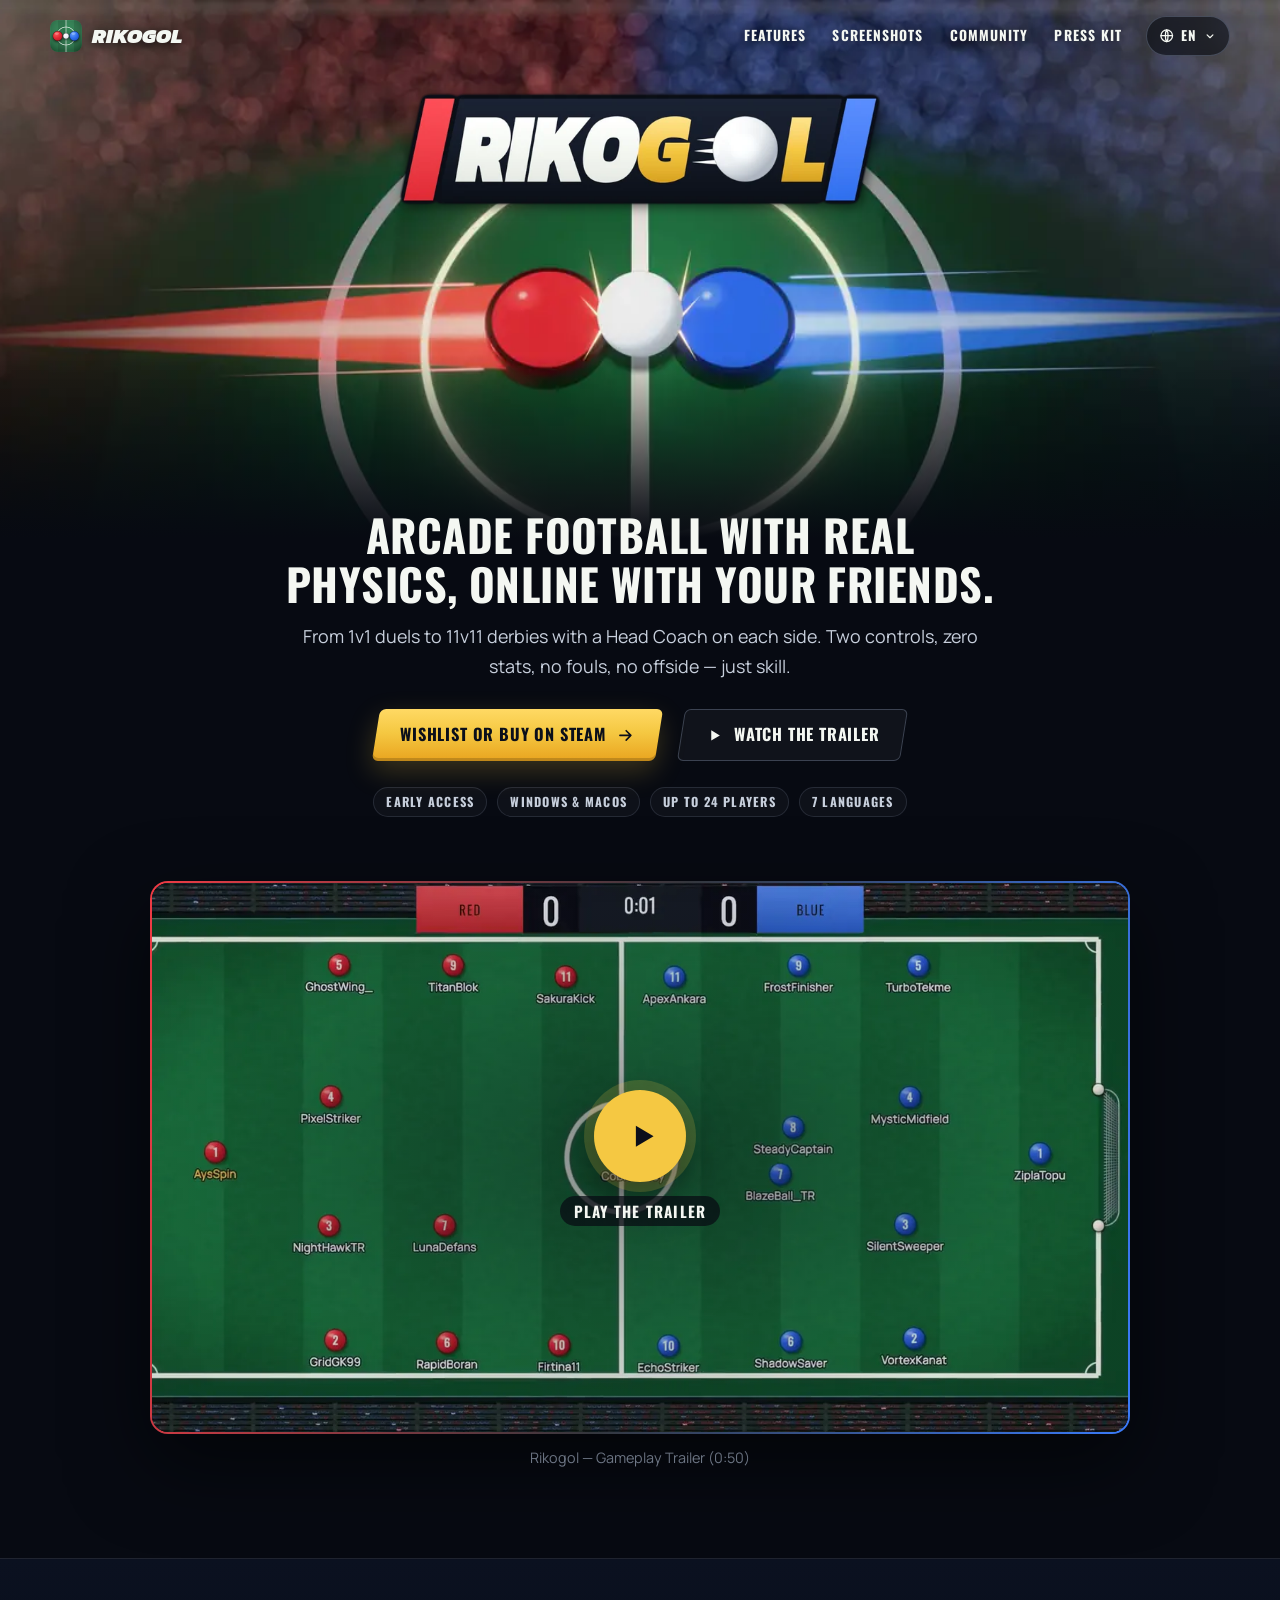
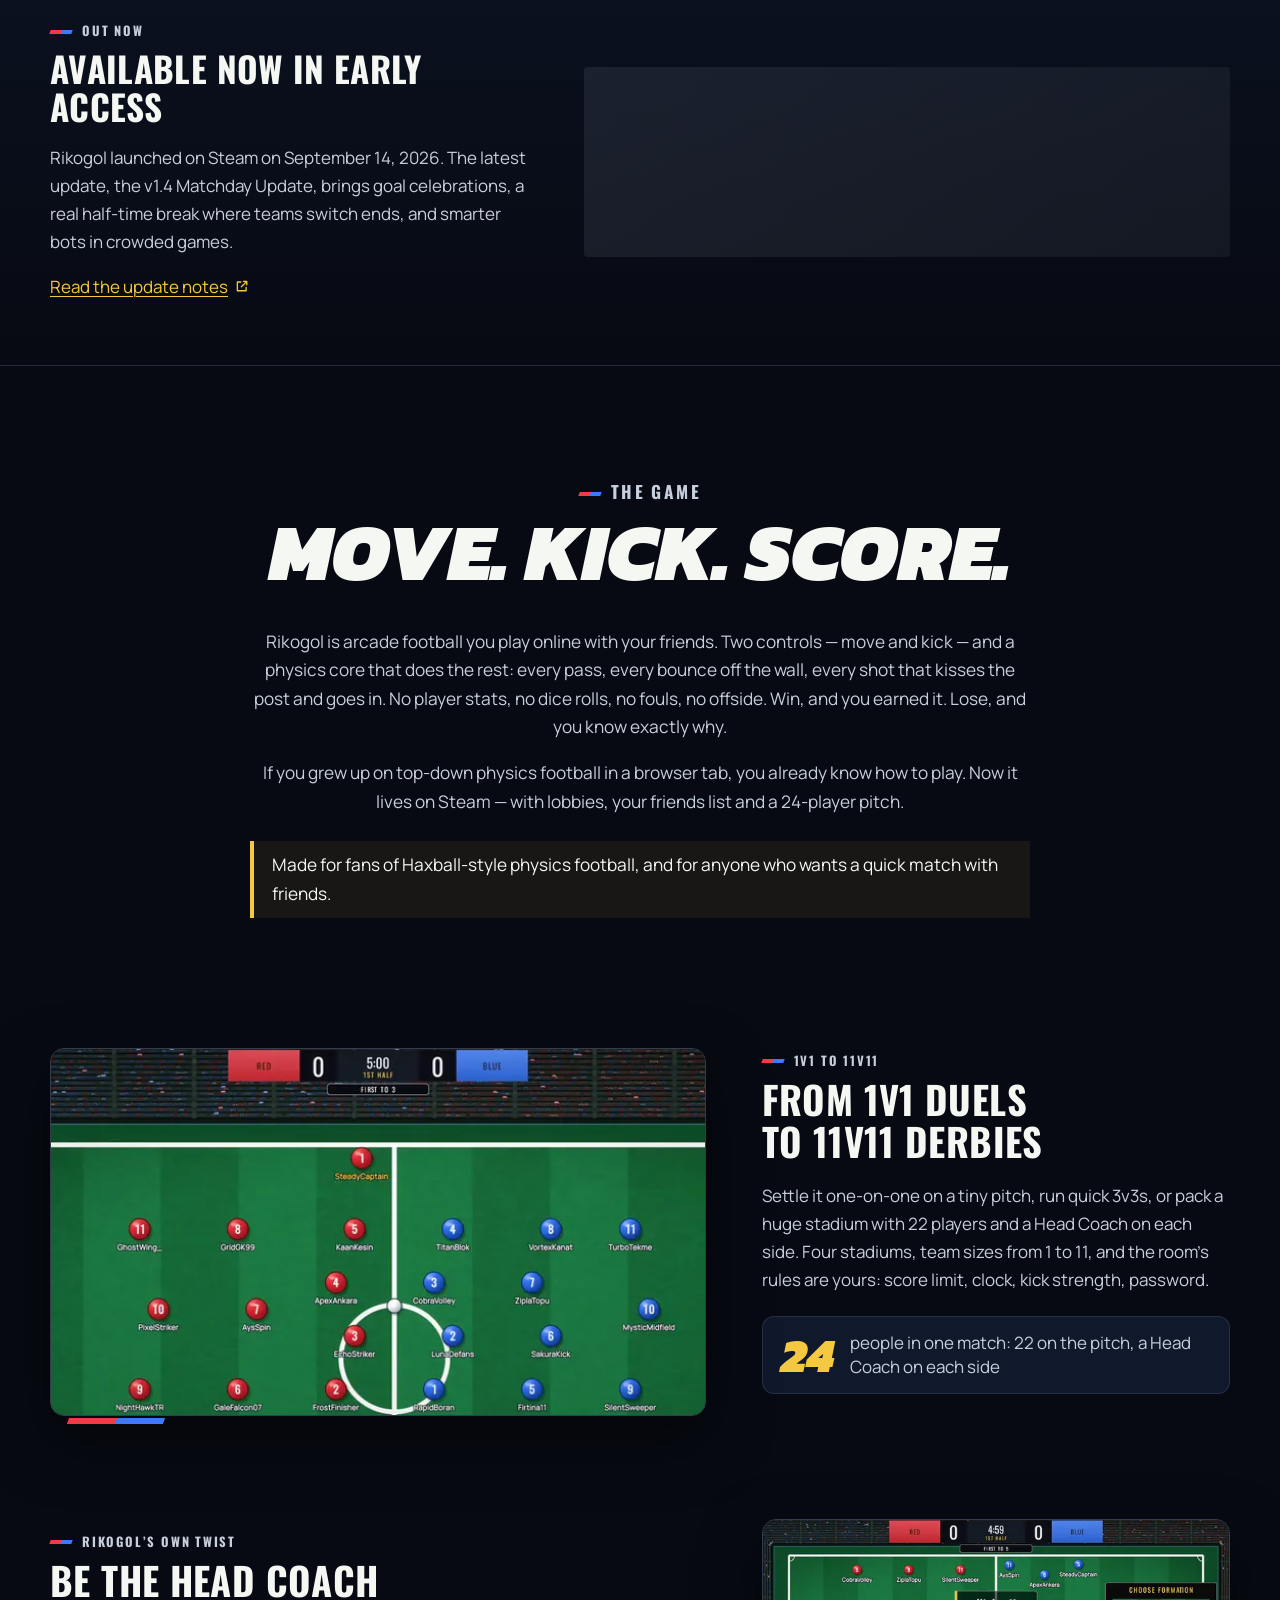
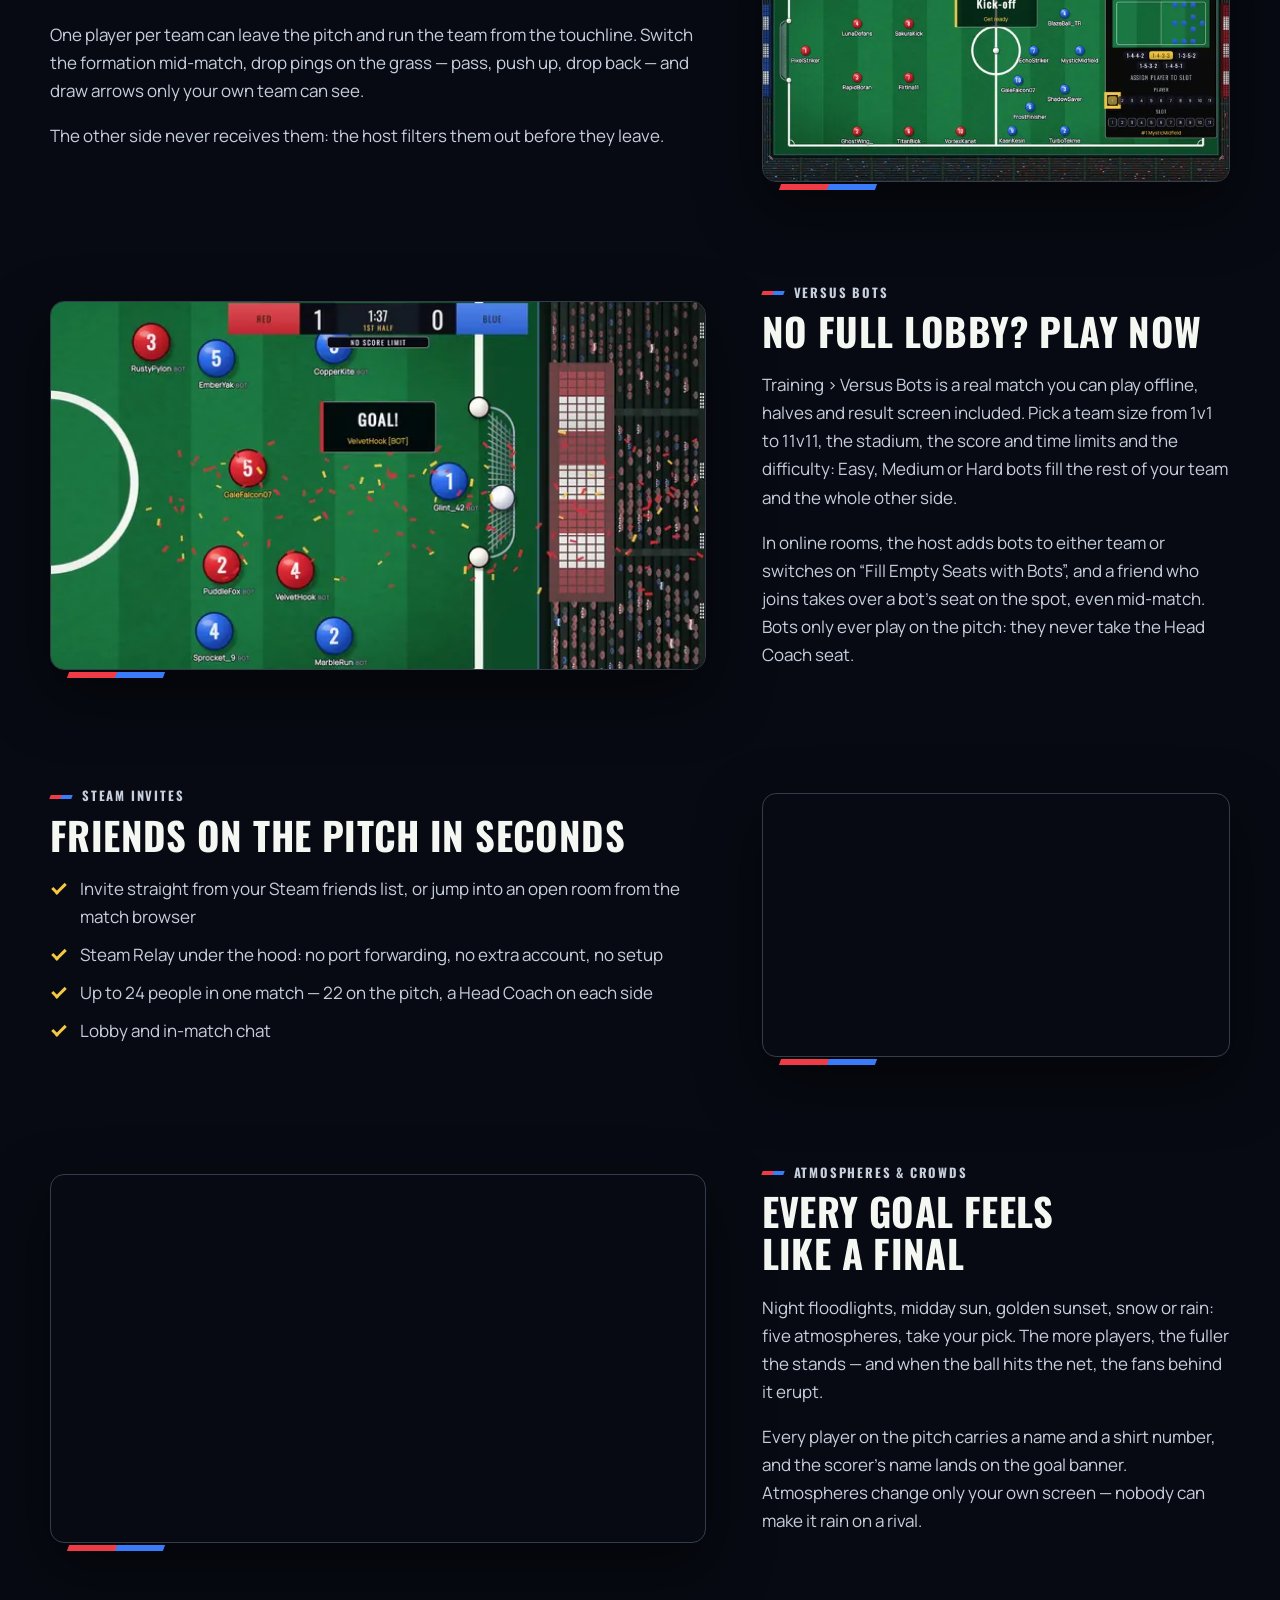
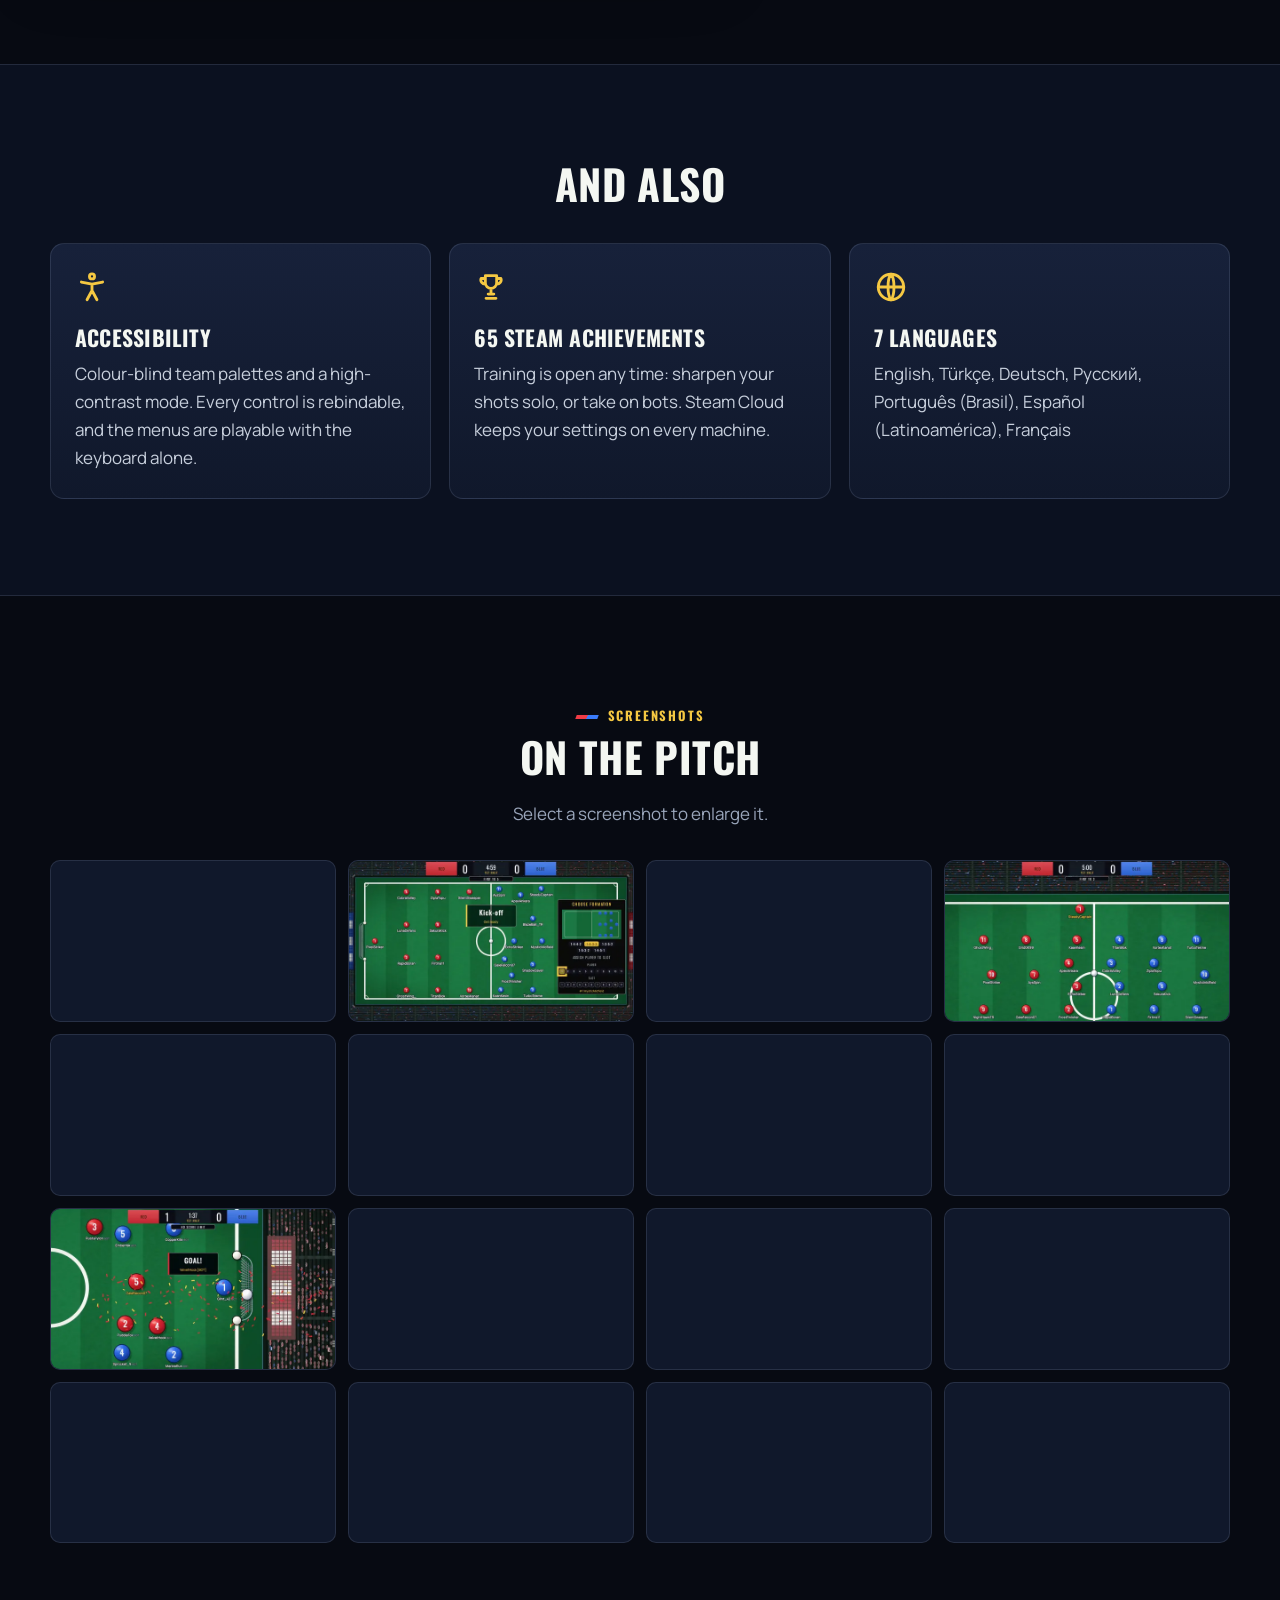
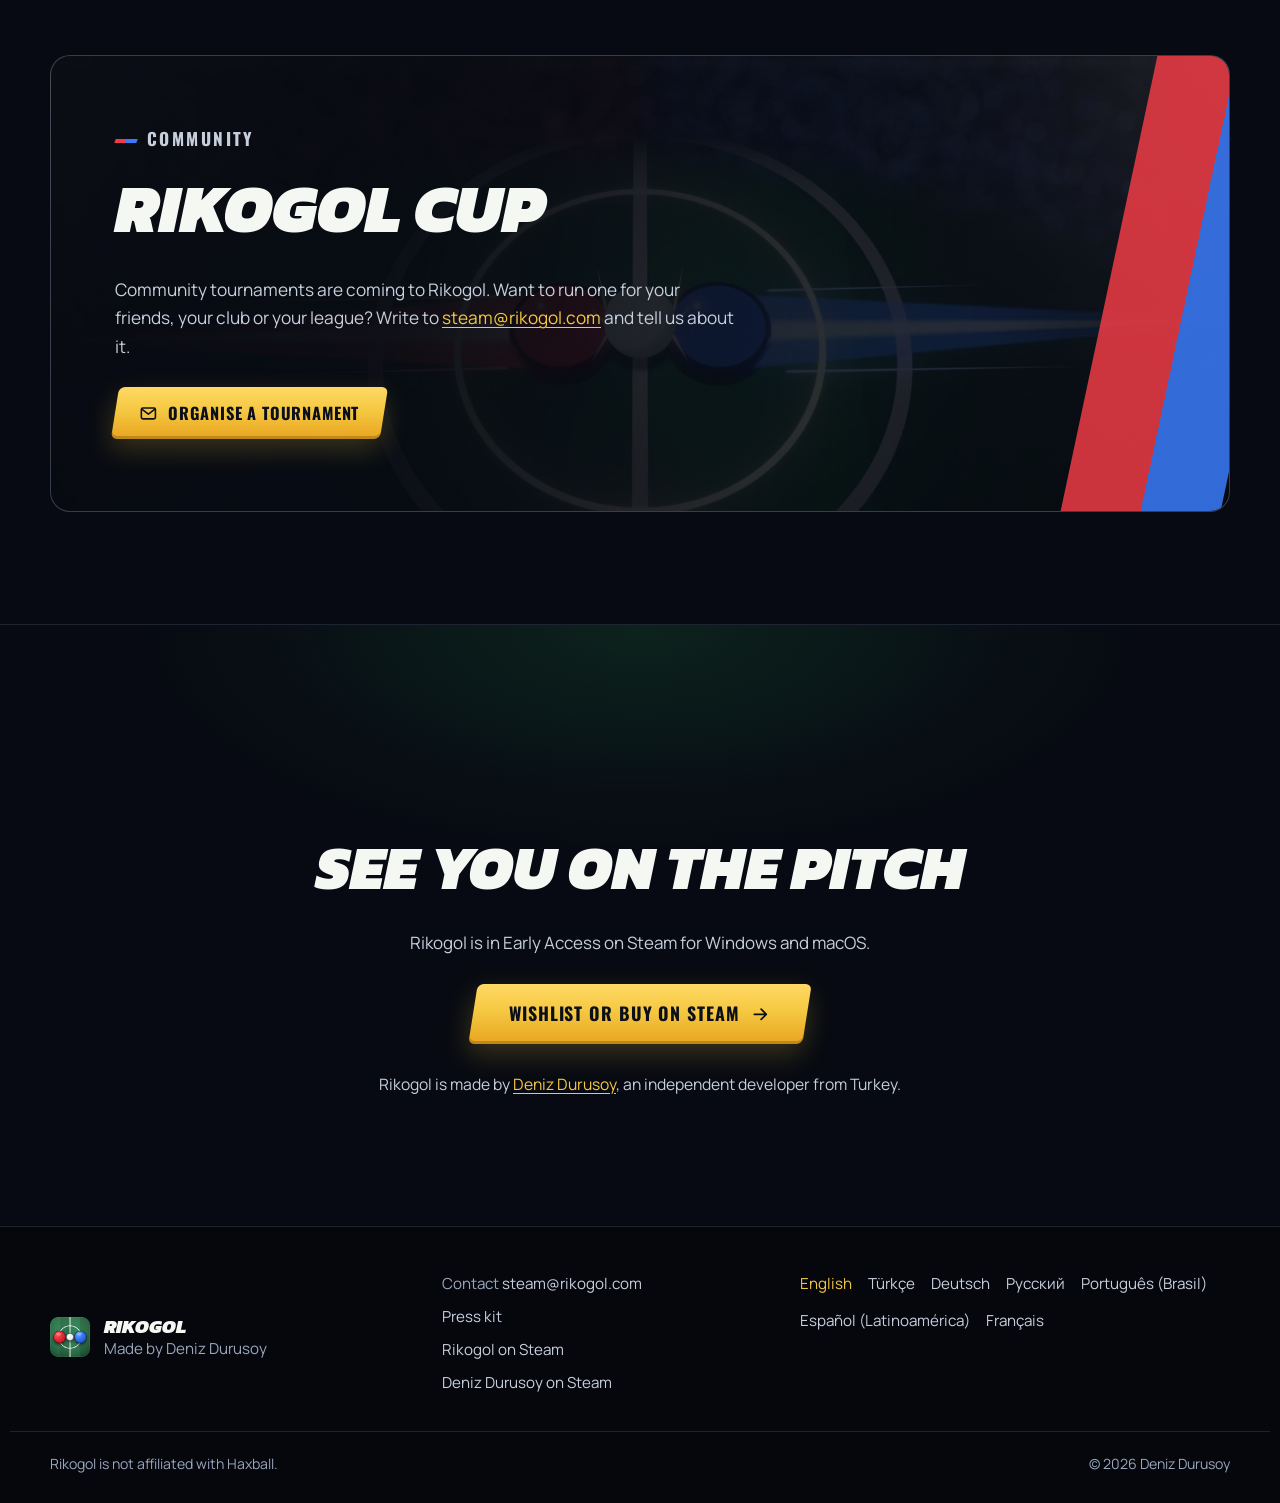
==== index.html @ 310b7b94 "Rikogol official site: 7 language pages, press kit in 4 languages, GitHub Pages ready Static site fo" ====
<!doctype html>
<html lang="en" dir="ltr">
<head>
<meta charset="utf-8">
<meta name="viewport" content="width=device-width, initial-scale=1">
<meta http-equiv="Content-Security-Policy" content="default-src 'self'; img-src 'self' data:; media-src 'self'; font-src 'self'; style-src 'self'; script-src 'self'; frame-src https://store.steampowered.com; connect-src 'self'; object-src 'none'; base-uri 'self'; form-action 'self'">
<title>Rikogol — Arcade physics football online with friends</title>
<meta name="description" content="Arcade football with real physics, online with your friends: 1v1 duels to 11v11 derbies with a Head Coach on each side. In Early Access on Steam.">
<link rel="canonical" href="https://rikogol.com/">
<link rel="alternate" hreflang="en" href="https://rikogol.com/">
<link rel="alternate" hreflang="tr" href="https://rikogol.com/tr/">
<link rel="alternate" hreflang="de" href="https://rikogol.com/de/">
<link rel="alternate" hreflang="ru" href="https://rikogol.com/ru/">
<link rel="alternate" hreflang="pt-BR" href="https://rikogol.com/pt-br/">
<link rel="alternate" hreflang="es-419" href="https://rikogol.com/es/">
<link rel="alternate" hreflang="fr" href="https://rikogol.com/fr/">
<link rel="alternate" hreflang="x-default" href="https://rikogol.com/">
<meta name="theme-color" content="#070a12">
<meta name="color-scheme" content="dark">
<link rel="preload" href="/assets/fonts/oswald-bold.woff2" as="font" type="font/woff2" crossorigin>
<link rel="preload" href="/assets/fonts/manrope-regular.woff2" as="font" type="font/woff2" crossorigin>
<link rel="preload" as="image" href="/assets/img/hero/rikogol-hero-1920.webp" imagesrcset="/assets/img/hero/rikogol-hero-960.webp 960w, /assets/img/hero/rikogol-hero-1440.webp 1440w, /assets/img/hero/rikogol-hero-1920.webp 1920w, /assets/img/hero/rikogol-hero-2560.webp 2560w" imagesizes="100vw" fetchpriority="high">
<link rel="stylesheet" href="/assets/css/site.min.css">
<link rel="icon" href="/favicon.ico" sizes="16x16 32x32 48x48">
<link rel="icon" href="/assets/img/icons/icon-192.png" type="image/png" sizes="192x192">
<link rel="apple-touch-icon" href="/assets/img/icons/apple-touch-icon.png">
<link rel="manifest" href="/site.webmanifest">
<meta property="og:type" content="website">
<meta property="og:site_name" content="Rikogol">
<meta property="og:title" content="Rikogol — Arcade physics football online with friends">
<meta property="og:description" content="Arcade football with real physics, online with your friends: 1v1 duels to 11v11 derbies with a Head Coach on each side. In Early Access on Steam.">
<meta property="og:url" content="https://rikogol.com/">
<meta property="og:locale" content="en_US">
<meta property="og:locale:alternate" content="tr_TR">
<meta property="og:locale:alternate" content="de_DE">
<meta property="og:locale:alternate" content="ru_RU">
<meta property="og:locale:alternate" content="pt_BR">
<meta property="og:locale:alternate" content="es_LA">
<meta property="og:locale:alternate" content="fr_FR">
<meta property="og:image" content="https://rikogol.com/press/files/rikogol-main-capsule.jpg">
<meta property="og:image:type" content="image/jpeg">
<meta property="og:image:width" content="1232">
<meta property="og:image:height" content="706">
<meta property="og:image:alt" content="Rikogol key art: a red disc and a blue disc meet the ball at the centre spot, under the Rikogol logo.">
<meta name="twitter:card" content="summary_large_image">
<meta name="twitter:title" content="Rikogol — Arcade physics football online with friends">
<meta name="twitter:description" content="Arcade football with real physics, online with your friends: 1v1 duels to 11v11 derbies with a Head Coach on each side. In Early Access on Steam.">
<meta name="twitter:image" content="https://rikogol.com/press/files/rikogol-main-capsule.jpg">
<meta name="twitter:image:alt" content="Rikogol key art: a red disc and a blue disc meet the ball at the centre spot, under the Rikogol logo.">
<script type="application/ld+json">{
 "@context": "https://schema.org",
 "@type": "VideoGame",
 "name": "Rikogol",
 "url": "https://rikogol.com/",
 "sameAs": [
  "https://store.steampowered.com/app/4492690/Rikogol/"
 ],
 "description": "Arcade football with real physics, online with your friends: 1v1 duels to 11v11 derbies with a Head Coach on each side. In Early Access on Steam.",
 "image": "https://rikogol.com/press/files/rikogol-main-capsule.jpg",
 "gamePlatform": [
  "PC",
  "Mac"
 ],
 "operatingSystem": "Windows, macOS",
 "applicationCategory": "Game",
 "genre": [
  "Sports",
  "Arcade"
 ],
 "playMode": [
  "SinglePlayer",
  "MultiPlayer"
 ],
 "numberOfPlayers": {
  "@type": "QuantitativeValue",
  "minValue": 1,
  "maxValue": 24
 },
 "datePublished": "2026-09-14",
 "inLanguage": [
  "en",
  "tr",
  "de",
  "ru",
  "pt-BR",
  "es-419",
  "fr"
 ],
 "author": {
  "@type": "Person",
  "name": "Deniz Durusoy",
  "url": "https://store.steampowered.com/developer/denizdurusoy"
 },
 "publisher": {
  "@type": "Person",
  "name": "Deniz Durusoy",
  "url": "https://store.steampowered.com/developer/denizdurusoy"
 }
}</script>
<script src="/assets/js/site.js" defer></script>
</head>
<body>
<a class="skip-link" href="#main">Skip to content</a>
<header class="site-header">
<div class="wrap header-inner">
<a class="brand" href="/"><img src="/assets/img/icons/icon-64.png" width="32" height="32" alt=""><span lang="en">Rikogol</span></a>
<nav class="main-nav" aria-label="Main">
<ul>
<li><a href="#features">Features</a></li>
<li><a href="#screenshots">Screenshots</a></li>
<li><a href="#community">Community</a></li>
<li><a href="/press/">Press kit</a></li>
</ul>
</nav>
<details class="lang" data-lang-menu>
<summary aria-label="Language: English"><svg class="icon" viewBox="0 0 24 24" width="24" height="24" fill="none" stroke="currentColor" stroke-width="2" stroke-linecap="round" stroke-linejoin="round" aria-hidden="true" focusable="false"><circle cx="12" cy="12" r="9"/><path d="M3 12h18M12 3c2.8 3 2.8 15 0 18M12 3c-2.8 3-2.8 15 0 18"/></svg><span>EN</span><svg class="icon chev" viewBox="0 0 24 24" width="24" height="24" fill="none" stroke="currentColor" stroke-width="2" stroke-linecap="round" stroke-linejoin="round" aria-hidden="true" focusable="false"><path d="M7 10l5 5 5-5"/></svg></summary>
<ul class="lang-list">
<li><a href="/" hreflang="en" lang="en" aria-current="page"><span>English</span><span class="lang-code">EN</span></a></li>
<li><a href="/tr/" hreflang="tr" lang="tr"><span>Türkçe</span><span class="lang-code">TR</span></a></li>
<li><a href="/de/" hreflang="de" lang="de"><span>Deutsch</span><span class="lang-code">DE</span></a></li>
<li><a href="/ru/" hreflang="ru" lang="ru"><span>Русский</span><span class="lang-code">RU</span></a></li>
<li><a href="/pt-br/" hreflang="pt-BR" lang="pt-BR"><span>Português (Brasil)</span><span class="lang-code">PT-BR</span></a></li>
<li><a href="/es/" hreflang="es-419" lang="es-419"><span>Español (Latinoamérica)</span><span class="lang-code">ES</span></a></li>
<li><a href="/fr/" hreflang="fr" lang="fr"><span>Français</span><span class="lang-code">FR</span></a></li>
</ul>
</details>
</div>
</header>
<main id="main">
<section class="hero" aria-labelledby="hero-title">
<div class="hero-art">
<img class="hero-bg" src="/assets/img/hero/rikogol-hero-1920.webp" srcset="/assets/img/hero/rikogol-hero-960.webp 960w, /assets/img/hero/rikogol-hero-1440.webp 1440w, /assets/img/hero/rikogol-hero-1920.webp 1920w, /assets/img/hero/rikogol-hero-2560.webp 2560w" sizes="100vw" width="1920" height="620" alt="" fetchpriority="high">
<h1 class="hero-logo" id="hero-title"><img src="/assets/img/logo/rikogol-logo-1280.webp" srcset="/assets/img/logo/rikogol-logo-480.webp 480w, /assets/img/logo/rikogol-logo-720.webp 720w, /assets/img/logo/rikogol-logo-960.webp 960w, /assets/img/logo/rikogol-logo-1280.webp 1280w" sizes="(min-width: 720px) 600px, 84vw" width="1280" height="362" alt="Rikogol"></h1>
</div>
<div class="wrap hero-text">
<p class="tagline">Arcade football with real physics, online with your friends.</p>
<p class="lede">From 1v1 duels to 11v11 derbies with a Head Coach on each side. Two controls, zero stats, no fouls, no offside — just skill.</p>
<div class="cta-row">
<a class="btn btn-primary" href="https://store.steampowered.com/app/4492690/Rikogol/"><span>Wishlist or buy on <span lang="en">Steam</span></span><svg class="icon" viewBox="0 0 24 24" width="24" height="24" fill="none" stroke="currentColor" stroke-width="2" stroke-linecap="round" stroke-linejoin="round" aria-hidden="true" focusable="false"><path d="M5 12h14M13 6l6 6-6 6"/></svg></a>
<a class="btn btn-ghost" href="#trailer" data-play-trailer><svg class="icon" viewBox="0 0 24 24" width="24" height="24" fill="none" stroke="currentColor" stroke-width="2" stroke-linecap="round" stroke-linejoin="round" aria-hidden="true" focusable="false"><path d="M8 5.5v13l11-6.5z" fill="currentColor" stroke="none"/></svg><span>Watch the trailer</span></a>
</div>
<ul class="facts">
<li>Early Access</li>
<li><span lang="en">Windows</span> &amp; <span lang="en">macOS</span></li>
<li>Up to 24 players</li>
<li>7 languages</li>
</ul>
</div>
<div class="wrap">
<figure class="trailer" id="trailer">
<div class="video-shell" data-video>
<video controls preload="none" playsinline poster="/assets/video/rikogol-trailer-poster.webp" width="1280" height="720" aria-label="Gameplay trailer">
<source src="/assets/video/rikogol-trailer.mp4" type="video/mp4">
<p>Your browser can’t play this video. <a href="/assets/video/rikogol-trailer.mp4">Download the trailer (MP4)</a></p>
</video>
<button type="button" class="video-play" hidden><span class="video-play-disc"><svg class="icon" viewBox="0 0 24 24" width="24" height="24" fill="none" stroke="currentColor" stroke-width="2" stroke-linecap="round" stroke-linejoin="round" aria-hidden="true" focusable="false"><path d="M8 5.5v13l11-6.5z" fill="currentColor" stroke="none"/></svg></span><span class="video-play-label">Play the trailer</span></button>
</div>
<figcaption>Rikogol — Gameplay Trailer (0:50)</figcaption>
</figure>
</div>
</section>

<section class="band" aria-labelledby="band-title">
<div class="wrap band-inner">
<div class="band-text">
<p class="kicker">Out now</p>
<h2 id="band-title">Available now in Early Access</h2>
<p>Rikogol launched on Steam on September 14, 2026. The latest update, the v1.4 Matchday Update, brings goal celebrations, a real half-time break where teams switch ends, and smarter bots in crowded games.</p>
<p><a class="text-link" href="https://steamcommunity.com/games/4492690/announcements/detail/687518426922483728?l=english">Read the update notes<svg class="icon icon-sm" viewBox="0 0 24 24" width="24" height="24" fill="none" stroke="currentColor" stroke-width="2" stroke-linecap="round" stroke-linejoin="round" aria-hidden="true" focusable="false"><path d="M14 5h5v5M19 5l-8 8M18 14v5H5V6h5"/></svg></a></p>
</div>
<div class="widget-shell" data-widget-src="https://store.steampowered.com/widget/4492690/?l=english" data-widget-title="Rikogol on Steam">
<noscript><iframe src="https://store.steampowered.com/widget/4492690/?l=english" title="Rikogol on Steam" width="646" height="190" loading="lazy"></iframe></noscript>
</div>
</div>
</section>

<section class="pitch" aria-labelledby="pitch-title">
<div class="wrap pitch-inner">
<p class="kicker">The game</p>
<h2 id="pitch-title" class="display">Move. Kick. Score.</h2>
<p>Rikogol is arcade football you play online with your friends. Two controls — move and kick — and a physics core that does the rest: every pass, every bounce off the wall, every shot that kisses the post and goes in. No player stats, no dice rolls, no fouls, no offside. Win, and you earned it. Lose, and you know exactly why.</p><p>If you grew up on top-down physics football in a browser tab, you already know how to play. Now it lives on Steam — with lobbies, your friends list and a 24-player pitch.</p>
<p class="fans">Made for fans of Haxball-style physics football, and for anyone who wants a quick match with friends.</p>
</div>
</section>

<div class="features wrap" id="features">
<section class="feature " id="match-sizes" aria-labelledby="match-sizes-title">
<div class="feature-media">
<img src="/assets/img/screens/rikogol-screenshot-07-1280.webp" srcset="/assets/img/screens/rikogol-screenshot-07-640.webp 640w, /assets/img/screens/rikogol-screenshot-07-960.webp 960w, /assets/img/screens/rikogol-screenshot-07-1280.webp 1280w" sizes="(min-width: 960px) 620px, 92vw" width="1280" height="720" loading="lazy" decoding="async" alt="Both teams lined up for an 11v11 kick-off, with the stands full of red and blue fans.">
</div>
<div class="feature-text">
<p class="kicker">1v1 to 11v11</p>
<h2 id="match-sizes-title">From 1v1 duels to 11v11 derbies</h2>
<p>Settle it one-on-one on a tiny pitch, run quick 3v3s, or pack a huge stadium with 22 players and a Head Coach on each side. Four stadiums, team sizes from 1 to 11, and the room’s rules are yours: score limit, clock, kick strength, password.</p>
<p class="stat"><span class="stat-num">24</span><span class="stat-text">people in one match: 22 on the pitch, a Head Coach on each side</span></p>
</div>
</section>
<section class="feature feature-flip" id="head-coach" aria-labelledby="head-coach-title">
<div class="feature-media">
<img src="/assets/img/screens/rikogol-screenshot-02-1280.webp" srcset="/assets/img/screens/rikogol-screenshot-02-640.webp 640w, /assets/img/screens/rikogol-screenshot-02-960.webp 960w, /assets/img/screens/rikogol-screenshot-02-1280.webp 1280w" sizes="(min-width: 960px) 620px, 92vw" width="1280" height="720" loading="lazy" decoding="async" alt="Kick-off in an 11v11 match while a Head Coach picks a formation on the Choose Formation board.">
</div>
<div class="feature-text">
<p class="kicker"><span lang="en">Rikogol</span>’s own twist</p>
<h2 id="head-coach-title">Be the Head Coach</h2>
<p>One player per team can leave the pitch and run the team from the touchline. Switch the formation mid-match, drop pings on the grass — pass, push up, drop back — and draw arrows only your own team can see.</p>
<p>The other side never receives them: the host filters them out before they leave.</p>
</div>
</section>
<section class="feature " id="bots" aria-labelledby="bots-title">
<div class="feature-media">
<img src="/assets/img/screens/rikogol-screenshot-05-1280.webp" srcset="/assets/img/screens/rikogol-screenshot-05-640.webp 640w, /assets/img/screens/rikogol-screenshot-05-960.webp 960w, /assets/img/screens/rikogol-screenshot-05-1280.webp 1280w" sizes="(min-width: 960px) 620px, 92vw" width="1280" height="720" loading="lazy" decoding="async" alt="A bot scores: the GOAL! banner names it as confetti flies around the net.">
</div>
<div class="feature-text">
<p class="kicker">Versus Bots</p>
<h2 id="bots-title">No full lobby? Play now</h2>
<p>Training › Versus Bots is a real match you can play offline, halves and result screen included. Pick a team size from 1v1 to 11v11, the stadium, the score and time limits and the difficulty: Easy, Medium or Hard bots fill the rest of your team and the whole other side.</p>
<p>In online rooms, the host adds bots to either team or switches on “Fill Empty Seats with Bots”, and a friend who joins takes over a bot’s seat on the spot, even mid-match. Bots only ever play on the pitch: they never take the Head Coach seat.</p>
</div>
</section>
<section class="feature feature-flip" id="invites" aria-labelledby="invites-title">
<div class="feature-media">
<img src="/assets/img/screens/rikogol-screenshot-03-1280.webp" srcset="/assets/img/screens/rikogol-screenshot-03-640.webp 640w, /assets/img/screens/rikogol-screenshot-03-960.webp 960w, /assets/img/screens/rikogol-screenshot-03-1280.webp 1280w" sizes="(min-width: 960px) 620px, 92vw" width="1280" height="720" loading="lazy" decoding="async" alt="The lobby: two full teams of eleven, with host settings for stadium, team size, score and time limits, kick strength, Head Coach mode and password.">
</div>
<div class="feature-text">
<p class="kicker"><span lang="en">Steam</span> invites</p>
<h2 id="invites-title">Friends on the pitch in seconds</h2>
<ul class="ticks">
<li>Invite straight from your Steam friends list, or jump into an open room from the match browser</li>
<li>Steam Relay under the hood: no port forwarding, no extra account, no setup</li>
<li>Up to 24 people in one match — 22 on the pitch, a Head Coach on each side</li>
<li>Lobby and in-match chat</li>
</ul>
</div>
</section>
<section class="feature " id="atmospheres" aria-labelledby="atmospheres-title">
<div class="feature-media">
<img src="/assets/img/screens/rikogol-screenshot-10-1280.webp" srcset="/assets/img/screens/rikogol-screenshot-10-640.webp 640w, /assets/img/screens/rikogol-screenshot-10-960.webp 960w, /assets/img/screens/rikogol-screenshot-10-1280.webp 1280w" sizes="(min-width: 960px) 620px, 92vw" width="1280" height="720" loading="lazy" decoding="async" alt="A match in the Rain atmosphere, raindrops splashing across the pitch beside a packed stand.">
</div>
<div class="feature-text">
<p class="kicker">Atmospheres &amp; crowds</p>
<h2 id="atmospheres-title">Every goal feels like a final</h2>
<p>Night floodlights, midday sun, golden sunset, snow or rain: five atmospheres, take your pick. The more players, the fuller the stands — and when the ball hits the net, the fans behind it erupt.</p>
<p>Every player on the pitch carries a name and a shirt number, and the scorer’s name lands on the goal banner. Atmospheres change only your own screen — nobody can make it rain on a rival.</p>
</div>
</section>
</div>

<section class="extras-section" aria-labelledby="extras-title">
<div class="wrap">
<h2 id="extras-title" class="section-title">And also</h2>
<ul class="extras">
<li class="extra"><svg class="extra-icon" viewBox="0 0 24 24" width="24" height="24" fill="none" stroke="currentColor" stroke-width="2" stroke-linecap="round" stroke-linejoin="round" aria-hidden="true" focusable="false"><circle cx="12" cy="4.5" r="1.8"/><path d="M4.5 8.5 12 10l7.5-1.5M12 10v4.5M8.5 21l3.5-6.5 3.5 6.5"/></svg><h3>Accessibility</h3><p>Colour-blind team palettes and a high-contrast mode. Every control is rebindable, and the menus are playable with the keyboard alone.</p></li>
<li class="extra"><svg class="extra-icon" viewBox="0 0 24 24" width="24" height="24" fill="none" stroke="currentColor" stroke-width="2" stroke-linecap="round" stroke-linejoin="round" aria-hidden="true" focusable="false"><path d="M8 4h8v5a4 4 0 0 1-8 0zM8 6H5a3 3 0 0 0 3 4M16 6h3a3 3 0 0 1-3 4M12 13v4M8.5 20h7M10 17h4"/></svg><h3>65 <span lang="en">Steam</span> Achievements</h3><p>Training is open any time: sharpen your shots solo, or take on bots. Steam Cloud keeps your settings on every machine.</p></li>
<li class="extra"><svg class="extra-icon" viewBox="0 0 24 24" width="24" height="24" fill="none" stroke="currentColor" stroke-width="2" stroke-linecap="round" stroke-linejoin="round" aria-hidden="true" focusable="false"><circle cx="12" cy="12" r="9"/><path d="M3 12h18M12 3c2.8 3 2.8 15 0 18M12 3c-2.8 3-2.8 15 0 18"/></svg><h3>7 languages</h3><p><span lang="en">English</span>, <span lang="tr">Türkçe</span>, <span lang="de">Deutsch</span>, <span lang="ru">Русский</span>, <span lang="pt-BR">Português (Brasil)</span>, <span lang="es-419">Español (Latinoamérica)</span>, <span lang="fr">Français</span></p></li>
</ul>
</div>
</section>

<section class="gallery-section" id="screenshots" aria-labelledby="gallery-title">
<div class="wrap">
<div class="section-head">
<p class="kicker">Screenshots</p>
<h2 id="gallery-title" class="section-title">On the pitch</h2>
<p class="hint">Select a screenshot to enlarge it.</p>
</div>
<ul class="gallery" data-gallery>
<li><a class="shot" href="/press/files/rikogol-screenshot-01.jpg" data-large="/assets/img/screens/rikogol-screenshot-01-1280.webp"><img src="/assets/img/screens/rikogol-screenshot-01-640.webp" srcset="/assets/img/screens/rikogol-screenshot-01-640.webp 640w, /assets/img/screens/rikogol-screenshot-01-1280.webp 1280w" sizes="(min-width: 1180px) 276px, (min-width: 720px) 23vw, 46vw" width="640" height="360" loading="lazy" decoding="async" alt="Goal! The GOAL! banner names the scorer as confetti falls in front of a packed stand."></a></li>
<li><a class="shot" href="/press/files/rikogol-screenshot-02.jpg" data-large="/assets/img/screens/rikogol-screenshot-02-1280.webp"><img src="/assets/img/screens/rikogol-screenshot-02-640.webp" srcset="/assets/img/screens/rikogol-screenshot-02-640.webp 640w, /assets/img/screens/rikogol-screenshot-02-1280.webp 1280w" sizes="(min-width: 1180px) 276px, (min-width: 720px) 23vw, 46vw" width="640" height="360" loading="lazy" decoding="async" alt="Kick-off in an 11v11 match while a Head Coach picks a formation on the Choose Formation board."></a></li>
<li><a class="shot" href="/press/files/rikogol-screenshot-12.jpg" data-large="/assets/img/screens/rikogol-screenshot-12-1280.webp"><img src="/assets/img/screens/rikogol-screenshot-12-640.webp" srcset="/assets/img/screens/rikogol-screenshot-12-640.webp 640w, /assets/img/screens/rikogol-screenshot-12-1280.webp 1280w" sizes="(min-width: 1180px) 276px, (min-width: 720px) 23vw, 46vw" width="640" height="360" loading="lazy" decoding="async" alt="A Head Coach ping and a passing arrow on the pitch during a crowded match."></a></li>
<li><a class="shot" href="/press/files/rikogol-screenshot-07.jpg" data-large="/assets/img/screens/rikogol-screenshot-07-1280.webp"><img src="/assets/img/screens/rikogol-screenshot-07-640.webp" srcset="/assets/img/screens/rikogol-screenshot-07-640.webp 640w, /assets/img/screens/rikogol-screenshot-07-1280.webp 1280w" sizes="(min-width: 1180px) 276px, (min-width: 720px) 23vw, 46vw" width="640" height="360" loading="lazy" decoding="async" alt="Both teams lined up for an 11v11 kick-off, with the stands full of red and blue fans."></a></li>
<li><a class="shot" href="/press/files/rikogol-screenshot-10.jpg" data-large="/assets/img/screens/rikogol-screenshot-10-1280.webp"><img src="/assets/img/screens/rikogol-screenshot-10-640.webp" srcset="/assets/img/screens/rikogol-screenshot-10-640.webp 640w, /assets/img/screens/rikogol-screenshot-10-1280.webp 1280w" sizes="(min-width: 1180px) 276px, (min-width: 720px) 23vw, 46vw" width="640" height="360" loading="lazy" decoding="async" alt="A match in the Rain atmosphere, raindrops splashing across the pitch beside a packed stand."></a></li>
<li><a class="shot" href="/press/files/rikogol-screenshot-06.jpg" data-large="/assets/img/screens/rikogol-screenshot-06-1280.webp"><img src="/assets/img/screens/rikogol-screenshot-06-640.webp" srcset="/assets/img/screens/rikogol-screenshot-06-640.webp 640w, /assets/img/screens/rikogol-screenshot-06-1280.webp 1280w" sizes="(min-width: 1180px) 276px, (min-width: 720px) 23vw, 46vw" width="640" height="360" loading="lazy" decoding="async" alt="A one-on-one duel in the Snow atmosphere."></a></li>
<li><a class="shot" href="/press/files/rikogol-screenshot-11.jpg" data-large="/assets/img/screens/rikogol-screenshot-11-1280.webp"><img src="/assets/img/screens/rikogol-screenshot-11-640.webp" srcset="/assets/img/screens/rikogol-screenshot-11-640.webp 640w, /assets/img/screens/rikogol-screenshot-11-1280.webp 1280w" sizes="(min-width: 1180px) 276px, (min-width: 720px) 23vw, 46vw" width="640" height="360" loading="lazy" decoding="async" alt="A match in the golden Sunset atmosphere, a player dribbling toward goal."></a></li>
<li><a class="shot" href="/press/files/rikogol-screenshot-09.jpg" data-large="/assets/img/screens/rikogol-screenshot-09-1280.webp"><img src="/assets/img/screens/rikogol-screenshot-09-640.webp" srcset="/assets/img/screens/rikogol-screenshot-09-640.webp 640w, /assets/img/screens/rikogol-screenshot-09-1280.webp 1280w" sizes="(min-width: 1180px) 276px, (min-width: 720px) 23vw, 46vw" width="640" height="360" loading="lazy" decoding="async" alt="A daytime match near the halfway line, in front of stands packed with red and blue fans."></a></li>
<li><a class="shot" href="/press/files/rikogol-screenshot-05.jpg" data-large="/assets/img/screens/rikogol-screenshot-05-1280.webp"><img src="/assets/img/screens/rikogol-screenshot-05-640.webp" srcset="/assets/img/screens/rikogol-screenshot-05-640.webp 640w, /assets/img/screens/rikogol-screenshot-05-1280.webp 1280w" sizes="(min-width: 1180px) 276px, (min-width: 720px) 23vw, 46vw" width="640" height="360" loading="lazy" decoding="async" alt="A bot scores: the GOAL! banner names it as confetti flies around the net."></a></li>
<li><a class="shot" href="/press/files/rikogol-screenshot-04.jpg" data-large="/assets/img/screens/rikogol-screenshot-04-1280.webp"><img src="/assets/img/screens/rikogol-screenshot-04-640.webp" srcset="/assets/img/screens/rikogol-screenshot-04-640.webp 640w, /assets/img/screens/rikogol-screenshot-04-1280.webp 1280w" sizes="(min-width: 1180px) 276px, (min-width: 720px) 23vw, 46vw" width="640" height="360" loading="lazy" decoding="async" alt="Bots, each with a BOT tag next to its name, close in on goal in the second half."></a></li>
<li><a class="shot" href="/press/files/rikogol-screenshot-14.jpg" data-large="/assets/img/screens/rikogol-screenshot-14-1280.webp"><img src="/assets/img/screens/rikogol-screenshot-14-640.webp" srcset="/assets/img/screens/rikogol-screenshot-14-640.webp 640w, /assets/img/screens/rikogol-screenshot-14-1280.webp 1280w" sizes="(min-width: 1180px) 276px, (min-width: 720px) 23vw, 46vw" width="640" height="360" loading="lazy" decoding="async" alt="The 2nd half banner at the restart of an 11v11 match in the rain."></a></li>
<li><a class="shot" href="/press/files/rikogol-screenshot-15.jpg" data-large="/assets/img/screens/rikogol-screenshot-15-1280.webp"><img src="/assets/img/screens/rikogol-screenshot-15-640.webp" srcset="/assets/img/screens/rikogol-screenshot-15-640.webp 640w, /assets/img/screens/rikogol-screenshot-15-1280.webp 1280w" sizes="(min-width: 1180px) 276px, (min-width: 720px) 23vw, 46vw" width="640" height="360" loading="lazy" decoding="async" alt="Full time: the result banner announces the winner, with a button back to the lobby."></a></li>
<li><a class="shot" href="/press/files/rikogol-screenshot-03.jpg" data-large="/assets/img/screens/rikogol-screenshot-03-1280.webp"><img src="/assets/img/screens/rikogol-screenshot-03-640.webp" srcset="/assets/img/screens/rikogol-screenshot-03-640.webp 640w, /assets/img/screens/rikogol-screenshot-03-1280.webp 1280w" sizes="(min-width: 1180px) 276px, (min-width: 720px) 23vw, 46vw" width="640" height="360" loading="lazy" decoding="async" alt="The lobby: two full teams of eleven, with host settings for stadium, team size, score and time limits, kick strength, Head Coach mode and password."></a></li>
<li><a class="shot" href="/press/files/rikogol-screenshot-13.jpg" data-large="/assets/img/screens/rikogol-screenshot-13-1280.webp"><img src="/assets/img/screens/rikogol-screenshot-13-640.webp" srcset="/assets/img/screens/rikogol-screenshot-13-640.webp 640w, /assets/img/screens/rikogol-screenshot-13-1280.webp 1280w" sizes="(min-width: 1180px) 276px, (min-width: 720px) 23vw, 46vw" width="640" height="360" loading="lazy" decoding="async" alt="The Open Matches browser, listing rooms by stadium, team size, score limit and time."></a></li>
<li><a class="shot" href="/press/files/rikogol-screenshot-08.jpg" data-large="/assets/img/screens/rikogol-screenshot-08-1280.webp"><img src="/assets/img/screens/rikogol-screenshot-08-640.webp" srcset="/assets/img/screens/rikogol-screenshot-08-640.webp 640w, /assets/img/screens/rikogol-screenshot-08-1280.webp 1280w" sizes="(min-width: 1180px) 276px, (min-width: 720px) 23vw, 46vw" width="640" height="360" loading="lazy" decoding="async" alt="A 3v3 match around the centre circle in the Day atmosphere."></a></li>
<li><a class="shot" href="/press/files/rikogol-screenshot-16.jpg" data-large="/assets/img/screens/rikogol-screenshot-16-1280.webp"><img src="/assets/img/screens/rikogol-screenshot-16-640.webp" srcset="/assets/img/screens/rikogol-screenshot-16-640.webp 640w, /assets/img/screens/rikogol-screenshot-16-1280.webp 1280w" sizes="(min-width: 1180px) 276px, (min-width: 720px) 23vw, 46vw" width="640" height="360" loading="lazy" decoding="async" alt="The main menu, with Training, Online and Settings over a live pitch."></a></li>
</ul>
</div>
</section>

<section class="community" id="community" aria-labelledby="community-title">
<div class="wrap">
<div class="community-card">
<p class="kicker">Community</p>
<h2 id="community-title" class="display"><span lang="en">Rikogol</span> Cup</h2>
<p>Community tournaments are coming to Rikogol. Want to run one for your friends, your club or your league? Write to <a href="mailto:steam@rikogol.com?subject=Rikogol%20Cup">steam@rikogol.com</a> and tell us about it.</p>
<a class="btn btn-primary" href="mailto:steam@rikogol.com?subject=Rikogol%20Cup"><svg class="icon" viewBox="0 0 24 24" width="24" height="24" fill="none" stroke="currentColor" stroke-width="2" stroke-linecap="round" stroke-linejoin="round" aria-hidden="true" focusable="false"><rect x="3" y="5" width="18" height="14" rx="2"/><path d="m4 7 8 6 8-6"/></svg><span>Organise a tournament</span></a>
</div>
</div>
</section>

<section class="finale" aria-labelledby="finale-title">
<div class="wrap finale-inner">
<img class="finale-icon" src="/assets/img/icons/icon-192.png" width="96" height="96" alt="" loading="lazy">
<h2 id="finale-title" class="display">See you on the pitch</h2>
<p>Rikogol is in Early Access on Steam for Windows and macOS.</p>
<a class="btn btn-primary btn-lg" href="https://store.steampowered.com/app/4492690/Rikogol/"><span>Wishlist or buy on <span lang="en">Steam</span></span><svg class="icon" viewBox="0 0 24 24" width="24" height="24" fill="none" stroke="currentColor" stroke-width="2" stroke-linecap="round" stroke-linejoin="round" aria-hidden="true" focusable="false"><path d="M5 12h14M13 6l6 6-6 6"/></svg></a>
<p class="dev-line">Rikogol is made by <a href="https://store.steampowered.com/developer/denizdurusoy">Deniz Durusoy</a>, an independent developer from Turkey.</p>
</div>
</section>
</main>
<footer class="site-footer">
<div class="wrap footer-grid">
<div class="footer-brand">
<img src="/assets/img/icons/icon-64.png" width="40" height="40" alt="" loading="lazy">
<p><span class="footer-name" lang="en">Rikogol</span><br>Made by Deniz Durusoy</p>
</div>
<nav class="footer-links" aria-label="Links">
<ul>
<li><span class="footer-label">Contact</span> <a href="mailto:steam@rikogol.com">steam@rikogol.com</a></li>
<li><a href="/press/">Press kit</a></li>
<li><a href="https://store.steampowered.com/app/4492690/Rikogol/">Rikogol on Steam</a></li>
<li><a href="https://store.steampowered.com/developer/denizdurusoy">Deniz Durusoy on Steam</a></li>
</ul>
</nav>
<nav class="footer-langs" aria-label="Language">
<ul>
<li><a href="/" hreflang="en" lang="en" aria-current="page">English</a></li>
<li><a href="/tr/" hreflang="tr" lang="tr">Türkçe</a></li>
<li><a href="/de/" hreflang="de" lang="de">Deutsch</a></li>
<li><a href="/ru/" hreflang="ru" lang="ru">Русский</a></li>
<li><a href="/pt-br/" hreflang="pt-BR" lang="pt-BR">Português (Brasil)</a></li>
<li><a href="/es/" hreflang="es-419" lang="es-419">Español (Latinoamérica)</a></li>
<li><a href="/fr/" hreflang="fr" lang="fr">Français</a></li>
</ul>
</nav>
</div>
<div class="wrap footer-legal">
<p>Rikogol is not affiliated with Haxball.</p>
<p>© 2026 Deniz Durusoy</p>
</div>
</footer>
<dialog class="lightbox" data-lightbox aria-label="Screenshot viewer">
<button type="button" class="lb-btn lb-close" data-lb="close" aria-label="Close"><svg class="icon" viewBox="0 0 24 24" width="24" height="24" fill="none" stroke="currentColor" stroke-width="2" stroke-linecap="round" stroke-linejoin="round" aria-hidden="true" focusable="false"><path d="M6 6l12 12M18 6 6 18"/></svg></button>
<div class="lb-stage"></div>
<div class="lb-bar">
<p class="lb-caption" aria-live="polite"></p>
<div class="lb-controls">
<button type="button" class="lb-btn" data-lb="prev" aria-label="Previous screenshot"><svg class="icon" viewBox="0 0 24 24" width="24" height="24" fill="none" stroke="currentColor" stroke-width="2" stroke-linecap="round" stroke-linejoin="round" aria-hidden="true" focusable="false"><path d="M15 5l-7 7 7 7"/></svg></button>
<span class="lb-count"></span>
<button type="button" class="lb-btn" data-lb="next" aria-label="Next screenshot"><svg class="icon" viewBox="0 0 24 24" width="24" height="24" fill="none" stroke="currentColor" stroke-width="2" stroke-linecap="round" stroke-linejoin="round" aria-hidden="true" focusable="false"><path d="M9 5l7 7-7 7"/></svg></button>
<a class="lb-full" href="#" target="_blank" rel="noopener">Full size (1920×1080 JPG)</a>
</div>
</div>
</dialog>
</body>
</html>
---- assets/css/site.min.css ----
@font-face{font-family: "Oswald";src: url("/assets/fonts/oswald-bold.woff2") format("woff2");font-weight: 700;font-style: normal;font-display: swap}@font-face{font-family: "Manrope";src: url("/assets/fonts/manrope-regular.woff2") format("woff2");font-weight: 400;font-style: normal;font-display: swap}@font-face{font-family: "Kanit";src: url("/assets/fonts/kanit-blackitalic.woff2") format("woff2");font-weight: 900;font-style: italic;font-display: swap}:root{--bg: #070a12;--bg-2: #0b1120;--surface: #10182b;--surface-2: #17213a;--line: rgba(160,176,204,0.16);--line-strong: rgba(160,176,204,0.3);--text: #f4f7f2;--text-2: #c7cfdc;--text-3: #9aa6bb;--gold: #f5c842;--gold-2: #e9a41f;--red: #ef3b45;--blue: #3a7bfa;--pitch: #1f7a44;--radius: 14px;--wrap: 1180px;--gutter: clamp(16px,4vw,40px);--art-h: clamp(360px,42vw,640px);--font-body: "Manrope",system-ui,-apple-system,"Segoe UI",Roboto,"Helvetica Neue",Arial,sans-serif;--font-head: "Oswald","Arial Narrow","Roboto Condensed",system-ui,sans-serif;--font-display: "Kanit","Oswald","Arial Narrow",system-ui,sans-serif}:root:lang(ru){--font-display: "Oswald","Arial Narrow",system-ui,sans-serif}*,*::before,*::after{box-sizing: border-box}html{background: var(--bg);color-scheme: dark;-webkit-text-size-adjust: 100%;text-size-adjust: 100%;scroll-behavior: smooth;scroll-padding-top: 16px}body{margin: 0;min-width: 320px;background: radial-gradient(1200px 600px at 0% 0%,rgba(239,59,69,0.07),transparent 60%),radial-gradient(1200px 600px at 100% 0%,rgba(58,123,250,0.08),transparent 60%),var(--bg);color: var(--text);font: 400 1.0625rem/1.65 var(--font-body);overflow-wrap: break-word}img,video,iframe,svg{max-width: 100%}img{height: auto}a{color: var(--gold);text-decoration-thickness: 1px;text-underline-offset: 3px}a:hover{color: #ffe08a}:focus-visible{outline: 3px solid var(--gold);outline-offset: 3px;border-radius: 4px}p{margin: 0 0 1em}h1,h2,h3,h4{margin: 0 0 0.5em;font-family: var(--font-head);font-weight: 700;line-height: 1.1;letter-spacing: 0.01em}ul{padding-left: 1.2em}.wrap{width: 100%;max-width: calc(var(--wrap) + 2 * var(--gutter));margin: 0 auto;padding: 0 var(--gutter)}.wrap.narrow{max-width: calc(820px + 2 * var(--gutter))}.icon{width: 1.15em;height: 1.15em;flex: none}.icon-sm{width: 0.95em;height: 0.95em;margin-left: 0.35em;vertical-align: -0.1em}.skip-link{position: absolute;left: 12px;top: -80px;z-index: 100;padding: 10px 16px;background: var(--gold);color: #0b0f1a;font-weight: 700;border-radius: 8px;text-decoration: none}.skip-link:focus{top: 12px}.kicker{margin: 0 0 10px;font: 700 0.8rem/1.2 var(--font-head);letter-spacing: 0.14em;text-transform: uppercase;color: var(--gold)}.kicker::before{content: "";display: inline-block;width: 22px;height: 4px;margin-right: 10px;vertical-align: 0.2em;background: linear-gradient(90deg,var(--red) 0 50%,var(--blue) 50% 100%);transform: skewX(-20deg)}.display{font-family: var(--font-display);font-weight: 900;font-style: italic;text-transform: uppercase;letter-spacing: 0;line-height: 1}:root:lang(ru) .display{font-weight: 700;font-style: normal}.section-title{font-size: clamp(1.8rem,3.6vw,2.6rem);text-transform: uppercase}.btn{position: relative;isolation: isolate;display: inline-flex;align-items: center;justify-content: center;gap: 0.6em;min-height: 52px;padding: 0.75em 1.5em;font: 700 1.02rem/1.2 var(--font-head);letter-spacing: 0.05em;text-transform: uppercase;text-align: center;text-decoration: none;color: var(--text);border: 0;background: none;cursor: pointer}.btn::before{content: "";position: absolute;inset: 0;z-index: -1;border-radius: 6px;transform: skewX(-9deg);transition: transform 0.15s ease,box-shadow 0.15s ease,background-color 0.15s ease}.btn-primary{color: #0b0f1a}.btn-primary:hover{color: #0b0f1a}.btn-primary::before{background: linear-gradient(180deg,#ffd964,var(--gold) 45%,var(--gold-2));box-shadow: 0 10px 28px rgba(245,200,66,0.22),inset 0 -3px 0 rgba(0,0,0,0.18)}.btn-primary:hover::before{transform: skewX(-9deg) translateY(-2px);box-shadow: 0 14px 34px rgba(245,200,66,0.32),inset 0 -3px 0 rgba(0,0,0,0.18)}.btn-ghost{color: var(--text)}.btn-ghost:hover{color: var(--text)}.btn-ghost::before{background: rgba(255,255,255,0.04);border: 1px solid var(--line-strong)}.btn-ghost:hover::before{background: rgba(255,255,255,0.1)}.btn-lg{min-height: 60px;padding: 0.85em 2em;font-size: 1.12rem}.btn:focus-visible{outline-offset: 6px}.cta-row{display: flex;flex-wrap: wrap;justify-content: center;gap: 14px 22px}.text-link{font-weight: 400}.site-header{position: absolute;inset: 0 0 auto 0;z-index: 20}.header-inner{display: flex;align-items: center;gap: 12px;min-height: 64px;padding-top: 8px}.brand{display: inline-flex;align-items: center;gap: 10px;margin-right: auto;font: 900 italic 1.3rem/1 "Kanit","Oswald",system-ui,sans-serif;text-transform: uppercase;color: var(--text);text-decoration: none;text-shadow: 0 2px 10px rgba(0,0,0,0.6)}.brand:hover{color: var(--text)}.brand img{width: 32px;height: 32px;border-radius: 8px}.main-nav ul{display: flex;gap: 2px;margin: 0;padding: 0;list-style: none}.main-nav a{display: block;padding: 10px 12px;border-radius: 8px;font: 700 0.86rem/1 var(--font-head);letter-spacing: 0.08em;text-transform: uppercase;color: var(--text);text-decoration: none;text-shadow: 0 1px 8px rgba(0,0,0,0.7)}.main-nav a:hover{background: rgba(7,10,18,0.55);color: var(--gold)}.lang{position: relative}.lang summary{display: flex;align-items: center;gap: 6px;min-height: 40px;padding: 0 12px;border: 1px solid var(--line-strong);border-radius: 999px;background: rgba(7,10,18,0.6);font: 700 0.84rem/1 var(--font-head);letter-spacing: 0.08em;color: var(--text);cursor: pointer;list-style: none;-webkit-backdrop-filter: blur(8px);backdrop-filter: blur(8px)}.lang summary::-webkit-details-marker{display: none}.lang summary:hover{border-color: var(--gold)}.lang .chev{width: 14px;height: 14px;transition: transform 0.15s ease}.lang[open] .chev{transform: rotate(180deg)}.lang-list{position: absolute;right: 0;top: calc(100% + 8px);z-index: 30;width: max-content;min-width: 230px;max-width: calc(100vw - 32px);margin: 0;padding: 6px;list-style: none;background: var(--surface);border: 1px solid var(--line-strong);border-radius: 12px;box-shadow: 0 20px 44px rgba(0,0,0,0.55)}.lang-list a{display: flex;justify-content: space-between;gap: 18px;padding: 10px 12px;border-radius: 8px;color: var(--text-2);text-decoration: none}.lang-list a:hover{background: var(--surface-2);color: var(--text)}.lang-list a[aria-current="page"]{color: var(--gold)}.lang-code{font: 700 0.78rem/1.9 var(--font-head);letter-spacing: 0.1em;color: var(--text-3)}.hero{position: relative;padding-bottom: clamp(48px,7vw,88px)}.hero-art{position: relative;display: flex;justify-content: center;height: var(--art-h);overflow: hidden}.hero-bg{position: absolute;inset: 0;width: 100%;height: 100%;object-fit: cover;object-position: 50% 58%}.hero-art::before,.hero-art::after{content: "";position: absolute;left: 0;right: 0;pointer-events: none}.hero-art::before{top: 0;height: 120px;background: linear-gradient(to bottom,rgba(7,10,18,0.75),rgba(7,10,18,0))}.hero-art::after{bottom: 0;height: 34%;background: linear-gradient(to bottom,rgba(7,10,18,0),var(--bg))}.hero-logo{position: relative;z-index: 1;width: min(600px,84vw,calc(var(--art-h) * 0.95));margin: 0;padding-top: clamp(64px,6vw,96px)}.hero-logo img{display: block;width: 100%}.hero-text{position: relative;z-index: 2;margin-top: -28px;text-align: center}.tagline{max-width: 30ch;margin: 0 auto 14px;font: 700 clamp(1.65rem,3.6vw,2.75rem)/1.12 var(--font-head);text-transform: uppercase;letter-spacing: 0.01em;text-wrap: balance}.lede{max-width: 62ch;margin: 0 auto 28px;font-size: clamp(1.02rem,1.4vw,1.18rem);color: var(--text-2);text-wrap: pretty}.facts{display: flex;flex-wrap: wrap;justify-content: center;gap: 8px 10px;margin: 26px 0 0;padding: 0;list-style: none}.facts li{padding: 6px 12px;border: 1px solid var(--line);border-radius: 999px;background: rgba(255,255,255,0.03);font: 700 0.78rem/1.3 var(--font-head);letter-spacing: 0.1em;text-transform: uppercase;color: var(--text-2)}.trailer{max-width: 980px;margin: clamp(40px,6vw,64px) auto 0}.video-shell{position: relative;padding: 2px;border-radius: 18px;background: linear-gradient(100deg,var(--red),rgba(255,255,255,0.18) 50%,var(--blue));box-shadow: 0 30px 80px rgba(0,0,0,0.55)}.video-shell video{display: block;width: 100%;height: auto;aspect-ratio: 16 / 9;border-radius: 16px;background: #000}.video-play{position: absolute;inset: 2px;display: none;flex-direction: column;align-items: center;justify-content: center;gap: 14px;width: calc(100% - 4px);border: 0;border-radius: 16px;background: radial-gradient(closest-side,rgba(7,10,18,0.45),rgba(7,10,18,0.1));color: var(--text);cursor: pointer}.has-overlay .video-play{display: flex}.video-play-disc{display: grid;place-items: center;width: clamp(64px,9vw,92px);height: clamp(64px,9vw,92px);border-radius: 50%;background: var(--gold);color: #0b0f1a;box-shadow: 0 0 0 10px rgba(245,200,66,0.18),0 16px 40px rgba(0,0,0,0.5);transition: transform 0.15s ease}.video-play-disc .icon{width: 42%;height: 42%;margin-left: 6%}.video-play:hover .video-play-disc{transform: scale(1.06)}.video-play-label{padding: 6px 14px;border-radius: 999px;background: rgba(7,10,18,0.72);font: 700 0.95rem/1.2 var(--font-head);letter-spacing: 0.08em;text-transform: uppercase}.video-play:focus-visible{outline-offset: -6px}.trailer figcaption{margin-top: 12px;text-align: center;font-size: 0.9rem;color: var(--text-3)}.band{padding: clamp(40px,6vw,64px) 0;background: linear-gradient(180deg,var(--bg-2),var(--bg));border-top: 1px solid var(--line);border-bottom: 1px solid var(--line)}.band-inner{display: grid;grid-template-columns: minmax(0,1fr);gap: 28px;align-items: center}.band h2{font-size: clamp(1.6rem,3vw,2.2rem);text-transform: uppercase}.band-text p{color: var(--text-2)}.band-text p:last-child{margin-bottom: 0}.widget-shell{width: 100%;max-width: 646px;min-height: 190px;justify-self: center;border-radius: 4px;background: linear-gradient(130deg,rgba(59,67,81,0.35),rgba(40,46,57,0.35))}.widget-shell.is-loaded{background: none}.widget-shell iframe{display: block;width: 100%;height: 190px;border: 0;color-scheme: light;background: transparent}.pitch{padding: clamp(64px,9vw,120px) 0 clamp(24px,4vw,40px)}.pitch-inner{max-width: calc(780px + 2 * var(--gutter));text-align: center}.pitch h2{font-size: clamp(2.6rem,7vw,5rem);margin-bottom: 0.45em}.pitch p{color: var(--text-2);font-size: clamp(1.05rem,1.35vw,1.15rem)}.pitch .fans{display: inline-block;margin-top: 8px;padding: 10px 18px;border-left: 4px solid var(--gold);background: rgba(245,200,66,0.07);color: var(--text);text-align: left}.features{display: grid;gap: clamp(56px,8vw,104px);padding-top: clamp(40px,6vw,72px);padding-bottom: clamp(64px,9vw,112px)}.feature{display: grid;grid-template-columns: minmax(0,1fr);gap: 24px;align-items: center}.feature-media{position: relative}.feature-media img{display: block;width: 100%;aspect-ratio: 16 / 9;object-fit: cover;border-radius: var(--radius);border: 1px solid var(--line-strong);box-shadow: 0 24px 60px rgba(0,0,0,0.5)}.feature-media::after{content: "";position: absolute;left: 18px;bottom: -8px;width: 96px;height: 6px;background: linear-gradient(90deg,var(--red) 0 50%,var(--blue) 50% 100%);transform: skewX(-20deg)}.feature-text h2{font-size: clamp(1.7rem,3.2vw,2.4rem);text-transform: uppercase;text-wrap: balance}.feature-text p{color: var(--text-2)}.ticks{margin: 0 0 1em;padding: 0;list-style: none;color: var(--text-2)}.ticks li{position: relative;padding-left: 30px;margin-bottom: 10px}.ticks li::before{content: "";position: absolute;left: 2px;top: 0.45em;width: 14px;height: 8px;border-left: 3px solid var(--gold);border-bottom: 3px solid var(--gold);transform: rotate(-45deg)}.stat{display: flex;align-items: center;gap: 16px;margin-top: 22px;padding: 14px 18px;border: 1px solid var(--line);border-radius: 12px;background: var(--surface)}.stat-num{font: 900 italic 3rem/1 var(--font-display);color: var(--gold)}:root:lang(ru) .stat-num{font-weight: 700;font-style: normal}.stat-text{color: var(--text-2);line-height: 1.4}.extras-section{padding: clamp(56px,8vw,96px) 0;background: var(--bg-2);border-top: 1px solid var(--line);border-bottom: 1px solid var(--line)}.extras-section .section-title{text-align: center;margin-bottom: 36px}.extras{display: grid;grid-template-columns: minmax(0,1fr);gap: 18px;margin: 0;padding: 0;list-style: none}.extra{padding: 26px 24px;border: 1px solid var(--line);border-radius: var(--radius);background: linear-gradient(180deg,var(--surface-2),var(--surface))}.extra h3{font-size: 1.35rem;text-transform: uppercase}.extra p{margin: 0;color: var(--text-2)}.extra-icon{width: 34px;height: 34px;margin-bottom: 14px;color: var(--gold)}.gallery-section{padding: clamp(64px,9vw,112px) 0}.section-head{text-align: center;margin-bottom: 32px}.hint{color: var(--text-3);margin: 0}.gallery{display: grid;grid-template-columns: repeat(2,minmax(0,1fr));gap: 10px;margin: 0;padding: 0;list-style: none}.shot{display: block;overflow: hidden;border-radius: 10px;border: 1px solid var(--line);background: var(--surface)}.shot img{display: block;width: 100%;aspect-ratio: 16 / 9;object-fit: cover;transition: transform 0.25s ease,opacity 0.25s ease}.shot:hover img{transform: scale(1.04)}.shot:focus-visible{outline-offset: 2px}.lightbox{width: 100%;max-width: 100%;height: 100%;max-height: 100%;margin: 0;padding: 0;border: 0;background: #05070d;color: var(--text)}.lightbox[open]{display: flex;flex-direction: column}.lightbox::backdrop{background: rgba(4,6,12,0.8)}.lb-stage{flex: 1;display: grid;place-items: center;min-height: 0;padding: 68px 16px 0}.lb-close{position: absolute;top: 12px;right: 12px;z-index: 2}.lb-stage img{display: block;max-width: 100%;max-height: 100%;width: auto;height: auto;object-fit: contain;border-radius: 8px}.lb-bar{display: flex;flex-wrap: wrap;align-items: center;justify-content: space-between;gap: 10px 18px;width: 100%;max-width: 1280px;margin: 0 auto;padding: 14px 16px 18px}.lb-caption{flex: 1 1 320px;margin: 0;color: var(--text-2);font-size: 0.95rem}.lb-controls{display: flex;align-items: center;gap: 10px;flex-wrap: wrap}.lb-btn{display: grid;place-items: center;width: 44px;height: 44px;border: 1px solid var(--line-strong);border-radius: 50%;background: var(--surface);color: var(--text);cursor: pointer}.lb-btn:hover{border-color: var(--gold);color: var(--gold)}.lb-count{min-width: 56px;text-align: center;font: 700 0.9rem/1 var(--font-head);letter-spacing: 0.08em;color: var(--text-2)}.lb-full{font-size: 0.9rem}.community{padding: 0 0 clamp(64px,9vw,112px)}.community-card{position: relative;overflow: hidden;padding: clamp(36px,6vw,72px) clamp(22px,5vw,64px);border: 1px solid var(--line-strong);border-radius: 20px;background: linear-gradient(100deg,rgba(7,10,18,0.96) 30%,rgba(7,10,18,0.72)),url("/assets/img/hero/rikogol-hero-1440.webp") center 60% / cover no-repeat,var(--surface)}.community-card::after{content: "";position: absolute;right: -34px;top: 0;bottom: 0;width: 70px;background: linear-gradient(90deg,var(--red) 0 50%,var(--blue) 50% 100%);opacity: 0.85;transform: skewX(-12deg)}.community-card>*{position: relative;z-index: 1;max-width: min(620px,calc(100% - 28px))}.community-card h2{font-size: clamp(2.4rem,6vw,4.2rem);color: var(--text)}.community-card p{color: var(--text-2);font-size: 1.08rem;margin-bottom: 26px}.finale{padding: clamp(56px,8vw,104px) 0 clamp(64px,9vw,112px);background: radial-gradient(700px 320px at 50% 0%,rgba(31,122,68,0.22),transparent 70%);border-top: 1px solid var(--line)}.finale-inner{text-align: center}.finale-icon{width: 88px;height: 88px;margin: 0 auto 22px;display: block}.finale h2{font-size: clamp(2.2rem,5.5vw,3.8rem)}.finale p{color: var(--text-2)}.finale .btn{margin: 10px 0 28px}.dev-line{font-size: 0.98rem}.site-footer{padding: 44px 0 28px;background: #05070d;border-top: 1px solid var(--line);font-size: 0.95rem}.footer-grid{display: grid;grid-template-columns: minmax(0,1fr);gap: 28px}.footer-brand{display: flex;align-items: center;gap: 14px}.footer-brand img{width: 40px;height: 40px}.footer-brand p{margin: 0;color: var(--text-3);line-height: 1.4}.footer-name{font: 900 italic 1.2rem/1.2 "Kanit","Oswald",system-ui,sans-serif;text-transform: uppercase;color: var(--text)}.site-footer ul{margin: 0;padding: 0;list-style: none}.footer-links li,.footer-langs li{margin-bottom: 8px}.footer-label{color: var(--text-3)}.footer-links a,.footer-langs a{color: var(--text-2);text-decoration: none}.footer-links a:hover,.footer-langs a:hover{color: var(--gold);text-decoration: underline}.footer-langs ul{display: flex;flex-wrap: wrap;gap: 4px 16px}.footer-langs a[aria-current="page"]{color: var(--gold)}.footer-legal{display: flex;flex-wrap: wrap;justify-content: space-between;gap: 8px 24px;margin-top: 28px;padding-top: 20px;border-top: 1px solid var(--line);color: var(--text-3);font-size: 0.88rem}.footer-legal p{margin: 0}.press-hero{position: relative;padding: clamp(96px,12vw,140px) 0 clamp(40px,6vw,64px);text-align: center;overflow: hidden}.press-hero-art{position: absolute;inset: 0 0 auto 0;height: 100%;max-height: 520px}.press-hero-art img{width: 100%;height: 100%;object-fit: cover;opacity: 0.45}.press-hero-art::after{content: "";position: absolute;inset: 0;background: linear-gradient(to bottom,rgba(7,10,18,0.55),var(--bg))}.press-hero-text{position: relative}.press-logo{display: block;width: min(360px,72vw);margin: 0 auto 18px}.press-hero h1{font-size: clamp(2.8rem,8vw,5rem)}.press-section{padding: clamp(44px,6vw,72px) 0;border-top: 1px solid var(--line)}.press-section:nth-of-type(even){background: var(--bg-2)}.section-sub{color: var(--text-2)}.lead{font-size: 1.15rem;color: var(--text)}.press-section p{color: var(--text-2)}.press-section .lead{color: var(--text)}.press-section h3{margin-top: 1.6em;font-size: 1.35rem;text-transform: uppercase}.facts-table{display: grid;margin: 0;border: 1px solid var(--line);border-radius: 12px;overflow: hidden}.facts-table div{display: grid;grid-template-columns: minmax(0,1fr);gap: 2px 20px;padding: 12px 18px;border-bottom: 1px solid var(--line)}.facts-table div:nth-child(odd){background: rgba(255,255,255,0.025)}.facts-table div:last-child{border-bottom: 0}.facts-table dt{font: 700 0.82rem/1.5 var(--font-head);letter-spacing: 0.1em;text-transform: uppercase;color: var(--text-3)}.facts-table dd{margin: 0;color: var(--text)}.release{padding: clamp(22px,4vw,36px);border: 1px solid var(--line);border-radius: var(--radius);background: var(--surface)}.release-date{margin-bottom: 8px;font: 700 0.85rem/1.4 var(--font-head);letter-spacing: 0.1em;text-transform: uppercase;color: var(--gold) !important}.release h3{margin-top: 0;font-size: clamp(1.5rem,3vw,2rem);text-transform: none;line-height: 1.2}.standfirst{font-size: 1.1rem;color: var(--text) !important}.release strong{font-family: var(--font-head);letter-spacing: 0.04em;color: var(--text)}.release h4{margin: 1.6em 0 0.5em;font-size: 1.05rem;letter-spacing: 0.08em;text-transform: uppercase;color: var(--text)}.asset-grid{display: grid;grid-template-columns: repeat(auto-fill,minmax(min(100%,150px),1fr));gap: 14px;margin: 24px 0 0;padding: 0;list-style: none}.asset a{display: flex;flex-direction: column;height: 100%;padding: 12px;border: 1px solid var(--line);border-radius: 12px;background: var(--surface);color: var(--text);text-decoration: none}.asset a:hover{border-color: var(--gold)}.asset-thumb{display: grid;place-items: center;aspect-ratio: 16 / 10;margin-bottom: 12px;border-radius: 8px;overflow: hidden;background: repeating-conic-gradient(rgba(255,255,255,0.05) 0 25%,transparent 0 50%) 0 0 / 20px 20px,var(--bg-2)}.asset-thumb img{display: block;max-width: 100%;max-height: 100%;width: auto;height: auto;object-fit: contain}.asset-keyart .asset-thumb img,.asset-header .asset-thumb img,.asset-main .asset-thumb img{width: 100%;height: 100%;object-fit: cover}.asset-icon .asset-thumb img{max-height: 72%}.asset-vertical .asset-thumb img{max-height: 100%}.asset-name{font: 700 1rem/1.3 var(--font-head);letter-spacing: 0.04em;text-transform: uppercase}.asset-meta{margin-top: 4px;font-size: 0.85rem;color: var(--text-3)}.sub-title{margin-top: 2em !important}.press-shots{display: grid;grid-template-columns: repeat(2,minmax(0,1fr));gap: 10px;margin: 18px 0 0;padding: 0;list-style: none}.press-shots a{display: block;border-radius: 8px;overflow: hidden;border: 1px solid var(--line)}.press-shots img{display: block;width: 100%;aspect-ratio: 16 / 9;object-fit: cover}.press-trailer{display: grid;grid-template-columns: minmax(0,1fr);gap: 20px;align-items: center;margin-top: 18px}.press-trailer-thumb{position: relative;display: block;border-radius: 12px;overflow: hidden;border: 1px solid var(--line-strong)}.press-trailer-thumb img{display: block;width: 100%}.press-trailer-thumb .video-play-disc{position: absolute;left: 50%;top: 50%;width: 72px;height: 72px;margin: -36px 0 0 -36px}.press-trailer-text .btn{margin: 4px 0}.nf-main{display: flex;flex-direction: column;align-items: center;justify-content: center;min-height: 100vh;padding: 48px var(--gutter);text-align: center}.nf-logo{display: block;width: min(420px,80vw);margin-bottom: 28px}.nf-logo img{display: block;width: 100%}.nf-main h1{font-size: clamp(3rem,10vw,6rem)}.nf-langs{display: flex;flex-wrap: wrap;justify-content: center;gap: 6px 18px;margin: 36px 0 0;padding: 0;list-style: none;font-size: 0.95rem}@media (max-width: 859px){.main-nav{display: none}}@media (min-width: 720px){.asset-grid{grid-template-columns: repeat(auto-fill,minmax(250px,1fr))}.gallery{grid-template-columns: repeat(4,minmax(0,1fr));gap: 12px}.press-shots{grid-template-columns: repeat(4,minmax(0,1fr))}.extras{grid-template-columns: repeat(3,minmax(0,1fr))}.facts-table div{grid-template-columns: 200px minmax(0,1fr)}.footer-grid{grid-template-columns: 1.1fr 1fr 1.3fr}}@media (min-width: 960px){.community-card::after{right: -40px;width: 160px}.band-inner{grid-template-columns: minmax(0,1fr) minmax(0,646px);gap: 48px}.feature{grid-template-columns: minmax(0,7fr) minmax(0,5fr);gap: 56px}.feature-flip .feature-media{order: 2}.press-trailer{grid-template-columns: minmax(0,1.4fr) minmax(0,1fr);gap: 32px}}@media (prefers-reduced-motion: reduce){html{scroll-behavior: auto}*,*::before,*::after{transition: none !important;animation: none !important}.shot:hover img,.video-play:hover .video-play-disc{transform: none}.btn-primary:hover::before{transform: skewX(-9deg)}}
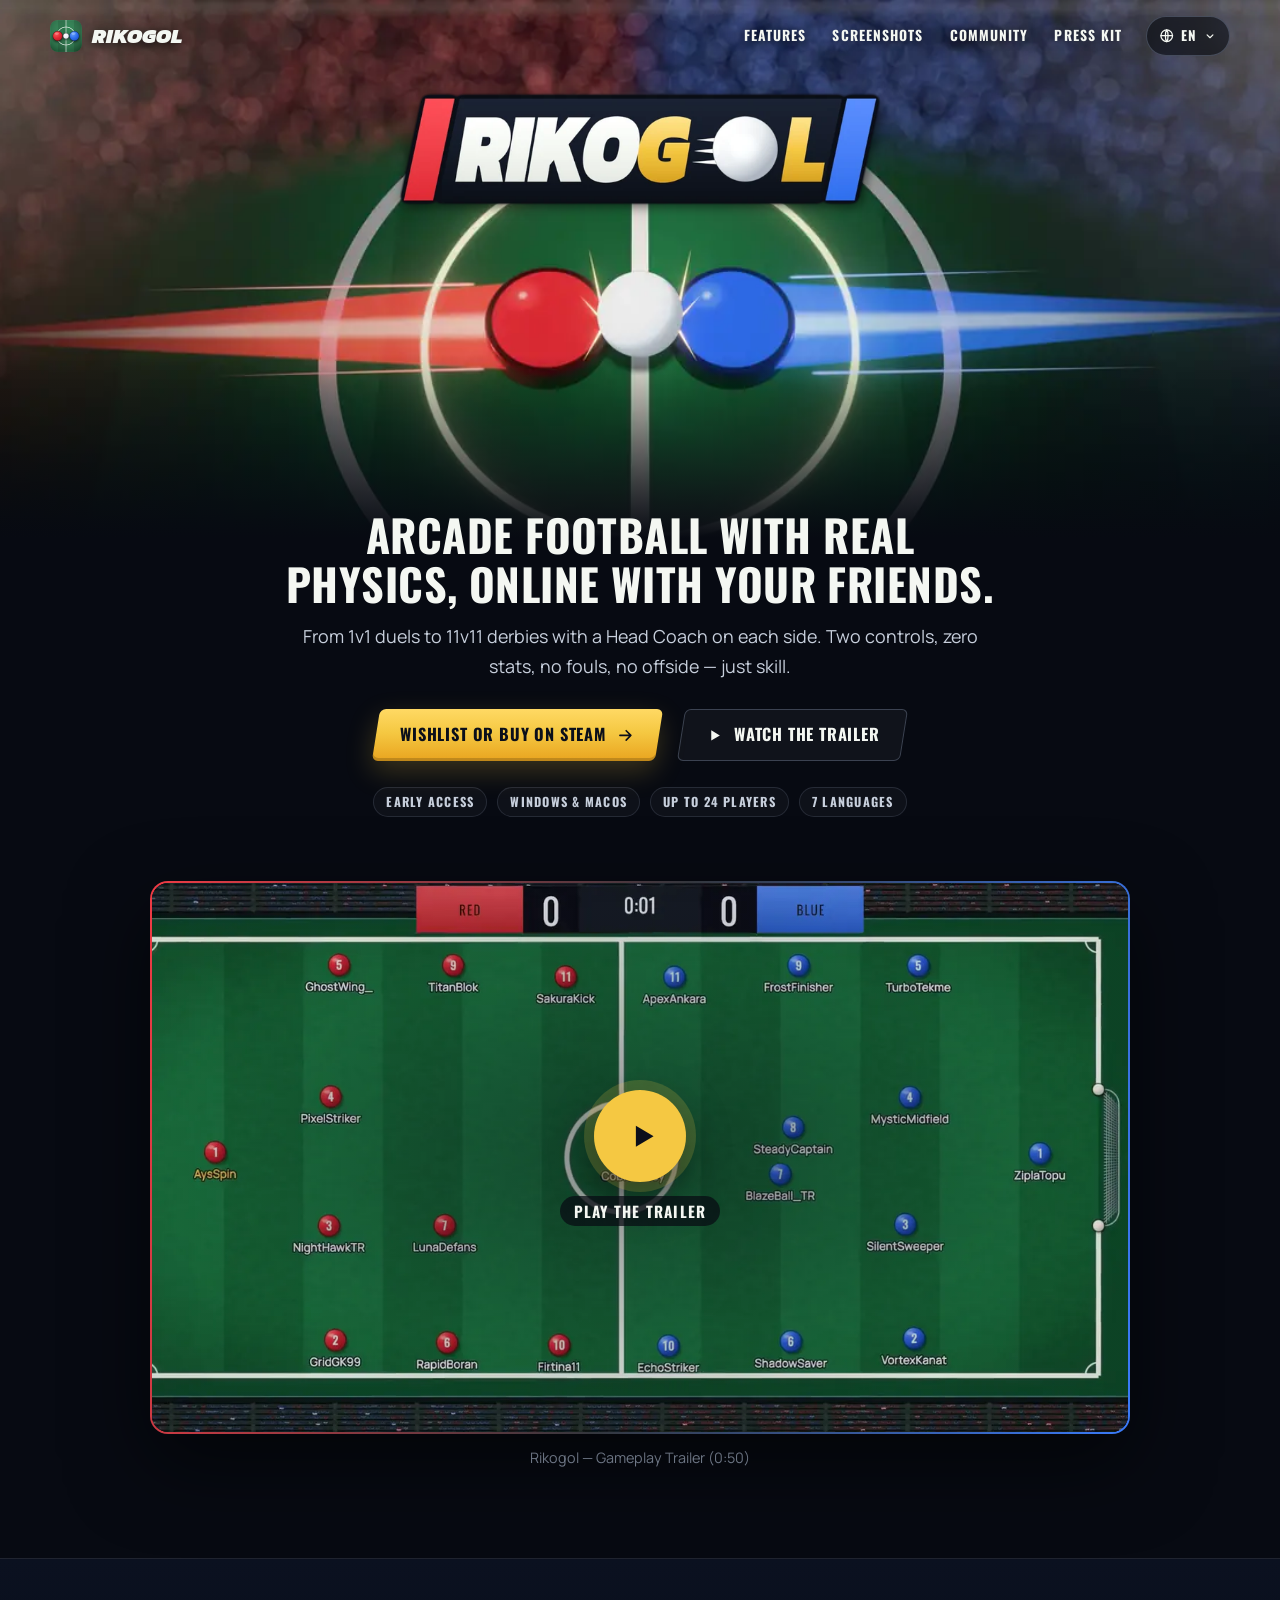
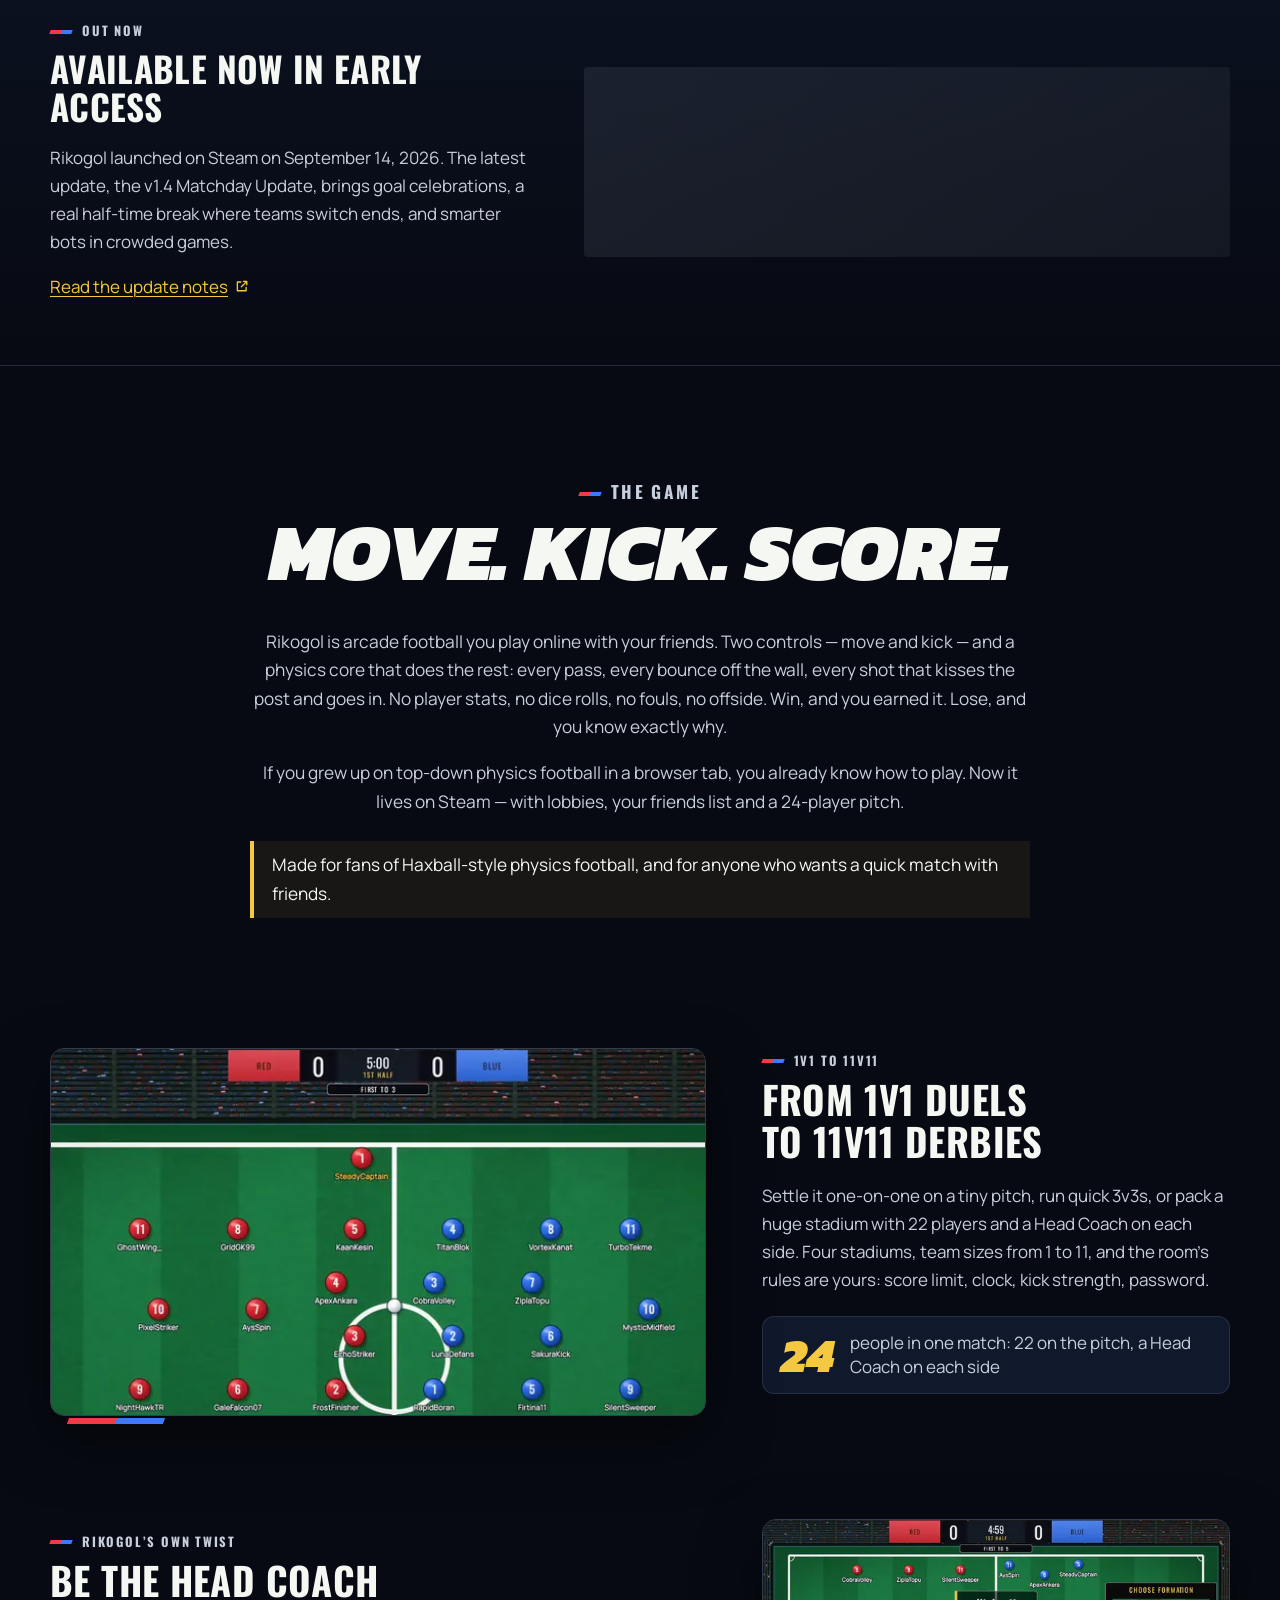
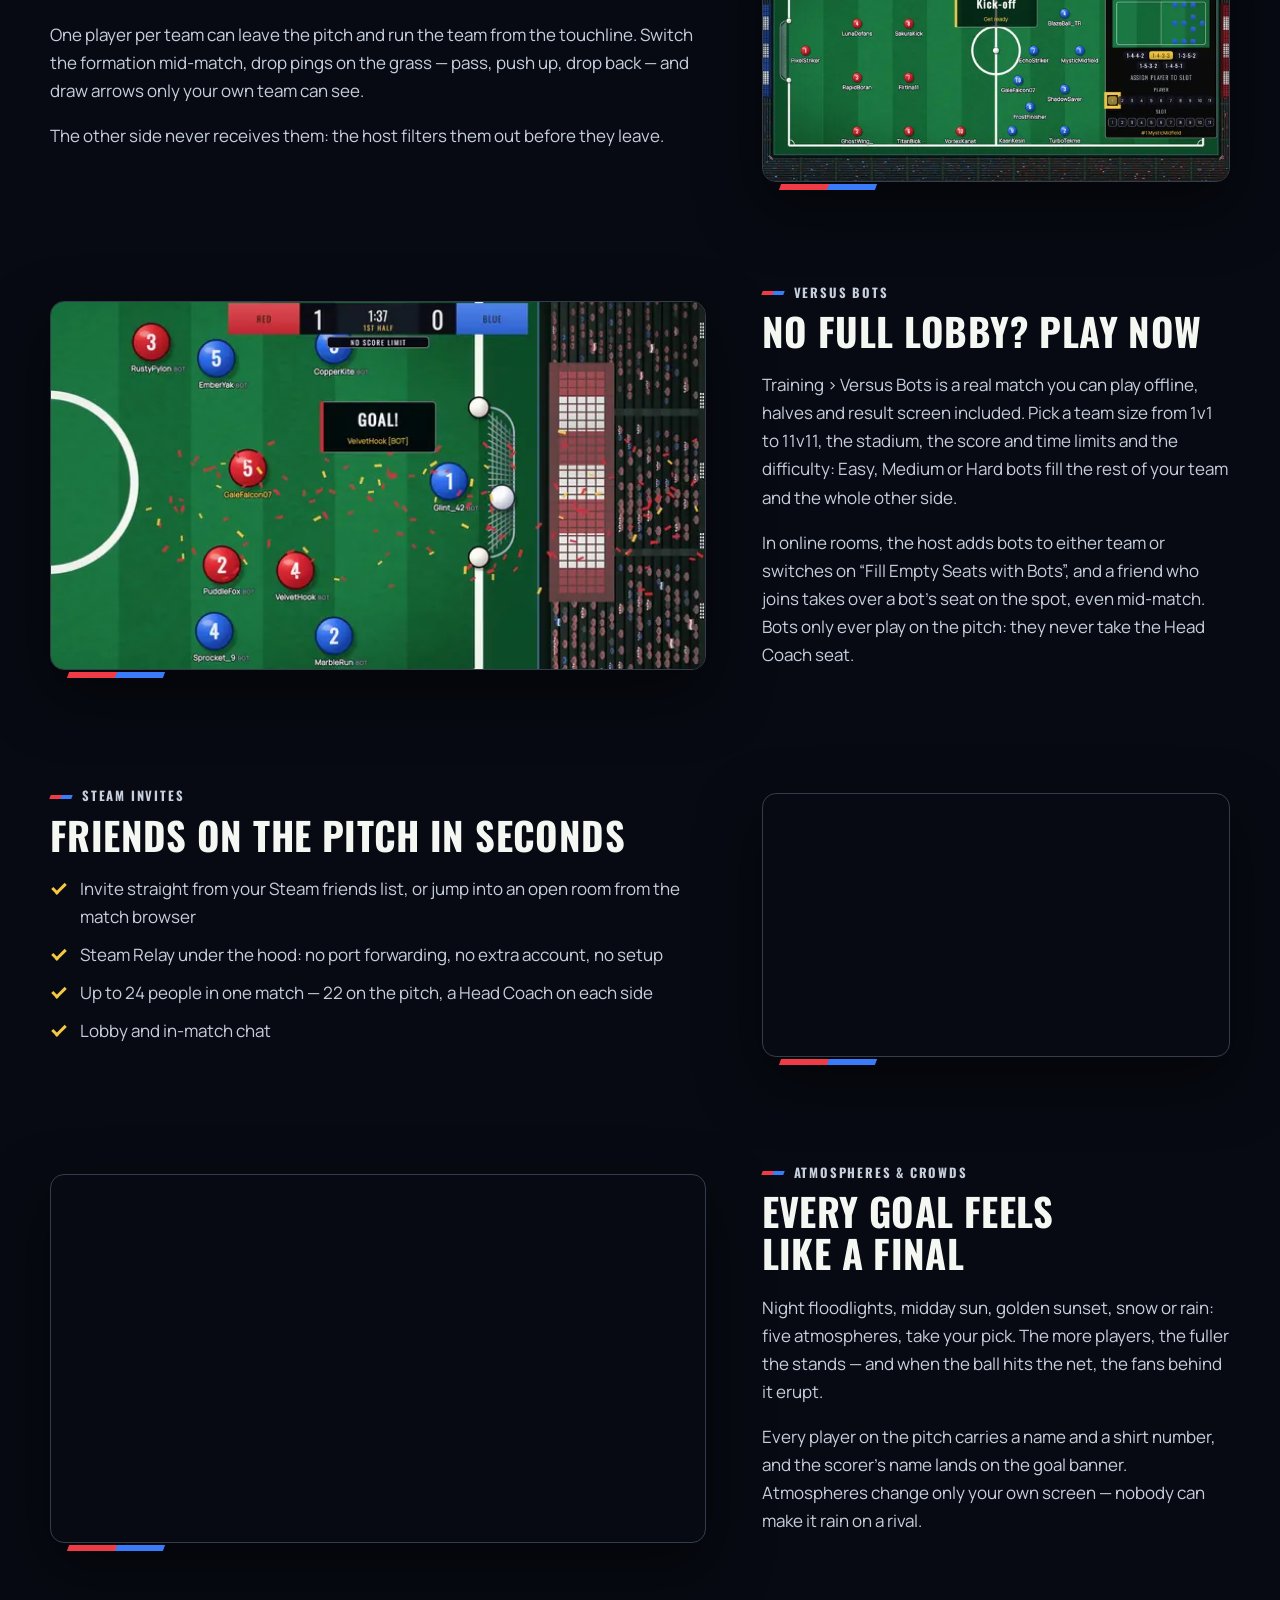
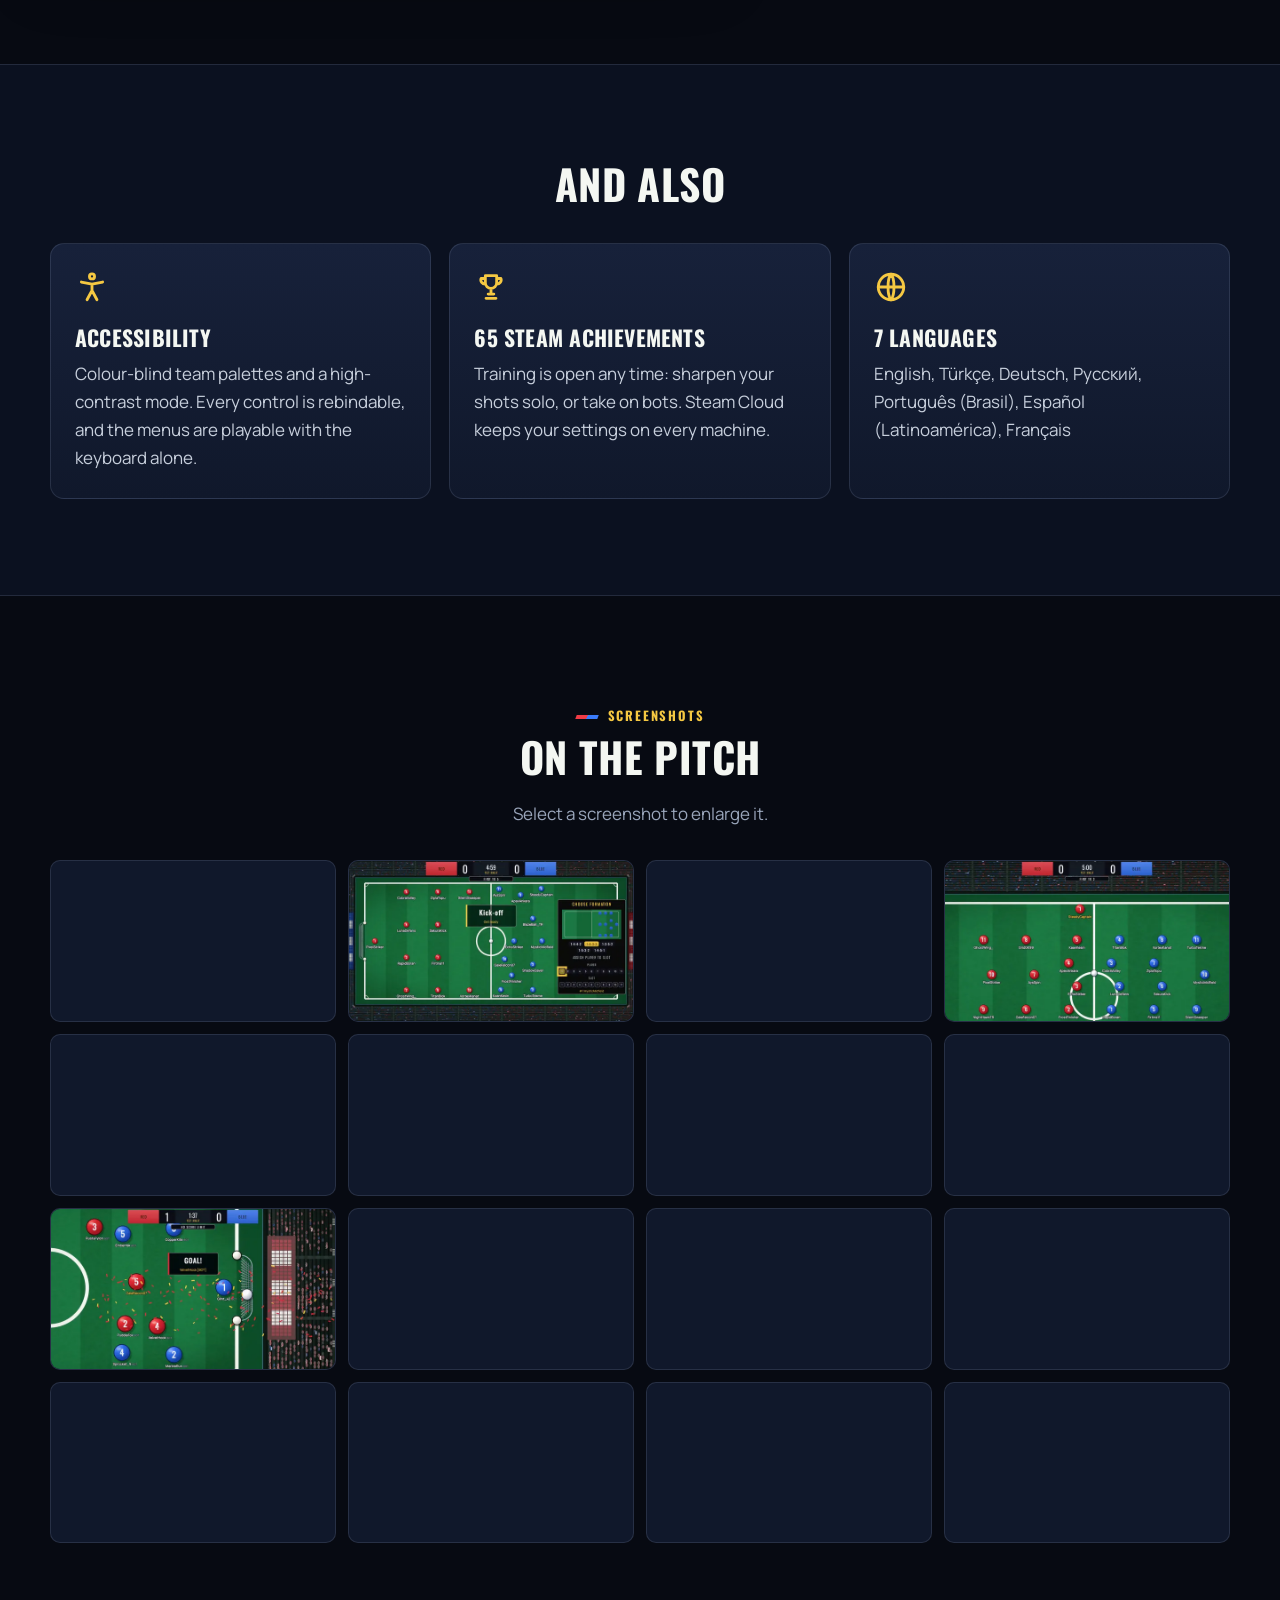
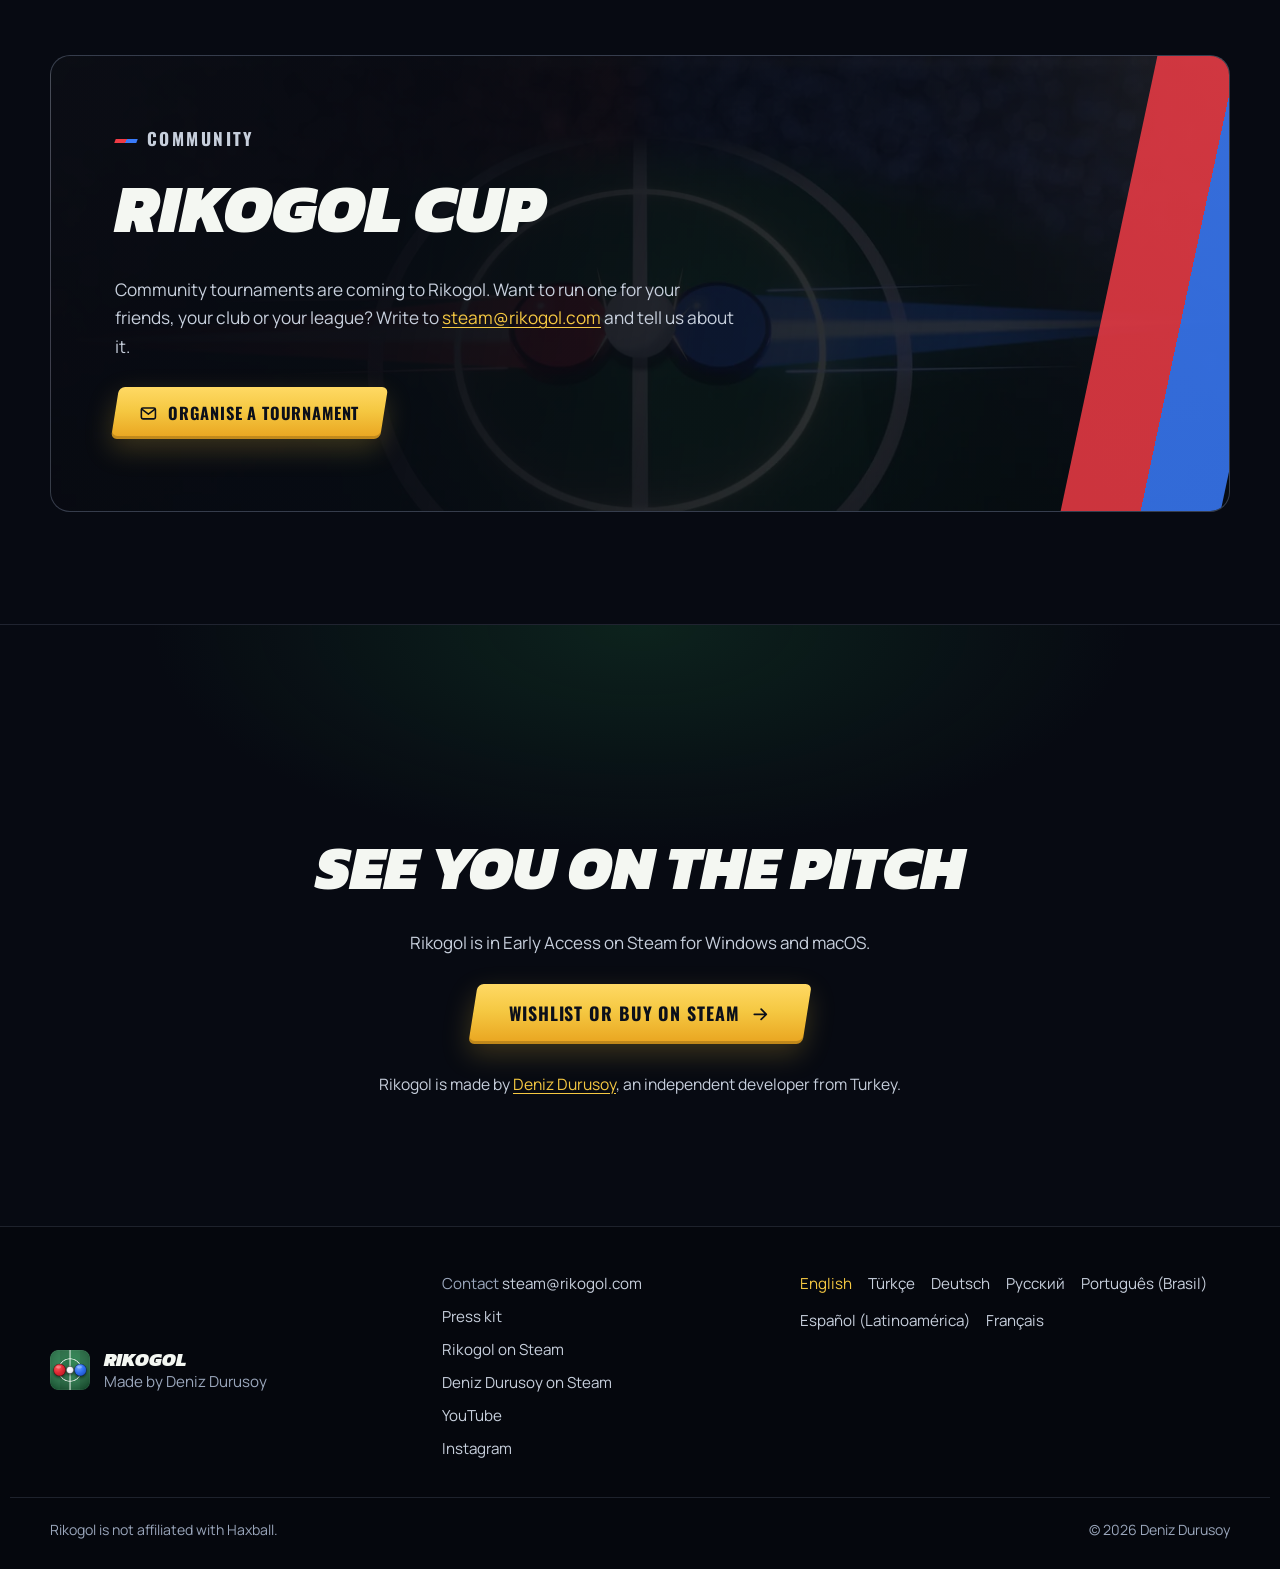
==== commit 01eecb73: "Footer + JSON-LD: official YouTube and Instagram channels (@rikogolgame) Footer links on all 12 page" ====
--- a/index.html
+++ b/index.html
@@ -53,7 +53,9 @@
  "name": "Rikogol",
  "url": "https://rikogol.com/",
  "sameAs": [
-  "https://store.steampowered.com/app/4492690/Rikogol/"
+  "https://store.steampowered.com/app/4492690/Rikogol/",
+  "https://www.youtube.com/@rikogolgame",
+  "https://www.instagram.com/rikogolgame/"
  ],
  "description": "Arcade football with real physics, online with your friends: 1v1 duels to 11v11 derbies with a Head Coach on each side. In Early Access on Steam.",
  "image": "https://rikogol.com/press/files/rikogol-main-capsule.jpg",
@@ -317,6 +319,8 @@
 <li><a href="/press/">Press kit</a></li>
 <li><a href="https://store.steampowered.com/app/4492690/Rikogol/">Rikogol on Steam</a></li>
 <li><a href="https://store.steampowered.com/developer/denizdurusoy">Deniz Durusoy on Steam</a></li>
+<li><a href="https://www.youtube.com/@rikogolgame" rel="me" lang="en">YouTube</a></li>
+<li><a href="https://www.instagram.com/rikogolgame/" rel="me" lang="en">Instagram</a></li>
 </ul>
 </nav>
 <nav class="footer-langs" aria-label="Language">
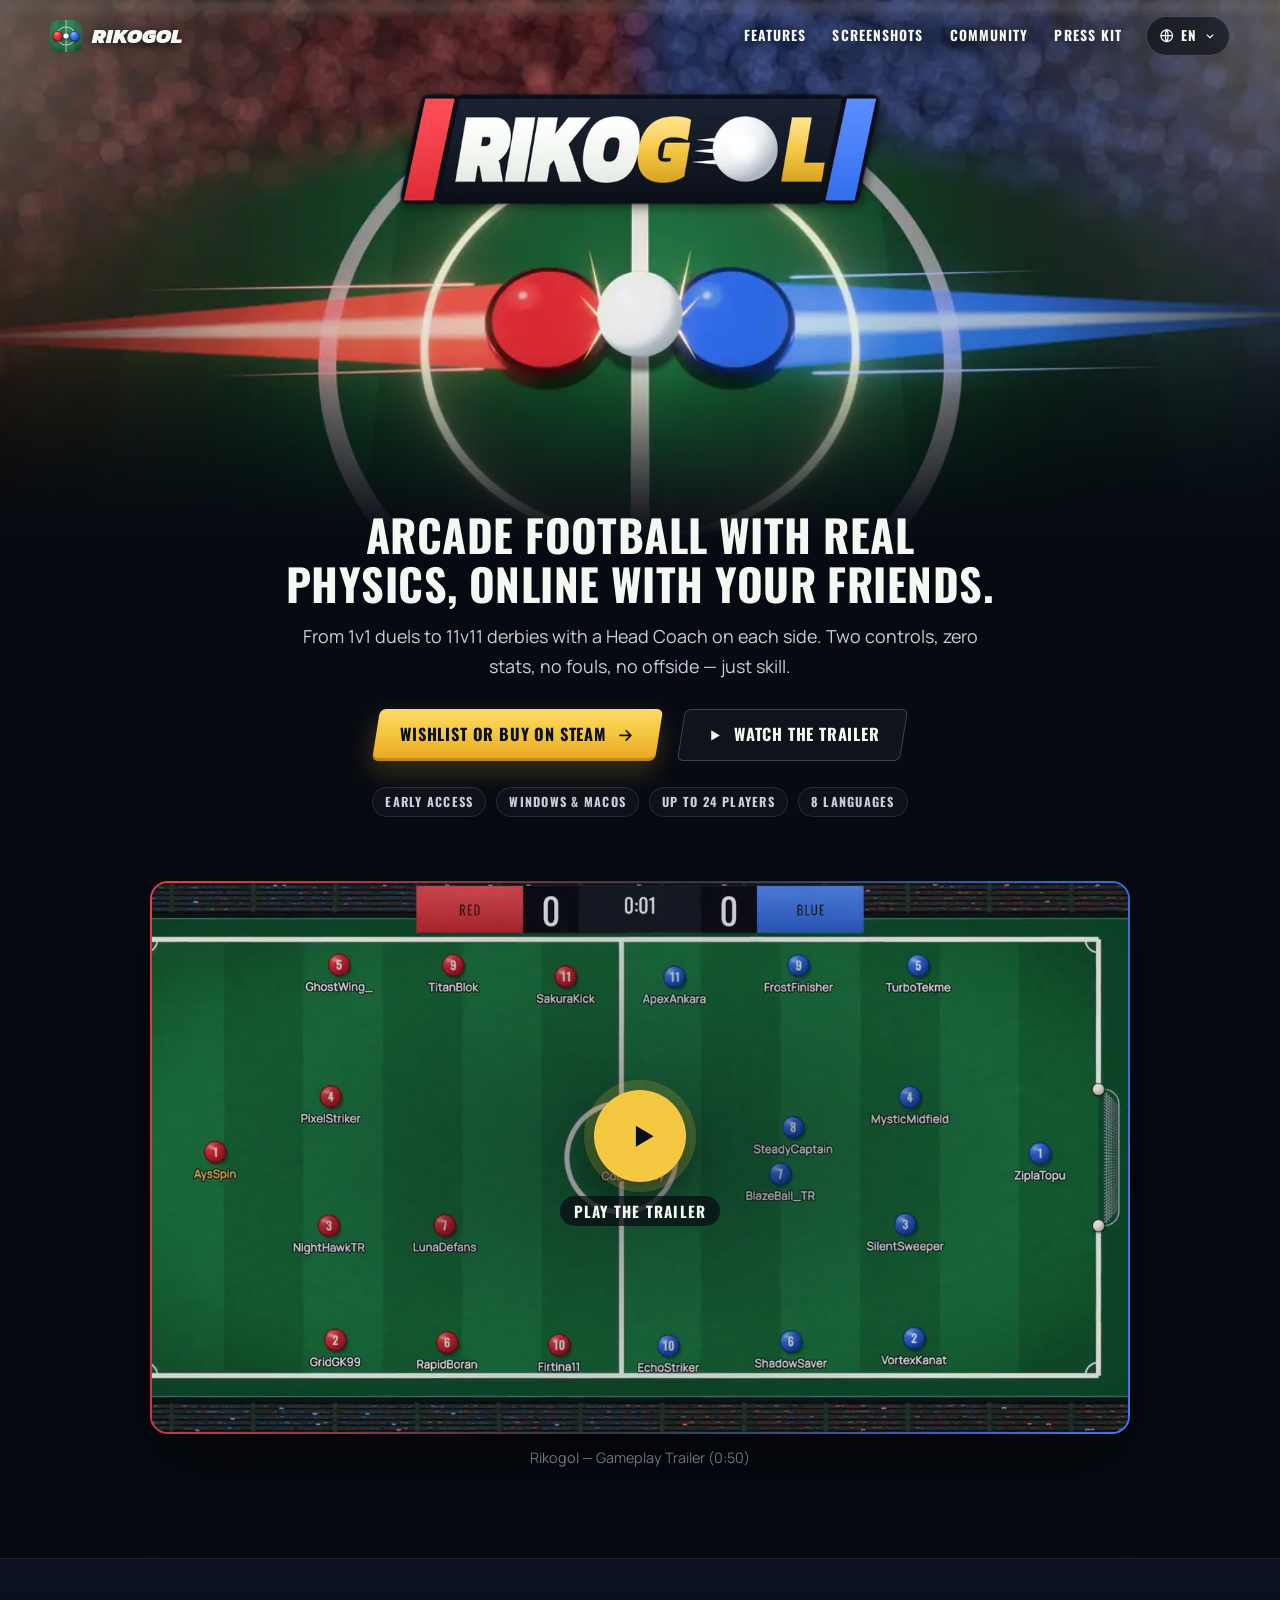
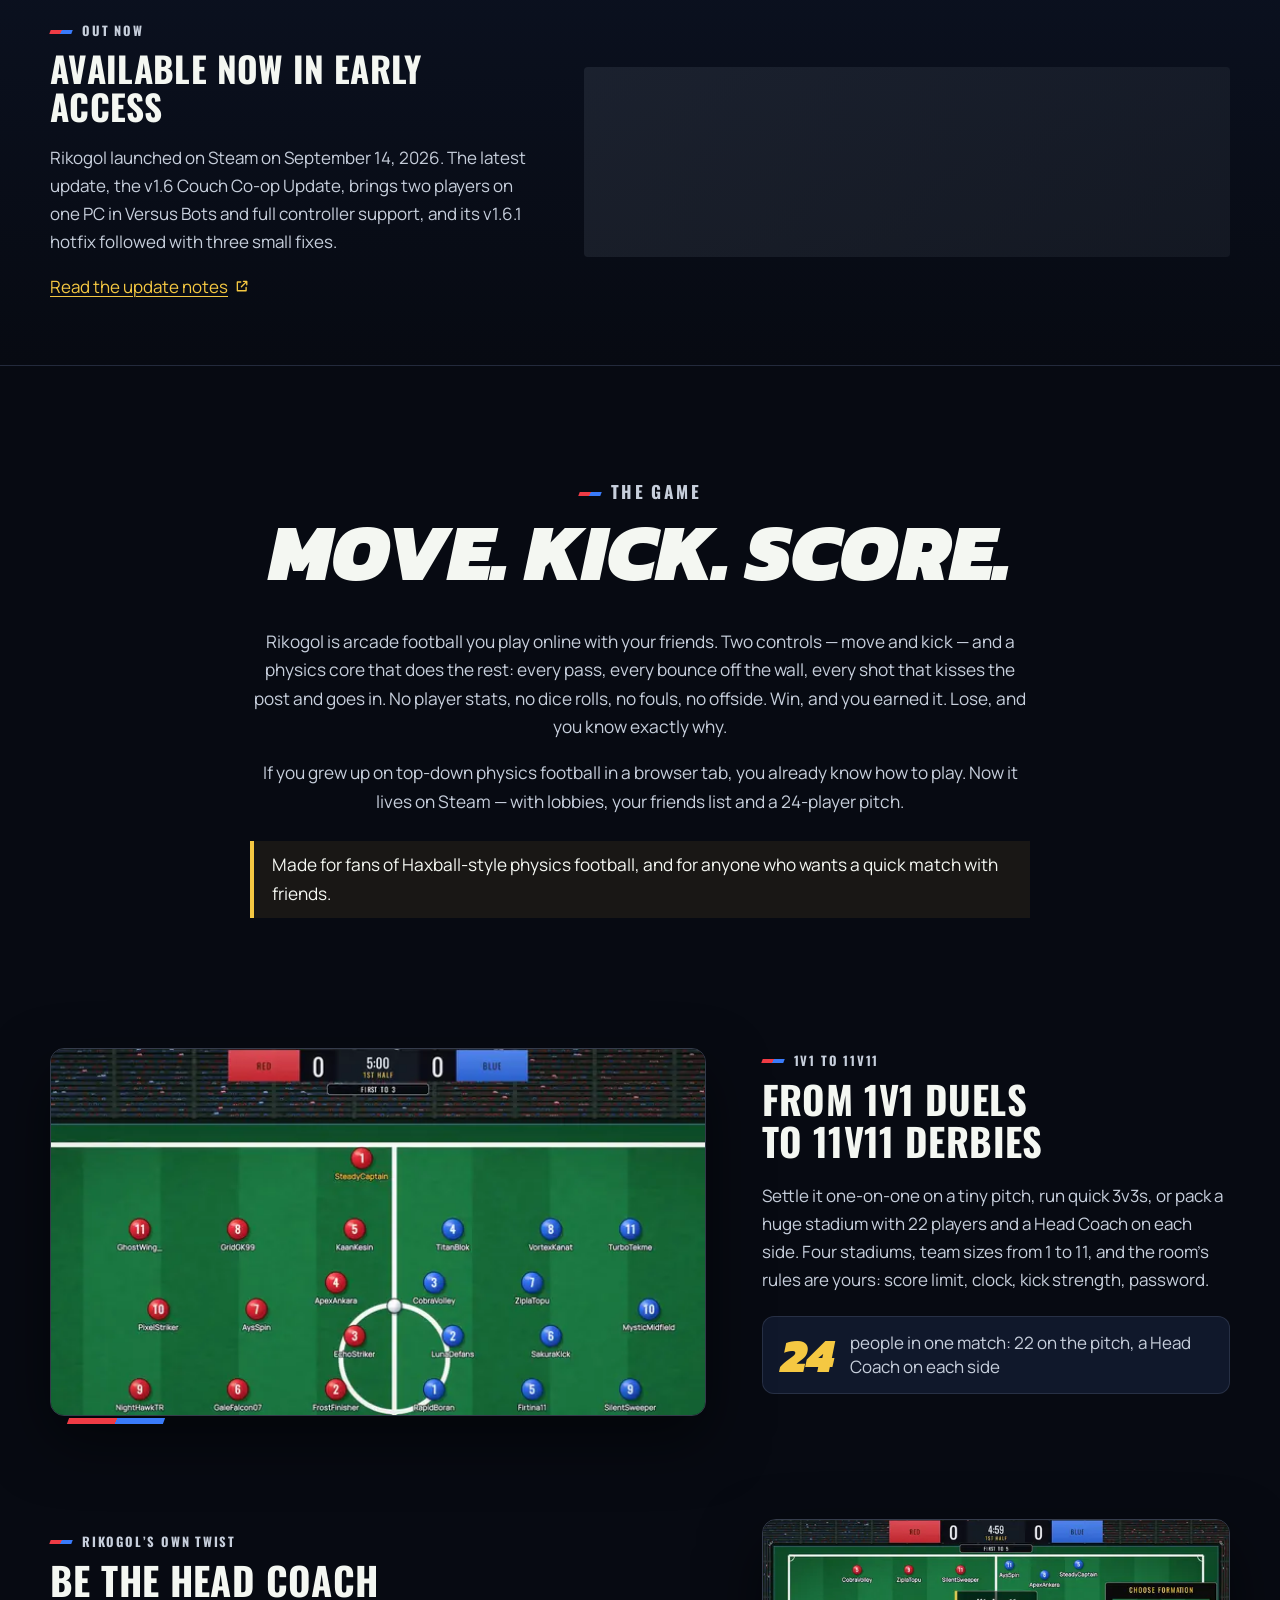
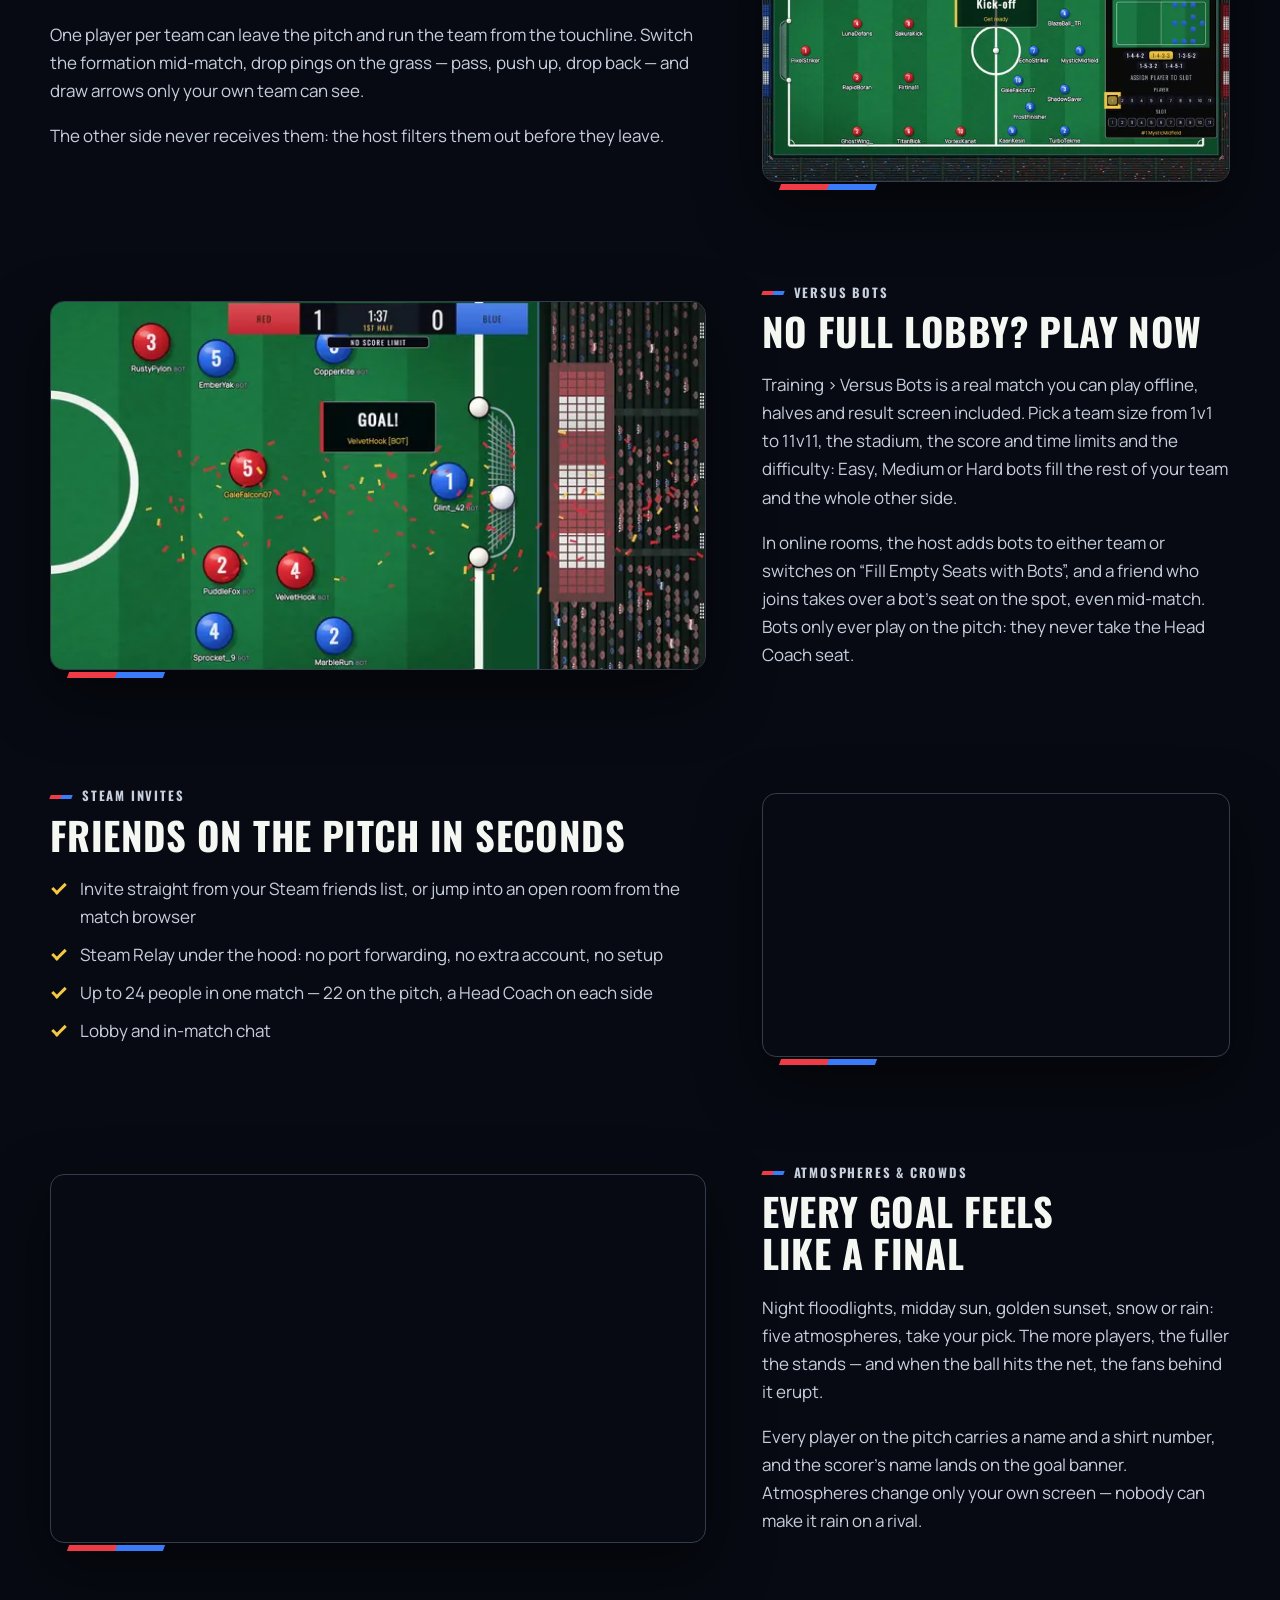
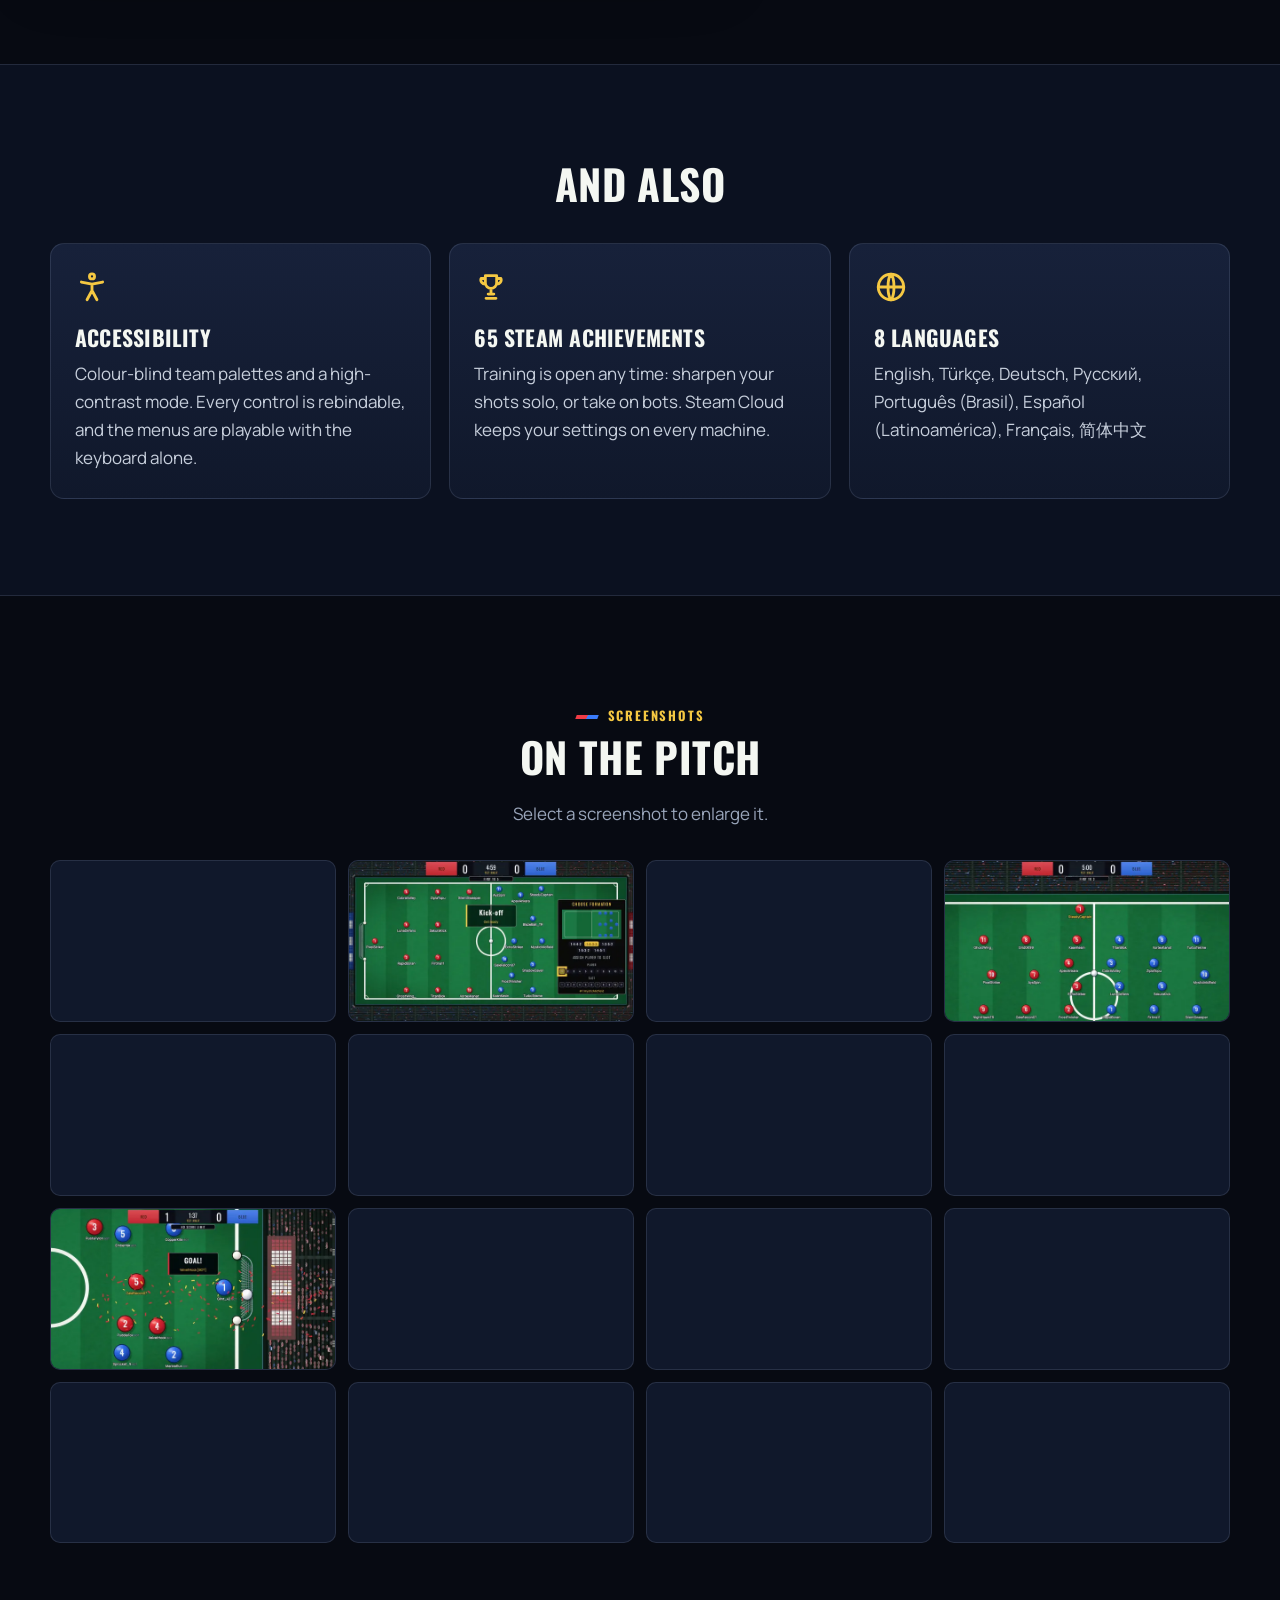
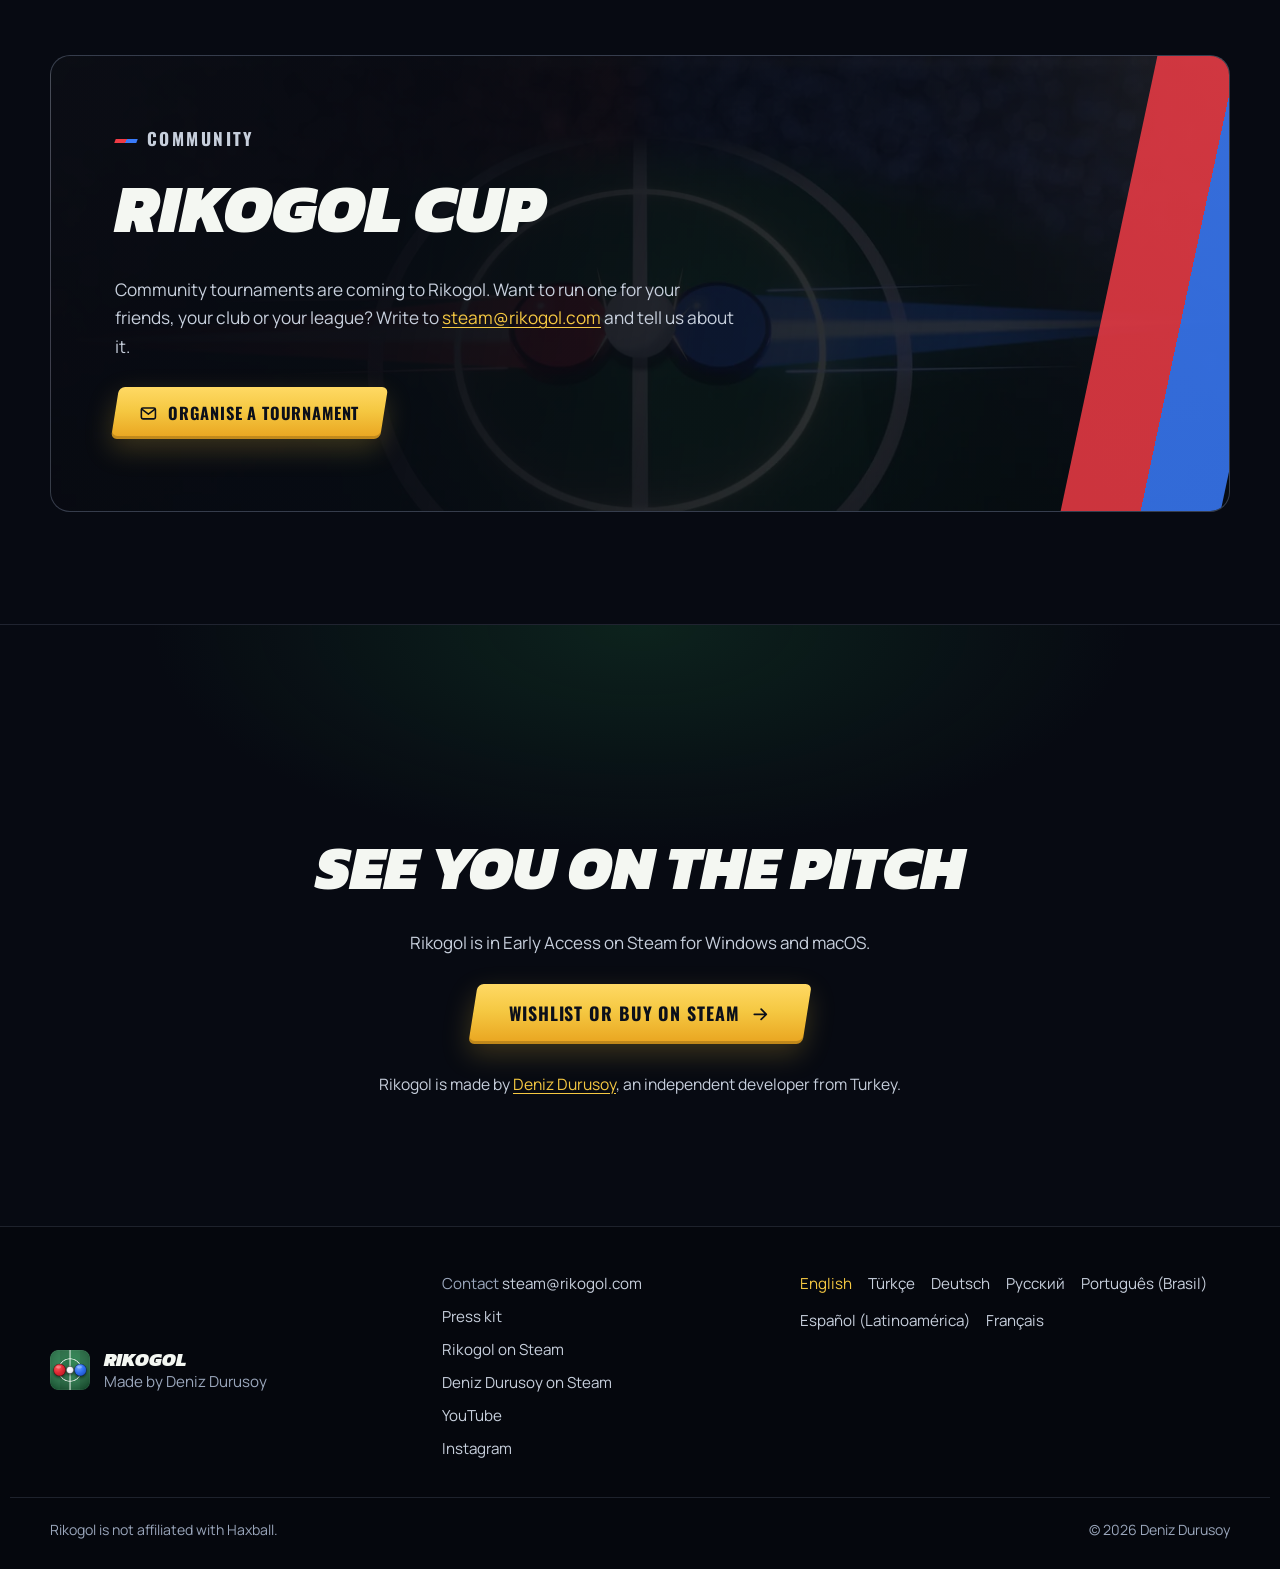
==== commit 755f7be4: "Generator: press news list + home pages at v1.6.1, 8 languages; factsheets/zip regenerated; gap betw" ====
--- a/index.html
+++ b/index.html
@@ -86,7 +86,8 @@
   "ru",
   "pt-BR",
   "es-419",
-  "fr"
+  "fr",
+  "zh-CN"
  ],
  "author": {
   "@type": "Person",
@@ -145,7 +146,7 @@
 <li>Early Access</li>
 <li><span lang="en">Windows</span> &amp; <span lang="en">macOS</span></li>
 <li>Up to 24 players</li>
-<li>7 languages</li>
+<li>8 languages</li>
 </ul>
 </div>
 <div class="wrap">
@@ -167,8 +168,8 @@
 <div class="band-text">
 <p class="kicker">Out now</p>
 <h2 id="band-title">Available now in Early Access</h2>
-<p>Rikogol launched on Steam on September 14, 2026. The latest update, the v1.4 Matchday Update, brings goal celebrations, a real half-time break where teams switch ends, and smarter bots in crowded games.</p>
-<p><a class="text-link" href="https://steamcommunity.com/games/4492690/announcements/detail/687518426922483728?l=english">Read the update notes<svg class="icon icon-sm" viewBox="0 0 24 24" width="24" height="24" fill="none" stroke="currentColor" stroke-width="2" stroke-linecap="round" stroke-linejoin="round" aria-hidden="true" focusable="false"><path d="M14 5h5v5M19 5l-8 8M18 14v5H5V6h5"/></svg></a></p>
+<p>Rikogol launched on Steam on September 14, 2026. The latest update, the v1.6 Couch Co-op Update, brings two players on one PC in Versus Bots and full controller support, and its v1.6.1 hotfix followed with three small fixes.</p>
+<p><a class="text-link" href="https://steamcommunity.com/games/4492690/announcements/detail/687518426922485607?l=english">Read the update notes<svg class="icon icon-sm" viewBox="0 0 24 24" width="24" height="24" fill="none" stroke="currentColor" stroke-width="2" stroke-linecap="round" stroke-linejoin="round" aria-hidden="true" focusable="false"><path d="M14 5h5v5M19 5l-8 8M18 14v5H5V6h5"/></svg></a></p>
 </div>
 <div class="widget-shell" data-widget-src="https://store.steampowered.com/widget/4492690/?l=english" data-widget-title="Rikogol on Steam">
 <noscript><iframe src="https://store.steampowered.com/widget/4492690/?l=english" title="Rikogol on Steam" width="646" height="190" loading="lazy"></iframe></noscript>
@@ -253,7 +254,7 @@
 <ul class="extras">
 <li class="extra"><svg class="extra-icon" viewBox="0 0 24 24" width="24" height="24" fill="none" stroke="currentColor" stroke-width="2" stroke-linecap="round" stroke-linejoin="round" aria-hidden="true" focusable="false"><circle cx="12" cy="4.5" r="1.8"/><path d="M4.5 8.5 12 10l7.5-1.5M12 10v4.5M8.5 21l3.5-6.5 3.5 6.5"/></svg><h3>Accessibility</h3><p>Colour-blind team palettes and a high-contrast mode. Every control is rebindable, and the menus are playable with the keyboard alone.</p></li>
 <li class="extra"><svg class="extra-icon" viewBox="0 0 24 24" width="24" height="24" fill="none" stroke="currentColor" stroke-width="2" stroke-linecap="round" stroke-linejoin="round" aria-hidden="true" focusable="false"><path d="M8 4h8v5a4 4 0 0 1-8 0zM8 6H5a3 3 0 0 0 3 4M16 6h3a3 3 0 0 1-3 4M12 13v4M8.5 20h7M10 17h4"/></svg><h3>65 <span lang="en">Steam</span> Achievements</h3><p>Training is open any time: sharpen your shots solo, or take on bots. Steam Cloud keeps your settings on every machine.</p></li>
-<li class="extra"><svg class="extra-icon" viewBox="0 0 24 24" width="24" height="24" fill="none" stroke="currentColor" stroke-width="2" stroke-linecap="round" stroke-linejoin="round" aria-hidden="true" focusable="false"><circle cx="12" cy="12" r="9"/><path d="M3 12h18M12 3c2.8 3 2.8 15 0 18M12 3c-2.8 3-2.8 15 0 18"/></svg><h3>7 languages</h3><p><span lang="en">English</span>, <span lang="tr">Türkçe</span>, <span lang="de">Deutsch</span>, <span lang="ru">Русский</span>, <span lang="pt-BR">Português (Brasil)</span>, <span lang="es-419">Español (Latinoamérica)</span>, <span lang="fr">Français</span></p></li>
+<li class="extra"><svg class="extra-icon" viewBox="0 0 24 24" width="24" height="24" fill="none" stroke="currentColor" stroke-width="2" stroke-linecap="round" stroke-linejoin="round" aria-hidden="true" focusable="false"><circle cx="12" cy="12" r="9"/><path d="M3 12h18M12 3c2.8 3 2.8 15 0 18M12 3c-2.8 3-2.8 15 0 18"/></svg><h3>8 languages</h3><p><span lang="en">English</span>, <span lang="tr">Türkçe</span>, <span lang="de">Deutsch</span>, <span lang="ru">Русский</span>, <span lang="pt-BR">Português (Brasil)</span>, <span lang="es-419">Español (Latinoamérica)</span>, <span lang="fr">Français</span>, <span lang="zh-CN">简体中文</span></p></li>
 </ul>
 </div>
 </section>
--- a/assets/css/site.min.css
+++ b/assets/css/site.min.css
@@ -1 +1 @@
-@font-face{font-family: "Oswald";src: url("/assets/fonts/oswald-bold.woff2") format("woff2");font-weight: 700;font-style: normal;font-display: swap}@font-face{font-family: "Manrope";src: url("/assets/fonts/manrope-regular.woff2") format("woff2");font-weight: 400;font-style: normal;font-display: swap}@font-face{font-family: "Kanit";src: url("/assets/fonts/kanit-blackitalic.woff2") format("woff2");font-weight: 900;font-style: italic;font-display: swap}:root{--bg: #070a12;--bg-2: #0b1120;--surface: #10182b;--surface-2: #17213a;--line: rgba(160,176,204,0.16);--line-strong: rgba(160,176,204,0.3);--text: #f4f7f2;--text-2: #c7cfdc;--text-3: #9aa6bb;--gold: #f5c842;--gold-2: #e9a41f;--red: #ef3b45;--blue: #3a7bfa;--pitch: #1f7a44;--radius: 14px;--wrap: 1180px;--gutter: clamp(16px,4vw,40px);--art-h: clamp(360px,42vw,640px);--font-body: "Manrope",system-ui,-apple-system,"Segoe UI",Roboto,"Helvetica Neue",Arial,sans-serif;--font-head: "Oswald","Arial Narrow","Roboto Condensed",system-ui,sans-serif;--font-display: "Kanit","Oswald","Arial Narrow",system-ui,sans-serif}:root:lang(ru){--font-display: "Oswald","Arial Narrow",system-ui,sans-serif}*,*::before,*::after{box-sizing: border-box}html{background: var(--bg);color-scheme: dark;-webkit-text-size-adjust: 100%;text-size-adjust: 100%;scroll-behavior: smooth;scroll-padding-top: 16px}body{margin: 0;min-width: 320px;background: radial-gradient(1200px 600px at 0% 0%,rgba(239,59,69,0.07),transparent 60%),radial-gradient(1200px 600px at 100% 0%,rgba(58,123,250,0.08),transparent 60%),var(--bg);color: var(--text);font: 400 1.0625rem/1.65 var(--font-body);overflow-wrap: break-word}img,video,iframe,svg{max-width: 100%}img{height: auto}a{color: var(--gold);text-decoration-thickness: 1px;text-underline-offset: 3px}a:hover{color: #ffe08a}:focus-visible{outline: 3px solid var(--gold);outline-offset: 3px;border-radius: 4px}p{margin: 0 0 1em}h1,h2,h3,h4{margin: 0 0 0.5em;font-family: var(--font-head);font-weight: 700;line-height: 1.1;letter-spacing: 0.01em}ul{padding-left: 1.2em}.wrap{width: 100%;max-width: calc(var(--wrap) + 2 * var(--gutter));margin: 0 auto;padding: 0 var(--gutter)}.wrap.narrow{max-width: calc(820px + 2 * var(--gutter))}.icon{width: 1.15em;height: 1.15em;flex: none}.icon-sm{width: 0.95em;height: 0.95em;margin-left: 0.35em;vertical-align: -0.1em}.skip-link{position: absolute;left: 12px;top: -80px;z-index: 100;padding: 10px 16px;background: var(--gold);color: #0b0f1a;font-weight: 700;border-radius: 8px;text-decoration: none}.skip-link:focus{top: 12px}.kicker{margin: 0 0 10px;font: 700 0.8rem/1.2 var(--font-head);letter-spacing: 0.14em;text-transform: uppercase;color: var(--gold)}.kicker::before{content: "";display: inline-block;width: 22px;height: 4px;margin-right: 10px;vertical-align: 0.2em;background: linear-gradient(90deg,var(--red) 0 50%,var(--blue) 50% 100%);transform: skewX(-20deg)}.display{font-family: var(--font-display);font-weight: 900;font-style: italic;text-transform: uppercase;letter-spacing: 0;line-height: 1}:root:lang(ru) .display{font-weight: 700;font-style: normal}.section-title{font-size: clamp(1.8rem,3.6vw,2.6rem);text-transform: uppercase}.btn{position: relative;isolation: isolate;display: inline-flex;align-items: center;justify-content: center;gap: 0.6em;min-height: 52px;padding: 0.75em 1.5em;font: 700 1.02rem/1.2 var(--font-head);letter-spacing: 0.05em;text-transform: uppercase;text-align: center;text-decoration: none;color: var(--text);border: 0;background: none;cursor: pointer}.btn::before{content: "";position: absolute;inset: 0;z-index: -1;border-radius: 6px;transform: skewX(-9deg);transition: transform 0.15s ease,box-shadow 0.15s ease,background-color 0.15s ease}.btn-primary{color: #0b0f1a}.btn-primary:hover{color: #0b0f1a}.btn-primary::before{background: linear-gradient(180deg,#ffd964,var(--gold) 45%,var(--gold-2));box-shadow: 0 10px 28px rgba(245,200,66,0.22),inset 0 -3px 0 rgba(0,0,0,0.18)}.btn-primary:hover::before{transform: skewX(-9deg) translateY(-2px);box-shadow: 0 14px 34px rgba(245,200,66,0.32),inset 0 -3px 0 rgba(0,0,0,0.18)}.btn-ghost{color: var(--text)}.btn-ghost:hover{color: var(--text)}.btn-ghost::before{background: rgba(255,255,255,0.04);border: 1px solid var(--line-strong)}.btn-ghost:hover::before{background: rgba(255,255,255,0.1)}.btn-lg{min-height: 60px;padding: 0.85em 2em;font-size: 1.12rem}.btn:focus-visible{outline-offset: 6px}.cta-row{display: flex;flex-wrap: wrap;justify-content: center;gap: 14px 22px}.text-link{font-weight: 400}.site-header{position: absolute;inset: 0 0 auto 0;z-index: 20}.header-inner{display: flex;align-items: center;gap: 12px;min-height: 64px;padding-top: 8px}.brand{display: inline-flex;align-items: center;gap: 10px;margin-right: auto;font: 900 italic 1.3rem/1 "Kanit","Oswald",system-ui,sans-serif;text-transform: uppercase;color: var(--text);text-decoration: none;text-shadow: 0 2px 10px rgba(0,0,0,0.6)}.brand:hover{color: var(--text)}.brand img{width: 32px;height: 32px;border-radius: 8px}.main-nav ul{display: flex;gap: 2px;margin: 0;padding: 0;list-style: none}.main-nav a{display: block;padding: 10px 12px;border-radius: 8px;font: 700 0.86rem/1 var(--font-head);letter-spacing: 0.08em;text-transform: uppercase;color: var(--text);text-decoration: none;text-shadow: 0 1px 8px rgba(0,0,0,0.7)}.main-nav a:hover{background: rgba(7,10,18,0.55);color: var(--gold)}.lang{position: relative}.lang summary{display: flex;align-items: center;gap: 6px;min-height: 40px;padding: 0 12px;border: 1px solid var(--line-strong);border-radius: 999px;background: rgba(7,10,18,0.6);font: 700 0.84rem/1 var(--font-head);letter-spacing: 0.08em;color: var(--text);cursor: pointer;list-style: none;-webkit-backdrop-filter: blur(8px);backdrop-filter: blur(8px)}.lang summary::-webkit-details-marker{display: none}.lang summary:hover{border-color: var(--gold)}.lang .chev{width: 14px;height: 14px;transition: transform 0.15s ease}.lang[open] .chev{transform: rotate(180deg)}.lang-list{position: absolute;right: 0;top: calc(100% + 8px);z-index: 30;width: max-content;min-width: 230px;max-width: calc(100vw - 32px);margin: 0;padding: 6px;list-style: none;background: var(--surface);border: 1px solid var(--line-strong);border-radius: 12px;box-shadow: 0 20px 44px rgba(0,0,0,0.55)}.lang-list a{display: flex;justify-content: space-between;gap: 18px;padding: 10px 12px;border-radius: 8px;color: var(--text-2);text-decoration: none}.lang-list a:hover{background: var(--surface-2);color: var(--text)}.lang-list a[aria-current="page"]{color: var(--gold)}.lang-code{font: 700 0.78rem/1.9 var(--font-head);letter-spacing: 0.1em;color: var(--text-3)}.hero{position: relative;padding-bottom: clamp(48px,7vw,88px)}.hero-art{position: relative;display: flex;justify-content: center;height: var(--art-h);overflow: hidden}.hero-bg{position: absolute;inset: 0;width: 100%;height: 100%;object-fit: cover;object-position: 50% 58%}.hero-art::before,.hero-art::after{content: "";position: absolute;left: 0;right: 0;pointer-events: none}.hero-art::before{top: 0;height: 120px;background: linear-gradient(to bottom,rgba(7,10,18,0.75),rgba(7,10,18,0))}.hero-art::after{bottom: 0;height: 34%;background: linear-gradient(to bottom,rgba(7,10,18,0),var(--bg))}.hero-logo{position: relative;z-index: 1;width: min(600px,84vw,calc(var(--art-h) * 0.95));margin: 0;padding-top: clamp(64px,6vw,96px)}.hero-logo img{display: block;width: 100%}.hero-text{position: relative;z-index: 2;margin-top: -28px;text-align: center}.tagline{max-width: 30ch;margin: 0 auto 14px;font: 700 clamp(1.65rem,3.6vw,2.75rem)/1.12 var(--font-head);text-transform: uppercase;letter-spacing: 0.01em;text-wrap: balance}.lede{max-width: 62ch;margin: 0 auto 28px;font-size: clamp(1.02rem,1.4vw,1.18rem);color: var(--text-2);text-wrap: pretty}.facts{display: flex;flex-wrap: wrap;justify-content: center;gap: 8px 10px;margin: 26px 0 0;padding: 0;list-style: none}.facts li{padding: 6px 12px;border: 1px solid var(--line);border-radius: 999px;background: rgba(255,255,255,0.03);font: 700 0.78rem/1.3 var(--font-head);letter-spacing: 0.1em;text-transform: uppercase;color: var(--text-2)}.trailer{max-width: 980px;margin: clamp(40px,6vw,64px) auto 0}.video-shell{position: relative;padding: 2px;border-radius: 18px;background: linear-gradient(100deg,var(--red),rgba(255,255,255,0.18) 50%,var(--blue));box-shadow: 0 30px 80px rgba(0,0,0,0.55)}.video-shell video{display: block;width: 100%;height: auto;aspect-ratio: 16 / 9;border-radius: 16px;background: #000}.video-play{position: absolute;inset: 2px;display: none;flex-direction: column;align-items: center;justify-content: center;gap: 14px;width: calc(100% - 4px);border: 0;border-radius: 16px;background: radial-gradient(closest-side,rgba(7,10,18,0.45),rgba(7,10,18,0.1));color: var(--text);cursor: pointer}.has-overlay .video-play{display: flex}.video-play-disc{display: grid;place-items: center;width: clamp(64px,9vw,92px);height: clamp(64px,9vw,92px);border-radius: 50%;background: var(--gold);color: #0b0f1a;box-shadow: 0 0 0 10px rgba(245,200,66,0.18),0 16px 40px rgba(0,0,0,0.5);transition: transform 0.15s ease}.video-play-disc .icon{width: 42%;height: 42%;margin-left: 6%}.video-play:hover .video-play-disc{transform: scale(1.06)}.video-play-label{padding: 6px 14px;border-radius: 999px;background: rgba(7,10,18,0.72);font: 700 0.95rem/1.2 var(--font-head);letter-spacing: 0.08em;text-transform: uppercase}.video-play:focus-visible{outline-offset: -6px}.trailer figcaption{margin-top: 12px;text-align: center;font-size: 0.9rem;color: var(--text-3)}.band{padding: clamp(40px,6vw,64px) 0;background: linear-gradient(180deg,var(--bg-2),var(--bg));border-top: 1px solid var(--line);border-bottom: 1px solid var(--line)}.band-inner{display: grid;grid-template-columns: minmax(0,1fr);gap: 28px;align-items: center}.band h2{font-size: clamp(1.6rem,3vw,2.2rem);text-transform: uppercase}.band-text p{color: var(--text-2)}.band-text p:last-child{margin-bottom: 0}.widget-shell{width: 100%;max-width: 646px;min-height: 190px;justify-self: center;border-radius: 4px;background: linear-gradient(130deg,rgba(59,67,81,0.35),rgba(40,46,57,0.35))}.widget-shell.is-loaded{background: none}.widget-shell iframe{display: block;width: 100%;height: 190px;border: 0;color-scheme: light;background: transparent}.pitch{padding: clamp(64px,9vw,120px) 0 clamp(24px,4vw,40px)}.pitch-inner{max-width: calc(780px + 2 * var(--gutter));text-align: center}.pitch h2{font-size: clamp(2.6rem,7vw,5rem);margin-bottom: 0.45em}.pitch p{color: var(--text-2);font-size: clamp(1.05rem,1.35vw,1.15rem)}.pitch .fans{display: inline-block;margin-top: 8px;padding: 10px 18px;border-left: 4px solid var(--gold);background: rgba(245,200,66,0.07);color: var(--text);text-align: left}.features{display: grid;gap: clamp(56px,8vw,104px);padding-top: clamp(40px,6vw,72px);padding-bottom: clamp(64px,9vw,112px)}.feature{display: grid;grid-template-columns: minmax(0,1fr);gap: 24px;align-items: center}.feature-media{position: relative}.feature-media img{display: block;width: 100%;aspect-ratio: 16 / 9;object-fit: cover;border-radius: var(--radius);border: 1px solid var(--line-strong);box-shadow: 0 24px 60px rgba(0,0,0,0.5)}.feature-media::after{content: "";position: absolute;left: 18px;bottom: -8px;width: 96px;height: 6px;background: linear-gradient(90deg,var(--red) 0 50%,var(--blue) 50% 100%);transform: skewX(-20deg)}.feature-text h2{font-size: clamp(1.7rem,3.2vw,2.4rem);text-transform: uppercase;text-wrap: balance}.feature-text p{color: var(--text-2)}.ticks{margin: 0 0 1em;padding: 0;list-style: none;color: var(--text-2)}.ticks li{position: relative;padding-left: 30px;margin-bottom: 10px}.ticks li::before{content: "";position: absolute;left: 2px;top: 0.45em;width: 14px;height: 8px;border-left: 3px solid var(--gold);border-bottom: 3px solid var(--gold);transform: rotate(-45deg)}.stat{display: flex;align-items: center;gap: 16px;margin-top: 22px;padding: 14px 18px;border: 1px solid var(--line);border-radius: 12px;background: var(--surface)}.stat-num{font: 900 italic 3rem/1 var(--font-display);color: var(--gold)}:root:lang(ru) .stat-num{font-weight: 700;font-style: normal}.stat-text{color: var(--text-2);line-height: 1.4}.extras-section{padding: clamp(56px,8vw,96px) 0;background: var(--bg-2);border-top: 1px solid var(--line);border-bottom: 1px solid var(--line)}.extras-section .section-title{text-align: center;margin-bottom: 36px}.extras{display: grid;grid-template-columns: minmax(0,1fr);gap: 18px;margin: 0;padding: 0;list-style: none}.extra{padding: 26px 24px;border: 1px solid var(--line);border-radius: var(--radius);background: linear-gradient(180deg,var(--surface-2),var(--surface))}.extra h3{font-size: 1.35rem;text-transform: uppercase}.extra p{margin: 0;color: var(--text-2)}.extra-icon{width: 34px;height: 34px;margin-bottom: 14px;color: var(--gold)}.gallery-section{padding: clamp(64px,9vw,112px) 0}.section-head{text-align: center;margin-bottom: 32px}.hint{color: var(--text-3);margin: 0}.gallery{display: grid;grid-template-columns: repeat(2,minmax(0,1fr));gap: 10px;margin: 0;padding: 0;list-style: none}.shot{display: block;overflow: hidden;border-radius: 10px;border: 1px solid var(--line);background: var(--surface)}.shot img{display: block;width: 100%;aspect-ratio: 16 / 9;object-fit: cover;transition: transform 0.25s ease,opacity 0.25s ease}.shot:hover img{transform: scale(1.04)}.shot:focus-visible{outline-offset: 2px}.lightbox{width: 100%;max-width: 100%;height: 100%;max-height: 100%;margin: 0;padding: 0;border: 0;background: #05070d;color: var(--text)}.lightbox[open]{display: flex;flex-direction: column}.lightbox::backdrop{background: rgba(4,6,12,0.8)}.lb-stage{flex: 1;display: grid;place-items: center;min-height: 0;padding: 68px 16px 0}.lb-close{position: absolute;top: 12px;right: 12px;z-index: 2}.lb-stage img{display: block;max-width: 100%;max-height: 100%;width: auto;height: auto;object-fit: contain;border-radius: 8px}.lb-bar{display: flex;flex-wrap: wrap;align-items: center;justify-content: space-between;gap: 10px 18px;width: 100%;max-width: 1280px;margin: 0 auto;padding: 14px 16px 18px}.lb-caption{flex: 1 1 320px;margin: 0;color: var(--text-2);font-size: 0.95rem}.lb-controls{display: flex;align-items: center;gap: 10px;flex-wrap: wrap}.lb-btn{display: grid;place-items: center;width: 44px;height: 44px;border: 1px solid var(--line-strong);border-radius: 50%;background: var(--surface);color: var(--text);cursor: pointer}.lb-btn:hover{border-color: var(--gold);color: var(--gold)}.lb-count{min-width: 56px;text-align: center;font: 700 0.9rem/1 var(--font-head);letter-spacing: 0.08em;color: var(--text-2)}.lb-full{font-size: 0.9rem}.community{padding: 0 0 clamp(64px,9vw,112px)}.community-card{position: relative;overflow: hidden;padding: clamp(36px,6vw,72px) clamp(22px,5vw,64px);border: 1px solid var(--line-strong);border-radius: 20px;background: linear-gradient(100deg,rgba(7,10,18,0.96) 30%,rgba(7,10,18,0.72)),url("/assets/img/hero/rikogol-hero-1440.webp") center 60% / cover no-repeat,var(--surface)}.community-card::after{content: "";position: absolute;right: -34px;top: 0;bottom: 0;width: 70px;background: linear-gradient(90deg,var(--red) 0 50%,var(--blue) 50% 100%);opacity: 0.85;transform: skewX(-12deg)}.community-card>*{position: relative;z-index: 1;max-width: min(620px,calc(100% - 28px))}.community-card h2{font-size: clamp(2.4rem,6vw,4.2rem);color: var(--text)}.community-card p{color: var(--text-2);font-size: 1.08rem;margin-bottom: 26px}.finale{padding: clamp(56px,8vw,104px) 0 clamp(64px,9vw,112px);background: radial-gradient(700px 320px at 50% 0%,rgba(31,122,68,0.22),transparent 70%);border-top: 1px solid var(--line)}.finale-inner{text-align: center}.finale-icon{width: 88px;height: 88px;margin: 0 auto 22px;display: block}.finale h2{font-size: clamp(2.2rem,5.5vw,3.8rem)}.finale p{color: var(--text-2)}.finale .btn{margin: 10px 0 28px}.dev-line{font-size: 0.98rem}.site-footer{padding: 44px 0 28px;background: #05070d;border-top: 1px solid var(--line);font-size: 0.95rem}.footer-grid{display: grid;grid-template-columns: minmax(0,1fr);gap: 28px}.footer-brand{display: flex;align-items: center;gap: 14px}.footer-brand img{width: 40px;height: 40px}.footer-brand p{margin: 0;color: var(--text-3);line-height: 1.4}.footer-name{font: 900 italic 1.2rem/1.2 "Kanit","Oswald",system-ui,sans-serif;text-transform: uppercase;color: var(--text)}.site-footer ul{margin: 0;padding: 0;list-style: none}.footer-links li,.footer-langs li{margin-bottom: 8px}.footer-label{color: var(--text-3)}.footer-links a,.footer-langs a{color: var(--text-2);text-decoration: none}.footer-links a:hover,.footer-langs a:hover{color: var(--gold);text-decoration: underline}.footer-langs ul{display: flex;flex-wrap: wrap;gap: 4px 16px}.footer-langs a[aria-current="page"]{color: var(--gold)}.footer-legal{display: flex;flex-wrap: wrap;justify-content: space-between;gap: 8px 24px;margin-top: 28px;padding-top: 20px;border-top: 1px solid var(--line);color: var(--text-3);font-size: 0.88rem}.footer-legal p{margin: 0}.press-hero{position: relative;padding: clamp(96px,12vw,140px) 0 clamp(40px,6vw,64px);text-align: center;overflow: hidden}.press-hero-art{position: absolute;inset: 0 0 auto 0;height: 100%;max-height: 520px}.press-hero-art img{width: 100%;height: 100%;object-fit: cover;opacity: 0.45}.press-hero-art::after{content: "";position: absolute;inset: 0;background: linear-gradient(to bottom,rgba(7,10,18,0.55),var(--bg))}.press-hero-text{position: relative}.press-logo{display: block;width: min(360px,72vw);margin: 0 auto 18px}.press-hero h1{font-size: clamp(2.8rem,8vw,5rem)}.press-section{padding: clamp(44px,6vw,72px) 0;border-top: 1px solid var(--line)}.press-section:nth-of-type(even){background: var(--bg-2)}.section-sub{color: var(--text-2)}.lead{font-size: 1.15rem;color: var(--text)}.press-section p{color: var(--text-2)}.press-section .lead{color: var(--text)}.press-section h3{margin-top: 1.6em;font-size: 1.35rem;text-transform: uppercase}.facts-table{display: grid;margin: 0;border: 1px solid var(--line);border-radius: 12px;overflow: hidden}.facts-table div{display: grid;grid-template-columns: minmax(0,1fr);gap: 2px 20px;padding: 12px 18px;border-bottom: 1px solid var(--line)}.facts-table div:nth-child(odd){background: rgba(255,255,255,0.025)}.facts-table div:last-child{border-bottom: 0}.facts-table dt{font: 700 0.82rem/1.5 var(--font-head);letter-spacing: 0.1em;text-transform: uppercase;color: var(--text-3)}.facts-table dd{margin: 0;color: var(--text)}.release{padding: clamp(22px,4vw,36px);border: 1px solid var(--line);border-radius: var(--radius);background: var(--surface)}.release-date{margin-bottom: 8px;font: 700 0.85rem/1.4 var(--font-head);letter-spacing: 0.1em;text-transform: uppercase;color: var(--gold) !important}.release h3{margin-top: 0;font-size: clamp(1.5rem,3vw,2rem);text-transform: none;line-height: 1.2}.standfirst{font-size: 1.1rem;color: var(--text) !important}.release strong{font-family: var(--font-head);letter-spacing: 0.04em;color: var(--text)}.release h4{margin: 1.6em 0 0.5em;font-size: 1.05rem;letter-spacing: 0.08em;text-transform: uppercase;color: var(--text)}.asset-grid{display: grid;grid-template-columns: repeat(auto-fill,minmax(min(100%,150px),1fr));gap: 14px;margin: 24px 0 0;padding: 0;list-style: none}.asset a{display: flex;flex-direction: column;height: 100%;padding: 12px;border: 1px solid var(--line);border-radius: 12px;background: var(--surface);color: var(--text);text-decoration: none}.asset a:hover{border-color: var(--gold)}.asset-thumb{display: grid;place-items: center;aspect-ratio: 16 / 10;margin-bottom: 12px;border-radius: 8px;overflow: hidden;background: repeating-conic-gradient(rgba(255,255,255,0.05) 0 25%,transparent 0 50%) 0 0 / 20px 20px,var(--bg-2)}.asset-thumb img{display: block;max-width: 100%;max-height: 100%;width: auto;height: auto;object-fit: contain}.asset-keyart .asset-thumb img,.asset-header .asset-thumb img,.asset-main .asset-thumb img{width: 100%;height: 100%;object-fit: cover}.asset-icon .asset-thumb img{max-height: 72%}.asset-vertical .asset-thumb img{max-height: 100%}.asset-name{font: 700 1rem/1.3 var(--font-head);letter-spacing: 0.04em;text-transform: uppercase}.asset-meta{margin-top: 4px;font-size: 0.85rem;color: var(--text-3)}.sub-title{margin-top: 2em !important}.press-shots{display: grid;grid-template-columns: repeat(2,minmax(0,1fr));gap: 10px;margin: 18px 0 0;padding: 0;list-style: none}.press-shots a{display: block;border-radius: 8px;overflow: hidden;border: 1px solid var(--line)}.press-shots img{display: block;width: 100%;aspect-ratio: 16 / 9;object-fit: cover}.press-trailer{display: grid;grid-template-columns: minmax(0,1fr);gap: 20px;align-items: center;margin-top: 18px}.press-trailer-thumb{position: relative;display: block;border-radius: 12px;overflow: hidden;border: 1px solid var(--line-strong)}.press-trailer-thumb img{display: block;width: 100%}.press-trailer-thumb .video-play-disc{position: absolute;left: 50%;top: 50%;width: 72px;height: 72px;margin: -36px 0 0 -36px}.press-trailer-text .btn{margin: 4px 0}.nf-main{display: flex;flex-direction: column;align-items: center;justify-content: center;min-height: 100vh;padding: 48px var(--gutter);text-align: center}.nf-logo{display: block;width: min(420px,80vw);margin-bottom: 28px}.nf-logo img{display: block;width: 100%}.nf-main h1{font-size: clamp(3rem,10vw,6rem)}.nf-langs{display: flex;flex-wrap: wrap;justify-content: center;gap: 6px 18px;margin: 36px 0 0;padding: 0;list-style: none;font-size: 0.95rem}@media (max-width: 859px){.main-nav{display: none}}@media (min-width: 720px){.asset-grid{grid-template-columns: repeat(auto-fill,minmax(250px,1fr))}.gallery{grid-template-columns: repeat(4,minmax(0,1fr));gap: 12px}.press-shots{grid-template-columns: repeat(4,minmax(0,1fr))}.extras{grid-template-columns: repeat(3,minmax(0,1fr))}.facts-table div{grid-template-columns: 200px minmax(0,1fr)}.footer-grid{grid-template-columns: 1.1fr 1fr 1.3fr}}@media (min-width: 960px){.community-card::after{right: -40px;width: 160px}.band-inner{grid-template-columns: minmax(0,1fr) minmax(0,646px);gap: 48px}.feature{grid-template-columns: minmax(0,7fr) minmax(0,5fr);gap: 56px}.feature-flip .feature-media{order: 2}.press-trailer{grid-template-columns: minmax(0,1.4fr) minmax(0,1fr);gap: 32px}}@media (prefers-reduced-motion: reduce){html{scroll-behavior: auto}*,*::before,*::after{transition: none !important;animation: none !important}.shot:hover img,.video-play:hover .video-play-disc{transform: none}.btn-primary:hover::before{transform: skewX(-9deg)}}
+@font-face{font-family: "Oswald";src: url("/assets/fonts/oswald-bold.woff2") format("woff2");font-weight: 700;font-style: normal;font-display: swap}@font-face{font-family: "Manrope";src: url("/assets/fonts/manrope-regular.woff2") format("woff2");font-weight: 400;font-style: normal;font-display: swap}@font-face{font-family: "Kanit";src: url("/assets/fonts/kanit-blackitalic.woff2") format("woff2");font-weight: 900;font-style: italic;font-display: swap}:root{--bg: #070a12;--bg-2: #0b1120;--surface: #10182b;--surface-2: #17213a;--line: rgba(160,176,204,0.16);--line-strong: rgba(160,176,204,0.3);--text: #f4f7f2;--text-2: #c7cfdc;--text-3: #9aa6bb;--gold: #f5c842;--gold-2: #e9a41f;--red: #ef3b45;--blue: #3a7bfa;--pitch: #1f7a44;--radius: 14px;--wrap: 1180px;--gutter: clamp(16px,4vw,40px);--art-h: clamp(360px,42vw,640px);--font-body: "Manrope",system-ui,-apple-system,"Segoe UI",Roboto,"Helvetica Neue",Arial,sans-serif;--font-head: "Oswald","Arial Narrow","Roboto Condensed",system-ui,sans-serif;--font-display: "Kanit","Oswald","Arial Narrow",system-ui,sans-serif}:root:lang(ru){--font-display: "Oswald","Arial Narrow",system-ui,sans-serif}*,*::before,*::after{box-sizing: border-box}html{background: var(--bg);color-scheme: dark;-webkit-text-size-adjust: 100%;text-size-adjust: 100%;scroll-behavior: smooth;scroll-padding-top: 16px}body{margin: 0;min-width: 320px;background: radial-gradient(1200px 600px at 0% 0%,rgba(239,59,69,0.07),transparent 60%),radial-gradient(1200px 600px at 100% 0%,rgba(58,123,250,0.08),transparent 60%),var(--bg);color: var(--text);font: 400 1.0625rem/1.65 var(--font-body);overflow-wrap: break-word}img,video,iframe,svg{max-width: 100%}img{height: auto}a{color: var(--gold);text-decoration-thickness: 1px;text-underline-offset: 3px}a:hover{color: #ffe08a}:focus-visible{outline: 3px solid var(--gold);outline-offset: 3px;border-radius: 4px}p{margin: 0 0 1em}h1,h2,h3,h4{margin: 0 0 0.5em;font-family: var(--font-head);font-weight: 700;line-height: 1.1;letter-spacing: 0.01em}ul{padding-left: 1.2em}.wrap{width: 100%;max-width: calc(var(--wrap) + 2 * var(--gutter));margin: 0 auto;padding: 0 var(--gutter)}.wrap.narrow{max-width: calc(820px + 2 * var(--gutter))}.icon{width: 1.15em;height: 1.15em;flex: none}.icon-sm{width: 0.95em;height: 0.95em;margin-left: 0.35em;vertical-align: -0.1em}.skip-link{position: absolute;left: 12px;top: -80px;z-index: 100;padding: 10px 16px;background: var(--gold);color: #0b0f1a;font-weight: 700;border-radius: 8px;text-decoration: none}.skip-link:focus{top: 12px}.kicker{margin: 0 0 10px;font: 700 0.8rem/1.2 var(--font-head);letter-spacing: 0.14em;text-transform: uppercase;color: var(--gold)}.kicker::before{content: "";display: inline-block;width: 22px;height: 4px;margin-right: 10px;vertical-align: 0.2em;background: linear-gradient(90deg,var(--red) 0 50%,var(--blue) 50% 100%);transform: skewX(-20deg)}.display{font-family: var(--font-display);font-weight: 900;font-style: italic;text-transform: uppercase;letter-spacing: 0;line-height: 1}:root:lang(ru) .display{font-weight: 700;font-style: normal}.section-title{font-size: clamp(1.8rem,3.6vw,2.6rem);text-transform: uppercase}.btn{position: relative;isolation: isolate;display: inline-flex;align-items: center;justify-content: center;gap: 0.6em;min-height: 52px;padding: 0.75em 1.5em;font: 700 1.02rem/1.2 var(--font-head);letter-spacing: 0.05em;text-transform: uppercase;text-align: center;text-decoration: none;color: var(--text);border: 0;background: none;cursor: pointer}.btn::before{content: "";position: absolute;inset: 0;z-index: -1;border-radius: 6px;transform: skewX(-9deg);transition: transform 0.15s ease,box-shadow 0.15s ease,background-color 0.15s ease}.btn-primary{color: #0b0f1a}.btn-primary:hover{color: #0b0f1a}.btn-primary::before{background: linear-gradient(180deg,#ffd964,var(--gold) 45%,var(--gold-2));box-shadow: 0 10px 28px rgba(245,200,66,0.22),inset 0 -3px 0 rgba(0,0,0,0.18)}.btn-primary:hover::before{transform: skewX(-9deg) translateY(-2px);box-shadow: 0 14px 34px rgba(245,200,66,0.32),inset 0 -3px 0 rgba(0,0,0,0.18)}.btn-ghost{color: var(--text)}.btn-ghost:hover{color: var(--text)}.btn-ghost::before{background: rgba(255,255,255,0.04);border: 1px solid var(--line-strong)}.btn-ghost:hover::before{background: rgba(255,255,255,0.1)}.btn-lg{min-height: 60px;padding: 0.85em 2em;font-size: 1.12rem}.btn:focus-visible{outline-offset: 6px}.cta-row{display: flex;flex-wrap: wrap;justify-content: center;gap: 14px 22px}.text-link{font-weight: 400}.site-header{position: absolute;inset: 0 0 auto 0;z-index: 20}.header-inner{display: flex;align-items: center;gap: 12px;min-height: 64px;padding-top: 8px}.brand{display: inline-flex;align-items: center;gap: 10px;margin-right: auto;font: 900 italic 1.3rem/1 "Kanit","Oswald",system-ui,sans-serif;text-transform: uppercase;color: var(--text);text-decoration: none;text-shadow: 0 2px 10px rgba(0,0,0,0.6)}.brand:hover{color: var(--text)}.brand img{width: 32px;height: 32px;border-radius: 8px}.main-nav ul{display: flex;gap: 2px;margin: 0;padding: 0;list-style: none}.main-nav a{display: block;padding: 10px 12px;border-radius: 8px;font: 700 0.86rem/1 var(--font-head);letter-spacing: 0.08em;text-transform: uppercase;color: var(--text);text-decoration: none;text-shadow: 0 1px 8px rgba(0,0,0,0.7)}.main-nav a:hover{background: rgba(7,10,18,0.55);color: var(--gold)}.lang{position: relative}.lang summary{display: flex;align-items: center;gap: 6px;min-height: 40px;padding: 0 12px;border: 1px solid var(--line-strong);border-radius: 999px;background: rgba(7,10,18,0.6);font: 700 0.84rem/1 var(--font-head);letter-spacing: 0.08em;color: var(--text);cursor: pointer;list-style: none;-webkit-backdrop-filter: blur(8px);backdrop-filter: blur(8px)}.lang summary::-webkit-details-marker{display: none}.lang summary:hover{border-color: var(--gold)}.lang .chev{width: 14px;height: 14px;transition: transform 0.15s ease}.lang[open] .chev{transform: rotate(180deg)}.lang-list{position: absolute;right: 0;top: calc(100% + 8px);z-index: 30;width: max-content;min-width: 230px;max-width: calc(100vw - 32px);margin: 0;padding: 6px;list-style: none;background: var(--surface);border: 1px solid var(--line-strong);border-radius: 12px;box-shadow: 0 20px 44px rgba(0,0,0,0.55)}.lang-list a{display: flex;justify-content: space-between;gap: 18px;padding: 10px 12px;border-radius: 8px;color: var(--text-2);text-decoration: none}.lang-list a:hover{background: var(--surface-2);color: var(--text)}.lang-list a[aria-current="page"]{color: var(--gold)}.lang-code{font: 700 0.78rem/1.9 var(--font-head);letter-spacing: 0.1em;color: var(--text-3)}.hero{position: relative;padding-bottom: clamp(48px,7vw,88px)}.hero-art{position: relative;display: flex;justify-content: center;height: var(--art-h);overflow: hidden}.hero-bg{position: absolute;inset: 0;width: 100%;height: 100%;object-fit: cover;object-position: 50% 58%}.hero-art::before,.hero-art::after{content: "";position: absolute;left: 0;right: 0;pointer-events: none}.hero-art::before{top: 0;height: 120px;background: linear-gradient(to bottom,rgba(7,10,18,0.75),rgba(7,10,18,0))}.hero-art::after{bottom: 0;height: 34%;background: linear-gradient(to bottom,rgba(7,10,18,0),var(--bg))}.hero-logo{position: relative;z-index: 1;width: min(600px,84vw,calc(var(--art-h) * 0.95));margin: 0;padding-top: clamp(64px,6vw,96px)}.hero-logo img{display: block;width: 100%}.hero-text{position: relative;z-index: 2;margin-top: -28px;text-align: center}.tagline{max-width: 30ch;margin: 0 auto 14px;font: 700 clamp(1.65rem,3.6vw,2.75rem)/1.12 var(--font-head);text-transform: uppercase;letter-spacing: 0.01em;text-wrap: balance}.lede{max-width: 62ch;margin: 0 auto 28px;font-size: clamp(1.02rem,1.4vw,1.18rem);color: var(--text-2);text-wrap: pretty}.facts{display: flex;flex-wrap: wrap;justify-content: center;gap: 8px 10px;margin: 26px 0 0;padding: 0;list-style: none}.facts li{padding: 6px 12px;border: 1px solid var(--line);border-radius: 999px;background: rgba(255,255,255,0.03);font: 700 0.78rem/1.3 var(--font-head);letter-spacing: 0.1em;text-transform: uppercase;color: var(--text-2)}.trailer{max-width: 980px;margin: clamp(40px,6vw,64px) auto 0}.video-shell{position: relative;padding: 2px;border-radius: 18px;background: linear-gradient(100deg,var(--red),rgba(255,255,255,0.18) 50%,var(--blue));box-shadow: 0 30px 80px rgba(0,0,0,0.55)}.video-shell video{display: block;width: 100%;height: auto;aspect-ratio: 16 / 9;border-radius: 16px;background: #000}.video-play{position: absolute;inset: 2px;display: none;flex-direction: column;align-items: center;justify-content: center;gap: 14px;width: calc(100% - 4px);border: 0;border-radius: 16px;background: radial-gradient(closest-side,rgba(7,10,18,0.45),rgba(7,10,18,0.1));color: var(--text);cursor: pointer}.has-overlay .video-play{display: flex}.video-play-disc{display: grid;place-items: center;width: clamp(64px,9vw,92px);height: clamp(64px,9vw,92px);border-radius: 50%;background: var(--gold);color: #0b0f1a;box-shadow: 0 0 0 10px rgba(245,200,66,0.18),0 16px 40px rgba(0,0,0,0.5);transition: transform 0.15s ease}.video-play-disc .icon{width: 42%;height: 42%;margin-left: 6%}.video-play:hover .video-play-disc{transform: scale(1.06)}.video-play-label{padding: 6px 14px;border-radius: 999px;background: rgba(7,10,18,0.72);font: 700 0.95rem/1.2 var(--font-head);letter-spacing: 0.08em;text-transform: uppercase}.video-play:focus-visible{outline-offset: -6px}.trailer figcaption{margin-top: 12px;text-align: center;font-size: 0.9rem;color: var(--text-3)}.band{padding: clamp(40px,6vw,64px) 0;background: linear-gradient(180deg,var(--bg-2),var(--bg));border-top: 1px solid var(--line);border-bottom: 1px solid var(--line)}.band-inner{display: grid;grid-template-columns: minmax(0,1fr);gap: 28px;align-items: center}.band h2{font-size: clamp(1.6rem,3vw,2.2rem);text-transform: uppercase}.band-text p{color: var(--text-2)}.band-text p:last-child{margin-bottom: 0}.widget-shell{width: 100%;max-width: 646px;min-height: 190px;justify-self: center;border-radius: 4px;background: linear-gradient(130deg,rgba(59,67,81,0.35),rgba(40,46,57,0.35))}.widget-shell.is-loaded{background: none}.widget-shell iframe{display: block;width: 100%;height: 190px;border: 0;color-scheme: light;background: transparent}.pitch{padding: clamp(64px,9vw,120px) 0 clamp(24px,4vw,40px)}.pitch-inner{max-width: calc(780px + 2 * var(--gutter));text-align: center}.pitch h2{font-size: clamp(2.6rem,7vw,5rem);margin-bottom: 0.45em}.pitch p{color: var(--text-2);font-size: clamp(1.05rem,1.35vw,1.15rem)}.pitch .fans{display: inline-block;margin-top: 8px;padding: 10px 18px;border-left: 4px solid var(--gold);background: rgba(245,200,66,0.07);color: var(--text);text-align: left}.features{display: grid;gap: clamp(56px,8vw,104px);padding-top: clamp(40px,6vw,72px);padding-bottom: clamp(64px,9vw,112px)}.feature{display: grid;grid-template-columns: minmax(0,1fr);gap: 24px;align-items: center}.feature-media{position: relative}.feature-media img{display: block;width: 100%;aspect-ratio: 16 / 9;object-fit: cover;border-radius: var(--radius);border: 1px solid var(--line-strong);box-shadow: 0 24px 60px rgba(0,0,0,0.5)}.feature-media::after{content: "";position: absolute;left: 18px;bottom: -8px;width: 96px;height: 6px;background: linear-gradient(90deg,var(--red) 0 50%,var(--blue) 50% 100%);transform: skewX(-20deg)}.feature-text h2{font-size: clamp(1.7rem,3.2vw,2.4rem);text-transform: uppercase;text-wrap: balance}.feature-text p{color: var(--text-2)}.ticks{margin: 0 0 1em;padding: 0;list-style: none;color: var(--text-2)}.ticks li{position: relative;padding-left: 30px;margin-bottom: 10px}.ticks li::before{content: "";position: absolute;left: 2px;top: 0.45em;width: 14px;height: 8px;border-left: 3px solid var(--gold);border-bottom: 3px solid var(--gold);transform: rotate(-45deg)}.stat{display: flex;align-items: center;gap: 16px;margin-top: 22px;padding: 14px 18px;border: 1px solid var(--line);border-radius: 12px;background: var(--surface)}.stat-num{font: 900 italic 3rem/1 var(--font-display);color: var(--gold)}:root:lang(ru) .stat-num{font-weight: 700;font-style: normal}.stat-text{color: var(--text-2);line-height: 1.4}.extras-section{padding: clamp(56px,8vw,96px) 0;background: var(--bg-2);border-top: 1px solid var(--line);border-bottom: 1px solid var(--line)}.extras-section .section-title{text-align: center;margin-bottom: 36px}.extras{display: grid;grid-template-columns: minmax(0,1fr);gap: 18px;margin: 0;padding: 0;list-style: none}.extra{padding: 26px 24px;border: 1px solid var(--line);border-radius: var(--radius);background: linear-gradient(180deg,var(--surface-2),var(--surface))}.extra h3{font-size: 1.35rem;text-transform: uppercase}.extra p{margin: 0;color: var(--text-2)}.extra-icon{width: 34px;height: 34px;margin-bottom: 14px;color: var(--gold)}.gallery-section{padding: clamp(64px,9vw,112px) 0}.section-head{text-align: center;margin-bottom: 32px}.hint{color: var(--text-3);margin: 0}.gallery{display: grid;grid-template-columns: repeat(2,minmax(0,1fr));gap: 10px;margin: 0;padding: 0;list-style: none}.shot{display: block;overflow: hidden;border-radius: 10px;border: 1px solid var(--line);background: var(--surface)}.shot img{display: block;width: 100%;aspect-ratio: 16 / 9;object-fit: cover;transition: transform 0.25s ease,opacity 0.25s ease}.shot:hover img{transform: scale(1.04)}.shot:focus-visible{outline-offset: 2px}.lightbox{width: 100%;max-width: 100%;height: 100%;max-height: 100%;margin: 0;padding: 0;border: 0;background: #05070d;color: var(--text)}.lightbox[open]{display: flex;flex-direction: column}.lightbox::backdrop{background: rgba(4,6,12,0.8)}.lb-stage{flex: 1;display: grid;place-items: center;min-height: 0;padding: 68px 16px 0}.lb-close{position: absolute;top: 12px;right: 12px;z-index: 2}.lb-stage img{display: block;max-width: 100%;max-height: 100%;width: auto;height: auto;object-fit: contain;border-radius: 8px}.lb-bar{display: flex;flex-wrap: wrap;align-items: center;justify-content: space-between;gap: 10px 18px;width: 100%;max-width: 1280px;margin: 0 auto;padding: 14px 16px 18px}.lb-caption{flex: 1 1 320px;margin: 0;color: var(--text-2);font-size: 0.95rem}.lb-controls{display: flex;align-items: center;gap: 10px;flex-wrap: wrap}.lb-btn{display: grid;place-items: center;width: 44px;height: 44px;border: 1px solid var(--line-strong);border-radius: 50%;background: var(--surface);color: var(--text);cursor: pointer}.lb-btn:hover{border-color: var(--gold);color: var(--gold)}.lb-count{min-width: 56px;text-align: center;font: 700 0.9rem/1 var(--font-head);letter-spacing: 0.08em;color: var(--text-2)}.lb-full{font-size: 0.9rem}.community{padding: 0 0 clamp(64px,9vw,112px)}.community-card{position: relative;overflow: hidden;padding: clamp(36px,6vw,72px) clamp(22px,5vw,64px);border: 1px solid var(--line-strong);border-radius: 20px;background: linear-gradient(100deg,rgba(7,10,18,0.96) 30%,rgba(7,10,18,0.72)),url("/assets/img/hero/rikogol-hero-1440.webp") center 60% / cover no-repeat,var(--surface)}.community-card::after{content: "";position: absolute;right: -34px;top: 0;bottom: 0;width: 70px;background: linear-gradient(90deg,var(--red) 0 50%,var(--blue) 50% 100%);opacity: 0.85;transform: skewX(-12deg)}.community-card>*{position: relative;z-index: 1;max-width: min(620px,calc(100% - 28px))}.community-card h2{font-size: clamp(2.4rem,6vw,4.2rem);color: var(--text)}.community-card p{color: var(--text-2);font-size: 1.08rem;margin-bottom: 26px}.finale{padding: clamp(56px,8vw,104px) 0 clamp(64px,9vw,112px);background: radial-gradient(700px 320px at 50% 0%,rgba(31,122,68,0.22),transparent 70%);border-top: 1px solid var(--line)}.finale-inner{text-align: center}.finale-icon{width: 88px;height: 88px;margin: 0 auto 22px;display: block}.finale h2{font-size: clamp(2.2rem,5.5vw,3.8rem)}.finale p{color: var(--text-2)}.finale .btn{margin: 10px 0 28px}.dev-line{font-size: 0.98rem}.site-footer{padding: 44px 0 28px;background: #05070d;border-top: 1px solid var(--line);font-size: 0.95rem}.footer-grid{display: grid;grid-template-columns: minmax(0,1fr);gap: 28px}.footer-brand{display: flex;align-items: center;gap: 14px}.footer-brand img{width: 40px;height: 40px}.footer-brand p{margin: 0;color: var(--text-3);line-height: 1.4}.footer-name{font: 900 italic 1.2rem/1.2 "Kanit","Oswald",system-ui,sans-serif;text-transform: uppercase;color: var(--text)}.site-footer ul{margin: 0;padding: 0;list-style: none}.footer-links li,.footer-langs li{margin-bottom: 8px}.footer-label{color: var(--text-3)}.footer-links a,.footer-langs a{color: var(--text-2);text-decoration: none}.footer-links a:hover,.footer-langs a:hover{color: var(--gold);text-decoration: underline}.footer-langs ul{display: flex;flex-wrap: wrap;gap: 4px 16px}.footer-langs a[aria-current="page"]{color: var(--gold)}.footer-legal{display: flex;flex-wrap: wrap;justify-content: space-between;gap: 8px 24px;margin-top: 28px;padding-top: 20px;border-top: 1px solid var(--line);color: var(--text-3);font-size: 0.88rem}.footer-legal p{margin: 0}.press-hero{position: relative;padding: clamp(96px,12vw,140px) 0 clamp(40px,6vw,64px);text-align: center;overflow: hidden}.press-hero-art{position: absolute;inset: 0 0 auto 0;height: 100%;max-height: 520px}.press-hero-art img{width: 100%;height: 100%;object-fit: cover;opacity: 0.45}.press-hero-art::after{content: "";position: absolute;inset: 0;background: linear-gradient(to bottom,rgba(7,10,18,0.55),var(--bg))}.press-hero-text{position: relative}.press-logo{display: block;width: min(360px,72vw);margin: 0 auto 18px}.press-hero h1{font-size: clamp(2.8rem,8vw,5rem)}.press-section{padding: clamp(44px,6vw,72px) 0;border-top: 1px solid var(--line)}.press-section:nth-of-type(even){background: var(--bg-2)}.section-sub{color: var(--text-2)}.lead{font-size: 1.15rem;color: var(--text)}.press-section p{color: var(--text-2)}.press-section .lead{color: var(--text)}.press-section h3{margin-top: 1.6em;font-size: 1.35rem;text-transform: uppercase}.facts-table{display: grid;margin: 0;border: 1px solid var(--line);border-radius: 12px;overflow: hidden}.facts-table div{display: grid;grid-template-columns: minmax(0,1fr);gap: 2px 20px;padding: 12px 18px;border-bottom: 1px solid var(--line)}.facts-table div:nth-child(odd){background: rgba(255,255,255,0.025)}.facts-table div:last-child{border-bottom: 0}.facts-table dt{font: 700 0.82rem/1.5 var(--font-head);letter-spacing: 0.1em;text-transform: uppercase;color: var(--text-3)}.facts-table dd{margin: 0;color: var(--text)}.release{padding: clamp(22px,4vw,36px);border: 1px solid var(--line);border-radius: var(--radius);background: var(--surface)}.release + .release{margin-top: 20px}.release-date{margin-bottom: 8px;font: 700 0.85rem/1.4 var(--font-head);letter-spacing: 0.1em;text-transform: uppercase;color: var(--gold) !important}.release h3{margin-top: 0;font-size: clamp(1.5rem,3vw,2rem);text-transform: none;line-height: 1.2}.standfirst{font-size: 1.1rem;color: var(--text) !important}.release strong{font-family: var(--font-head);letter-spacing: 0.04em;color: var(--text)}.release h4{margin: 1.6em 0 0.5em;font-size: 1.05rem;letter-spacing: 0.08em;text-transform: uppercase;color: var(--text)}.asset-grid{display: grid;grid-template-columns: repeat(auto-fill,minmax(min(100%,150px),1fr));gap: 14px;margin: 24px 0 0;padding: 0;list-style: none}.asset a{display: flex;flex-direction: column;height: 100%;padding: 12px;border: 1px solid var(--line);border-radius: 12px;background: var(--surface);color: var(--text);text-decoration: none}.asset a:hover{border-color: var(--gold)}.asset-thumb{display: grid;place-items: center;aspect-ratio: 16 / 10;margin-bottom: 12px;border-radius: 8px;overflow: hidden;background: repeating-conic-gradient(rgba(255,255,255,0.05) 0 25%,transparent 0 50%) 0 0 / 20px 20px,var(--bg-2)}.asset-thumb img{display: block;max-width: 100%;max-height: 100%;width: auto;height: auto;object-fit: contain}.asset-keyart .asset-thumb img,.asset-header .asset-thumb img,.asset-main .asset-thumb img{width: 100%;height: 100%;object-fit: cover}.asset-icon .asset-thumb img{max-height: 72%}.asset-vertical .asset-thumb img{max-height: 100%}.asset-name{font: 700 1rem/1.3 var(--font-head);letter-spacing: 0.04em;text-transform: uppercase}.asset-meta{margin-top: 4px;font-size: 0.85rem;color: var(--text-3)}.sub-title{margin-top: 2em !important}.press-shots{display: grid;grid-template-columns: repeat(2,minmax(0,1fr));gap: 10px;margin: 18px 0 0;padding: 0;list-style: none}.press-shots a{display: block;border-radius: 8px;overflow: hidden;border: 1px solid var(--line)}.press-shots img{display: block;width: 100%;aspect-ratio: 16 / 9;object-fit: cover}.press-trailer{display: grid;grid-template-columns: minmax(0,1fr);gap: 20px;align-items: center;margin-top: 18px}.press-trailer-thumb{position: relative;display: block;border-radius: 12px;overflow: hidden;border: 1px solid var(--line-strong)}.press-trailer-thumb img{display: block;width: 100%}.press-trailer-thumb .video-play-disc{position: absolute;left: 50%;top: 50%;width: 72px;height: 72px;margin: -36px 0 0 -36px}.press-trailer-text .btn{margin: 4px 0}.nf-main{display: flex;flex-direction: column;align-items: center;justify-content: center;min-height: 100vh;padding: 48px var(--gutter);text-align: center}.nf-logo{display: block;width: min(420px,80vw);margin-bottom: 28px}.nf-logo img{display: block;width: 100%}.nf-main h1{font-size: clamp(3rem,10vw,6rem)}.nf-langs{display: flex;flex-wrap: wrap;justify-content: center;gap: 6px 18px;margin: 36px 0 0;padding: 0;list-style: none;font-size: 0.95rem}@media (max-width: 859px){.main-nav{display: none}}@media (min-width: 720px){.asset-grid{grid-template-columns: repeat(auto-fill,minmax(250px,1fr))}.gallery{grid-template-columns: repeat(4,minmax(0,1fr));gap: 12px}.press-shots{grid-template-columns: repeat(4,minmax(0,1fr))}.extras{grid-template-columns: repeat(3,minmax(0,1fr))}.facts-table div{grid-template-columns: 200px minmax(0,1fr)}.footer-grid{grid-template-columns: 1.1fr 1fr 1.3fr}}@media (min-width: 960px){.community-card::after{right: -40px;width: 160px}.band-inner{grid-template-columns: minmax(0,1fr) minmax(0,646px);gap: 48px}.feature{grid-template-columns: minmax(0,7fr) minmax(0,5fr);gap: 56px}.feature-flip .feature-media{order: 2}.press-trailer{grid-template-columns: minmax(0,1.4fr) minmax(0,1fr);gap: 32px}}@media (prefers-reduced-motion: reduce){html{scroll-behavior: auto}*,*::before,*::after{transition: none !important;animation: none !important}.shot:hover img,.video-play:hover .video-play-disc{transform: none}.btn-primary:hover::before{transform: skewX(-9deg)}}
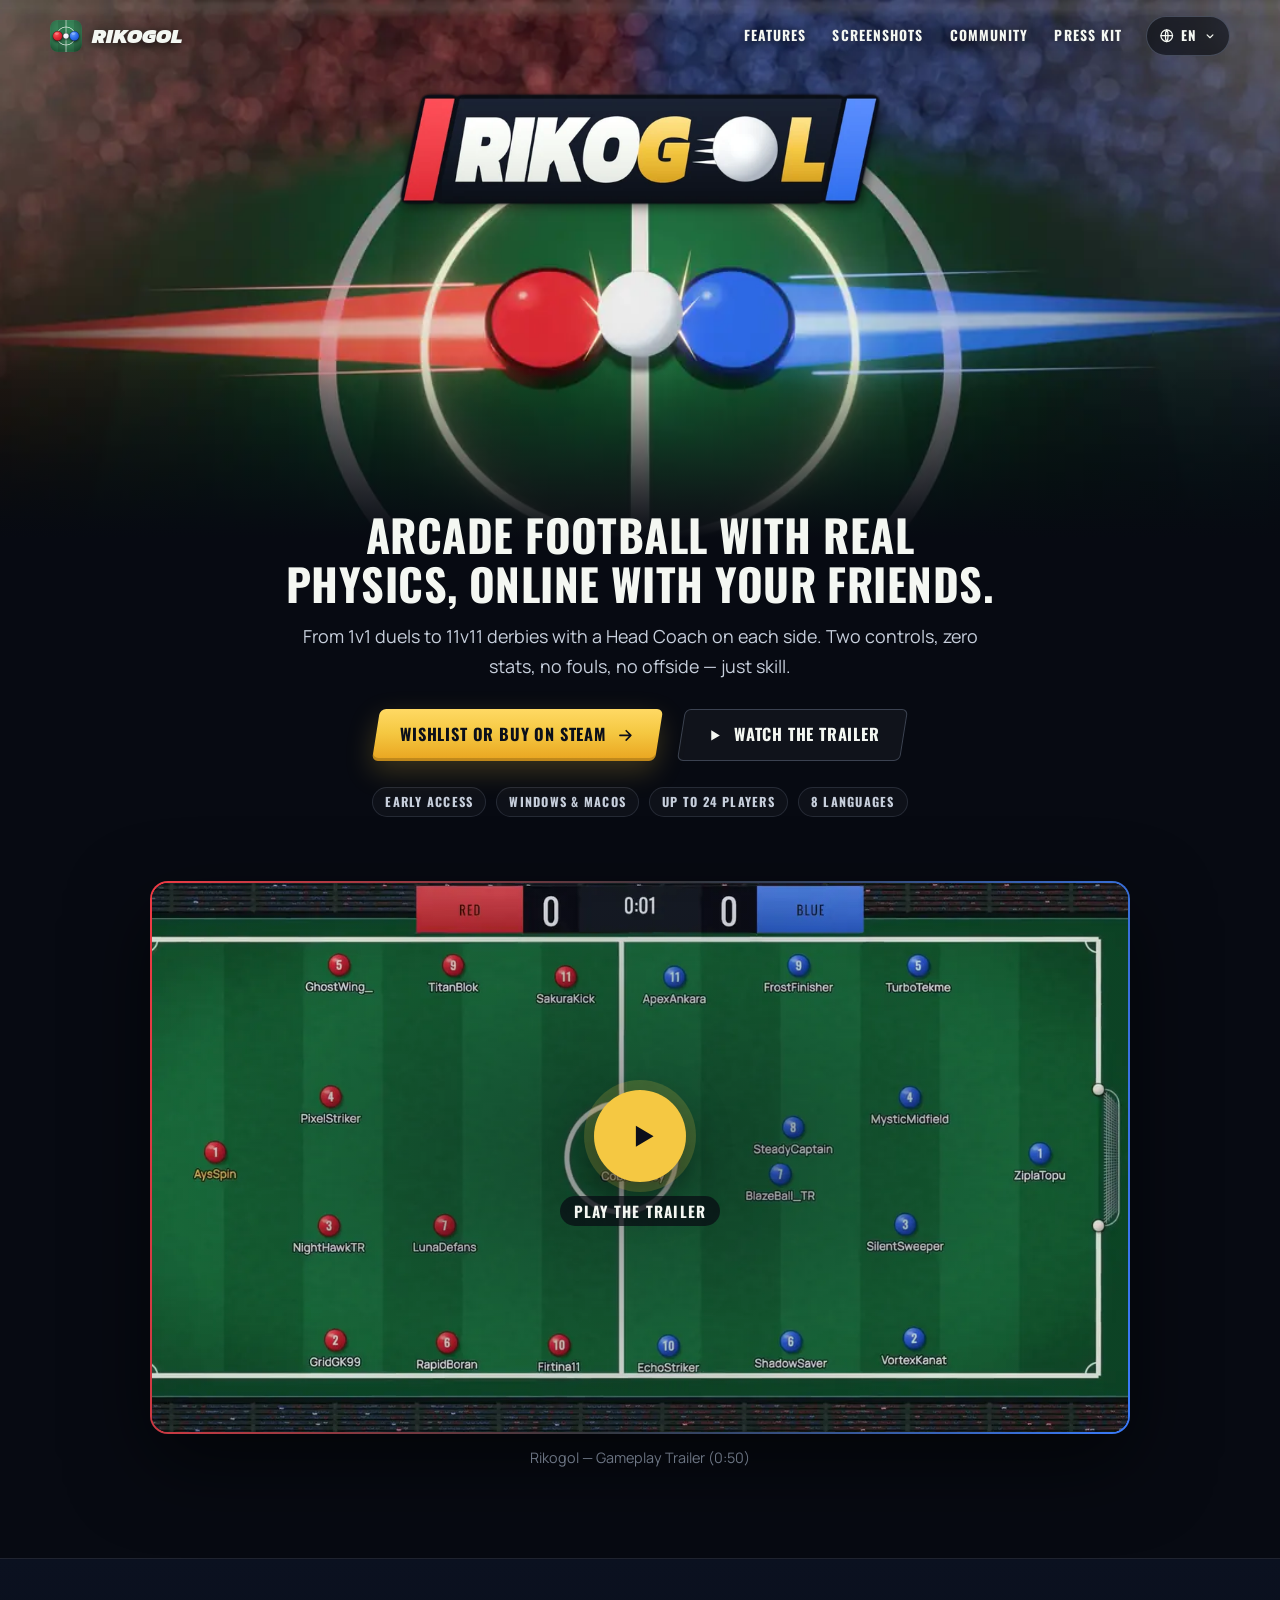
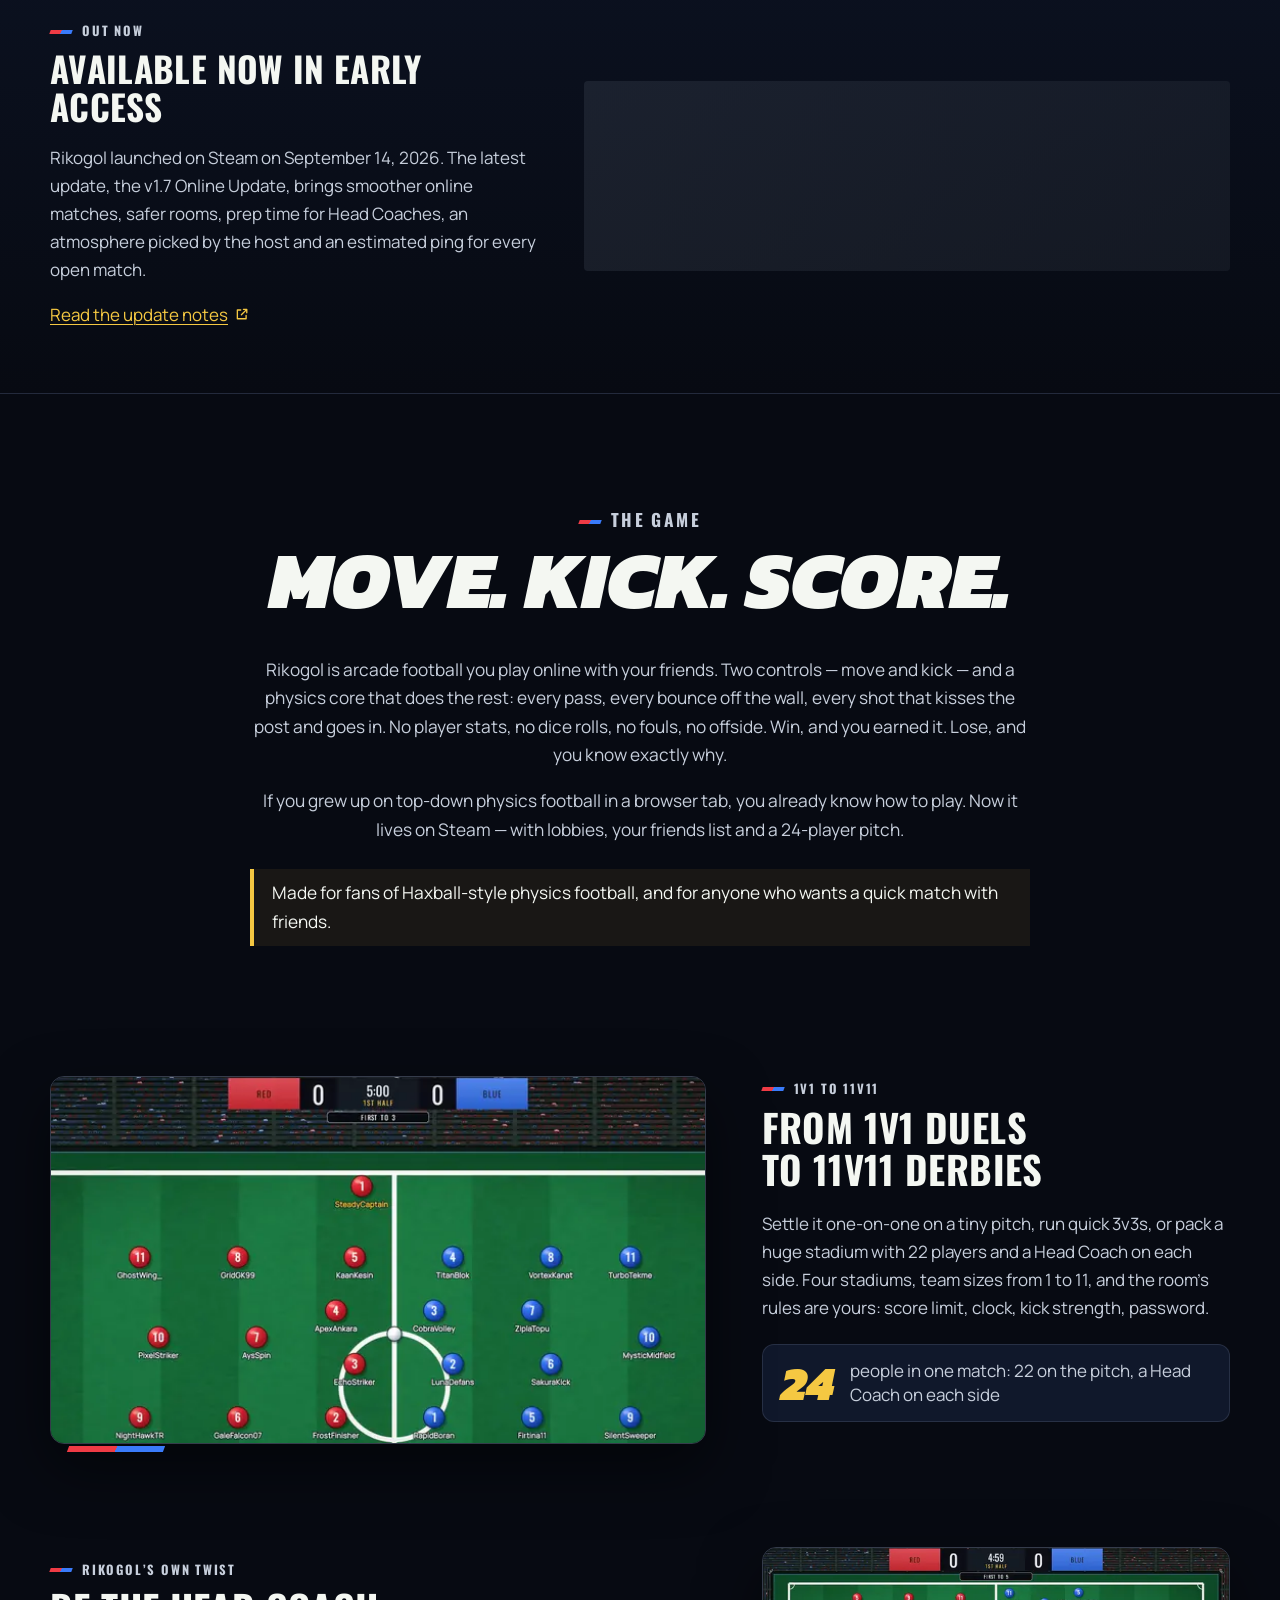
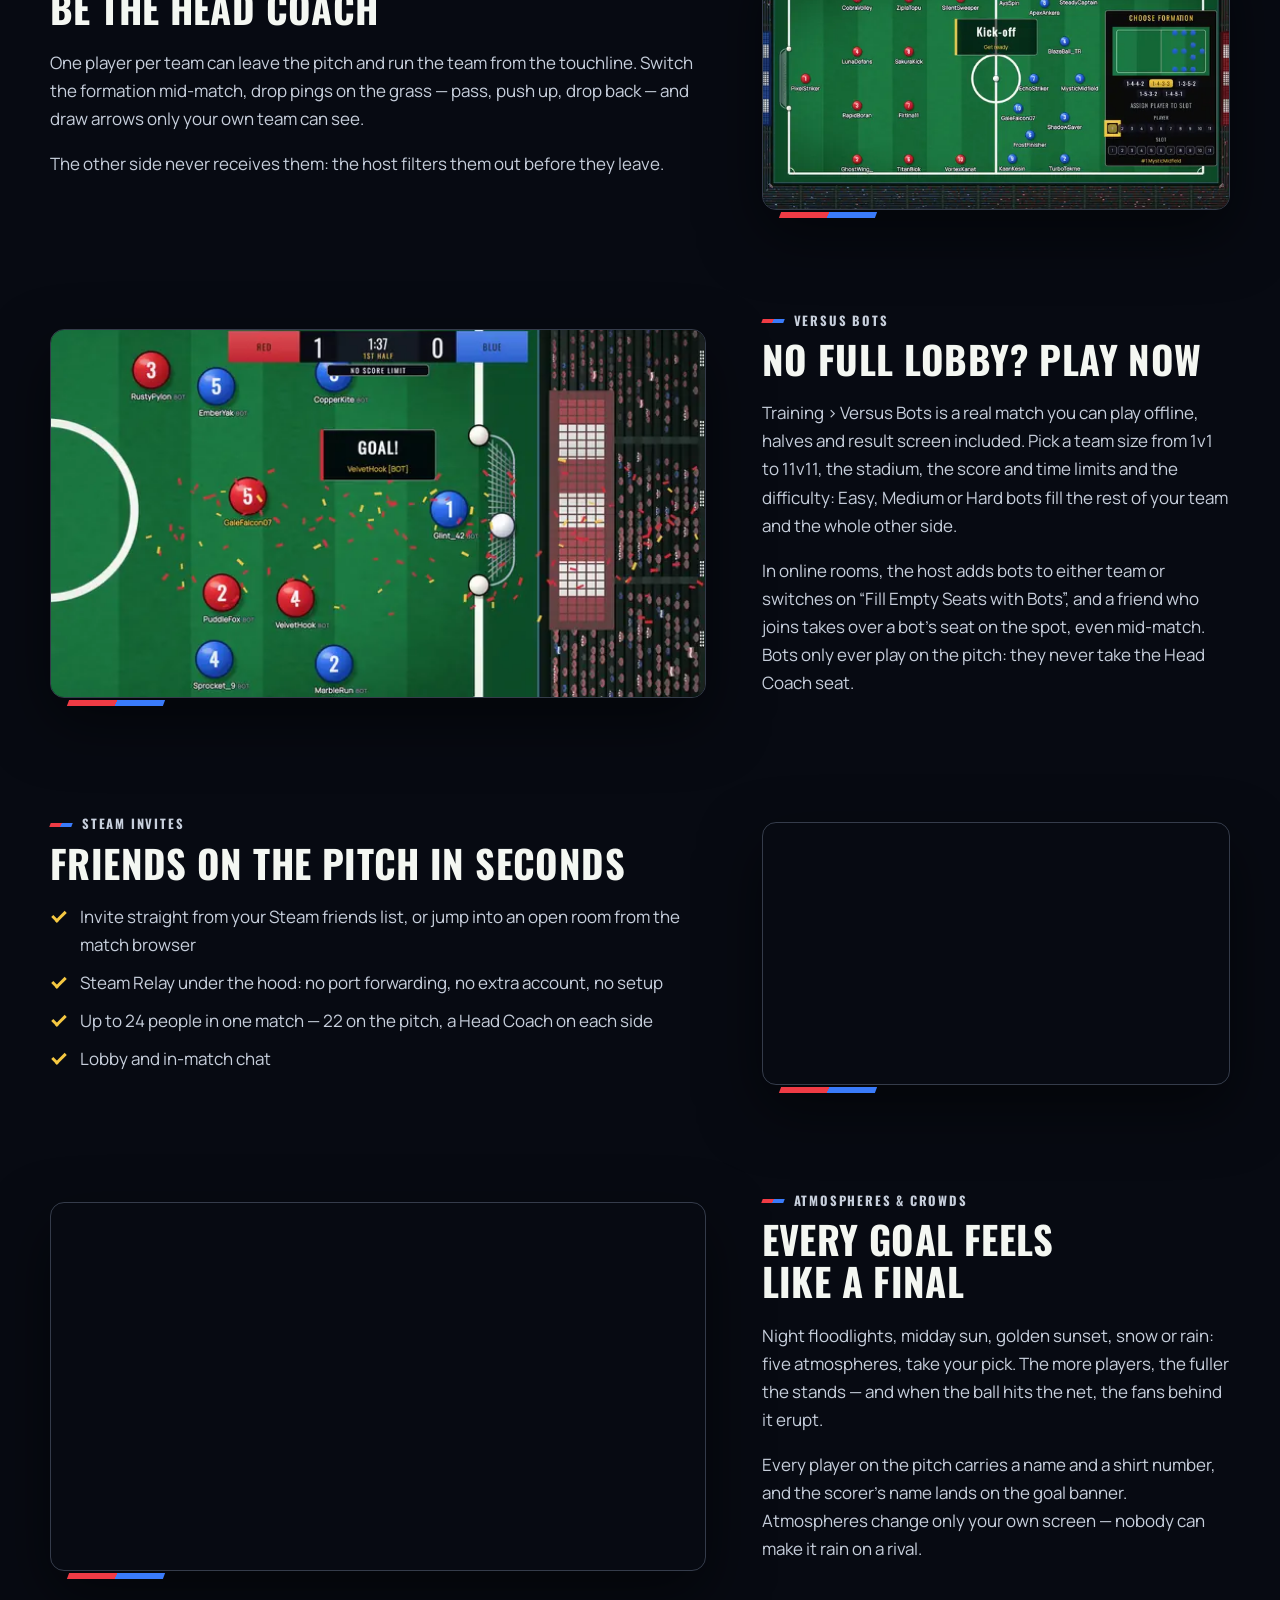
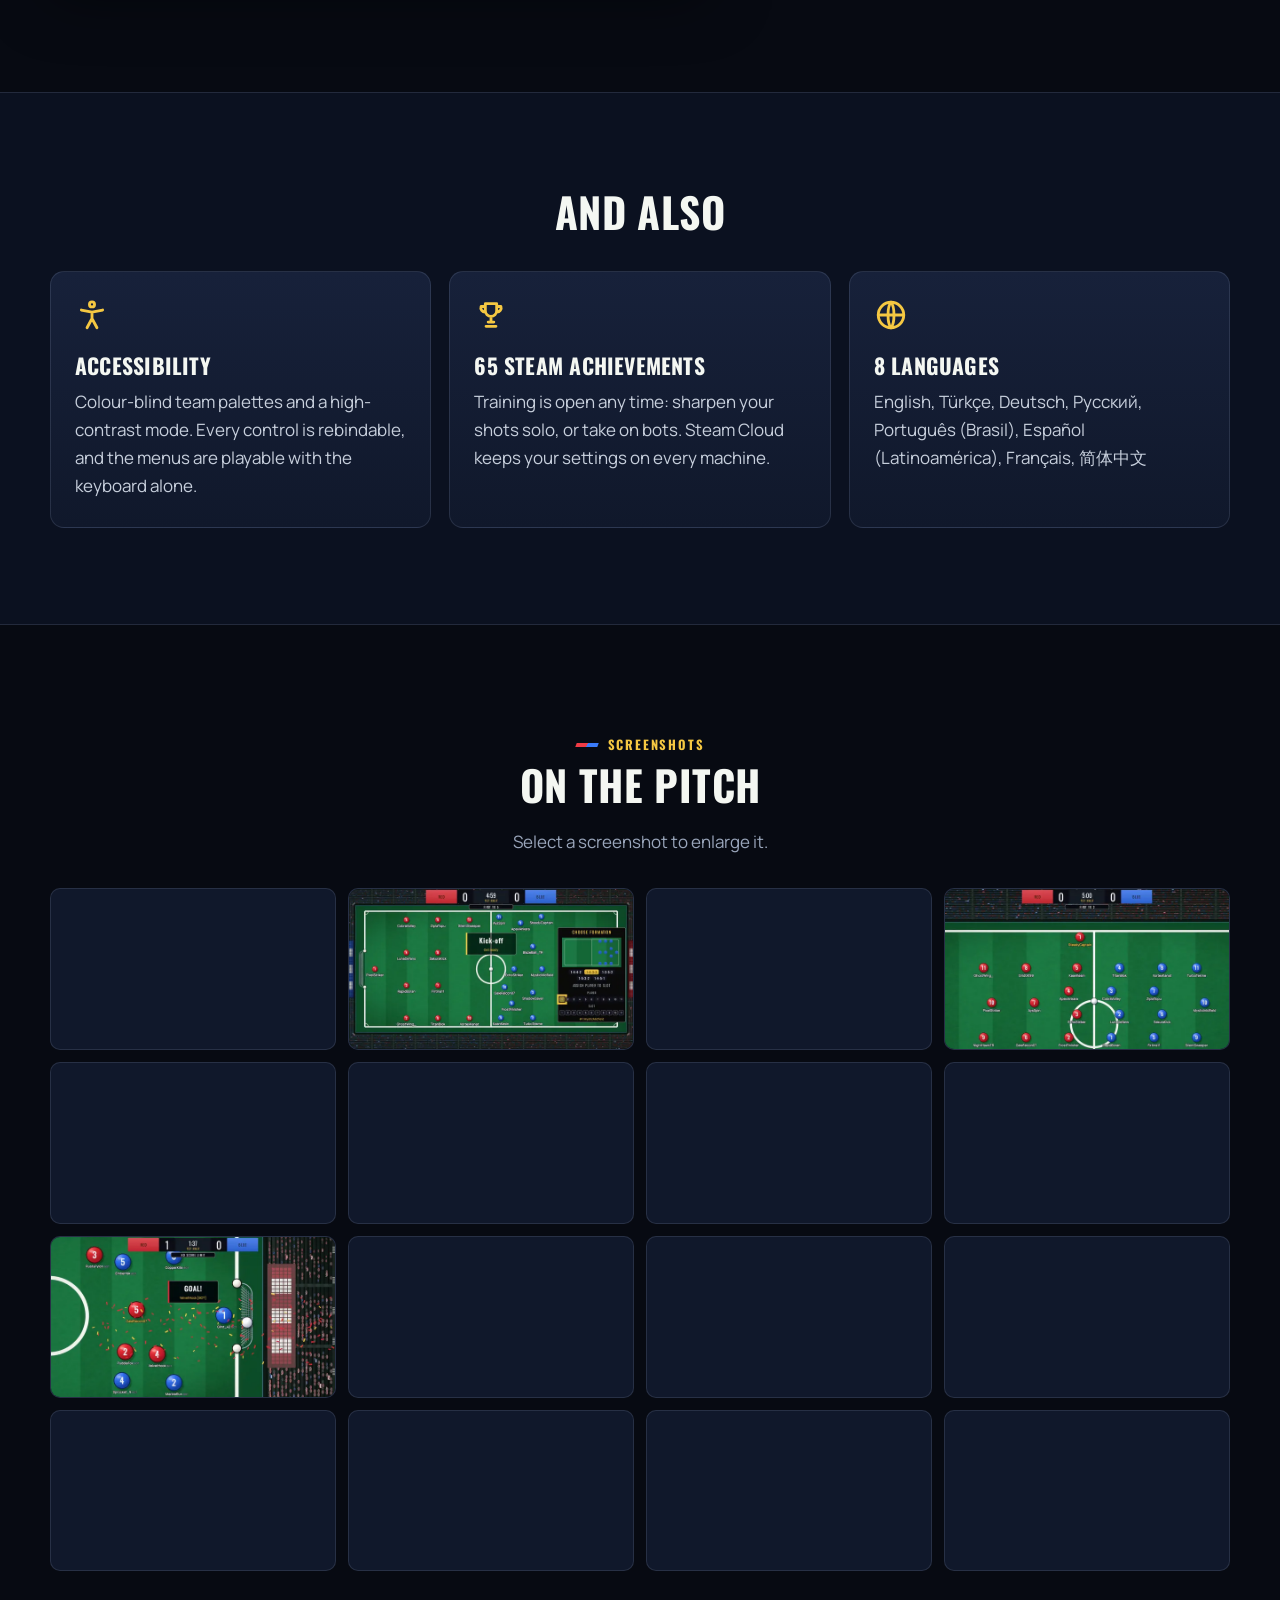
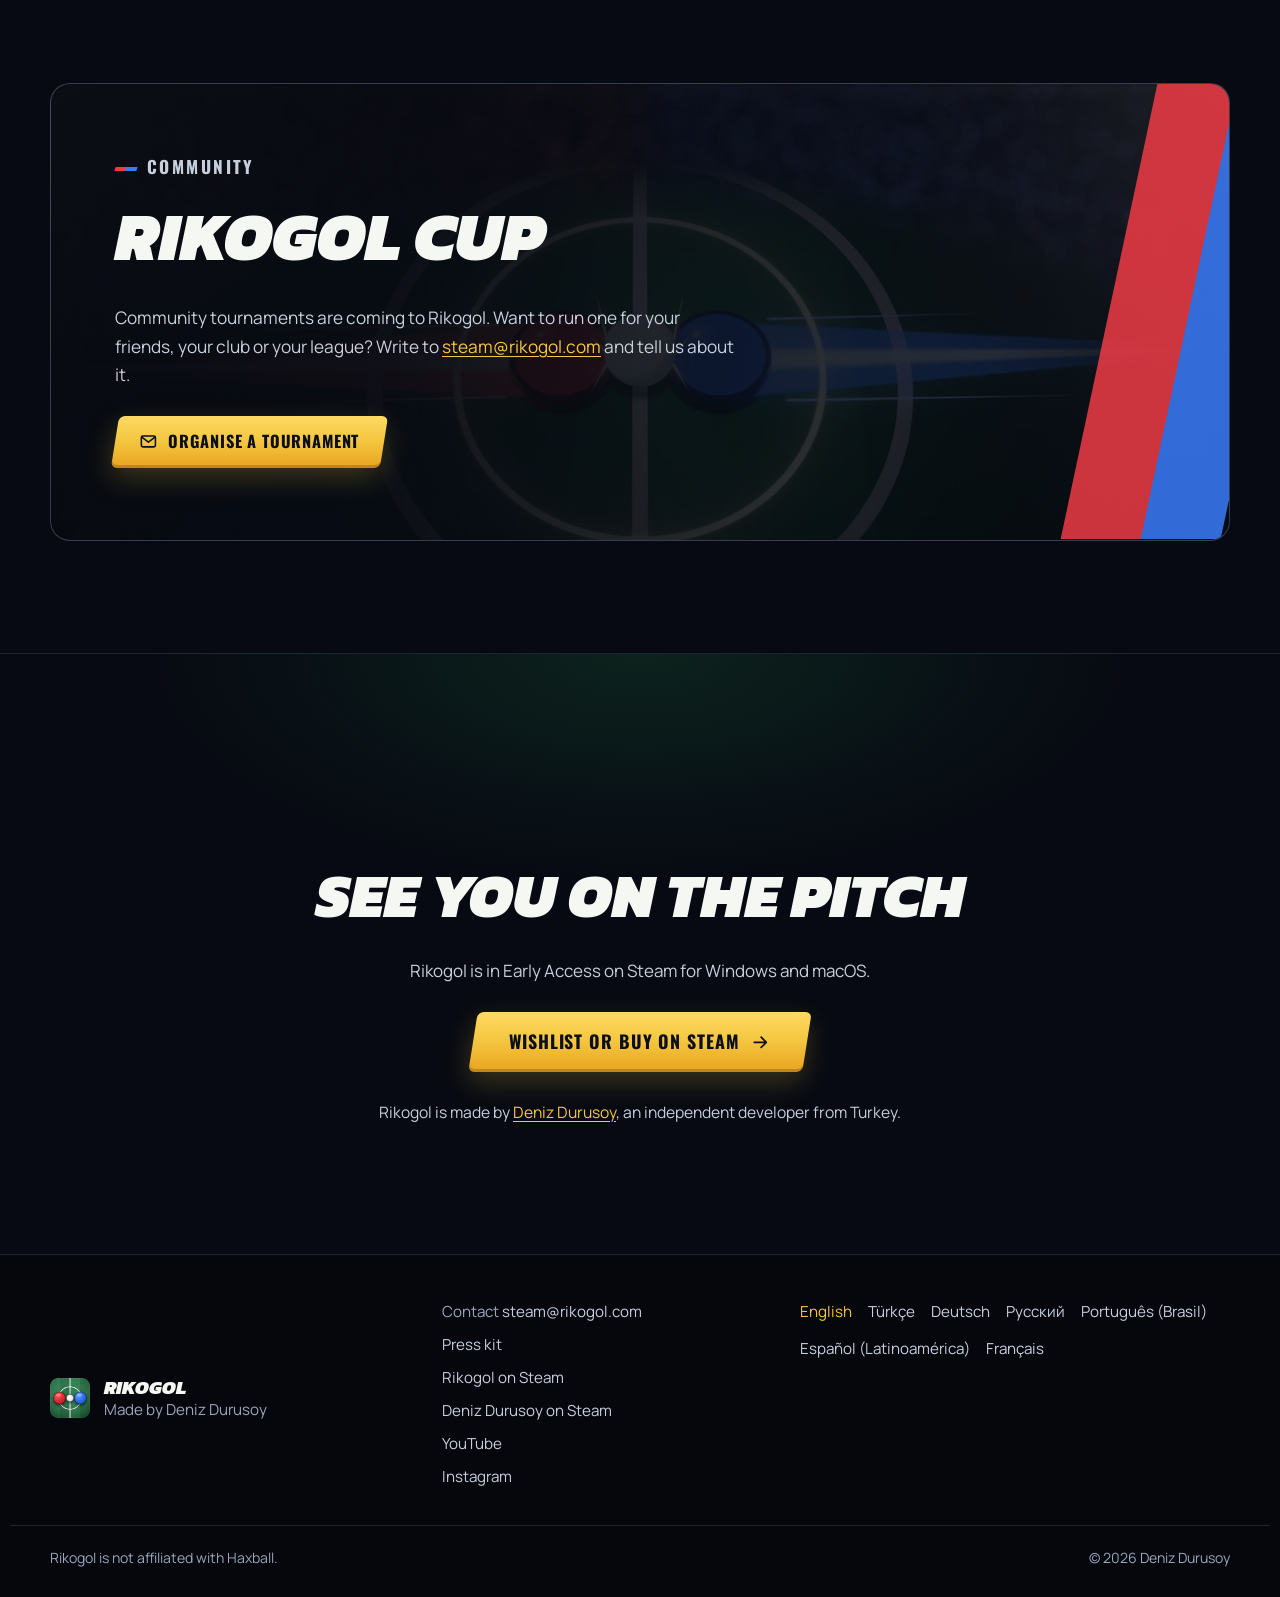
==== commit af9354a4: "Press kit + home pages: v1.7.0 Online Update (go-live day: fill __DD__/__D__, then merge into main) " ====
--- a/index.html
+++ b/index.html
@@ -168,8 +168,8 @@
 <div class="band-text">
 <p class="kicker">Out now</p>
 <h2 id="band-title">Available now in Early Access</h2>
-<p>Rikogol launched on Steam on September 14, 2026. The latest update, the v1.6 Couch Co-op Update, brings two players on one PC in Versus Bots and full controller support, and its v1.6.1 hotfix followed with three small fixes.</p>
-<p><a class="text-link" href="https://steamcommunity.com/games/4492690/announcements/detail/687518426922485607?l=english">Read the update notes<svg class="icon icon-sm" viewBox="0 0 24 24" width="24" height="24" fill="none" stroke="currentColor" stroke-width="2" stroke-linecap="round" stroke-linejoin="round" aria-hidden="true" focusable="false"><path d="M14 5h5v5M19 5l-8 8M18 14v5H5V6h5"/></svg></a></p>
+<p>Rikogol launched on Steam on September 14, 2026. The latest update, the v1.7 Online Update, brings smoother online matches, safer rooms, prep time for Head Coaches, an atmosphere picked by the host and an estimated ping for every open match.</p>
+<p><a class="text-link" href="https://store.steampowered.com/news/app/4492690?l=english">Read the update notes<svg class="icon icon-sm" viewBox="0 0 24 24" width="24" height="24" fill="none" stroke="currentColor" stroke-width="2" stroke-linecap="round" stroke-linejoin="round" aria-hidden="true" focusable="false"><path d="M14 5h5v5M19 5l-8 8M18 14v5H5V6h5"/></svg></a></p>
 </div>
 <div class="widget-shell" data-widget-src="https://store.steampowered.com/widget/4492690/?l=english" data-widget-title="Rikogol on Steam">
 <noscript><iframe src="https://store.steampowered.com/widget/4492690/?l=english" title="Rikogol on Steam" width="646" height="190" loading="lazy"></iframe></noscript>
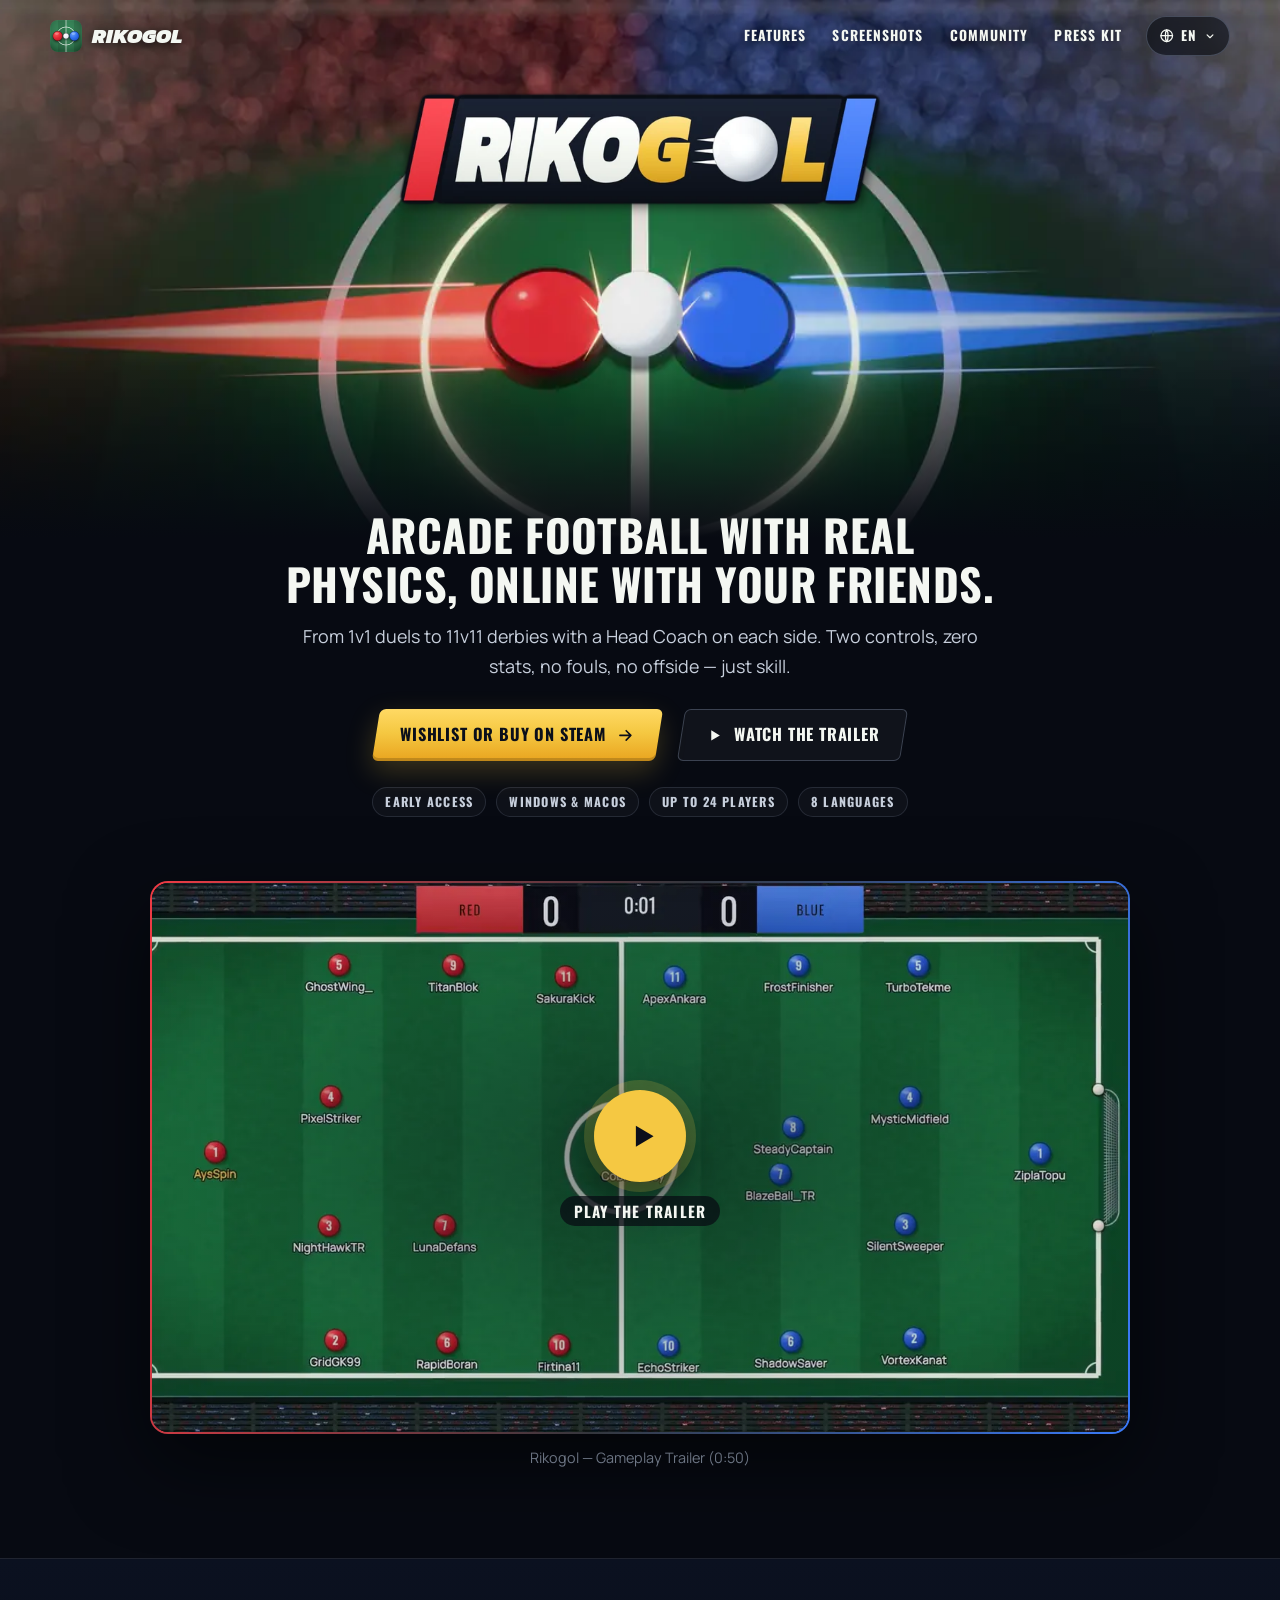
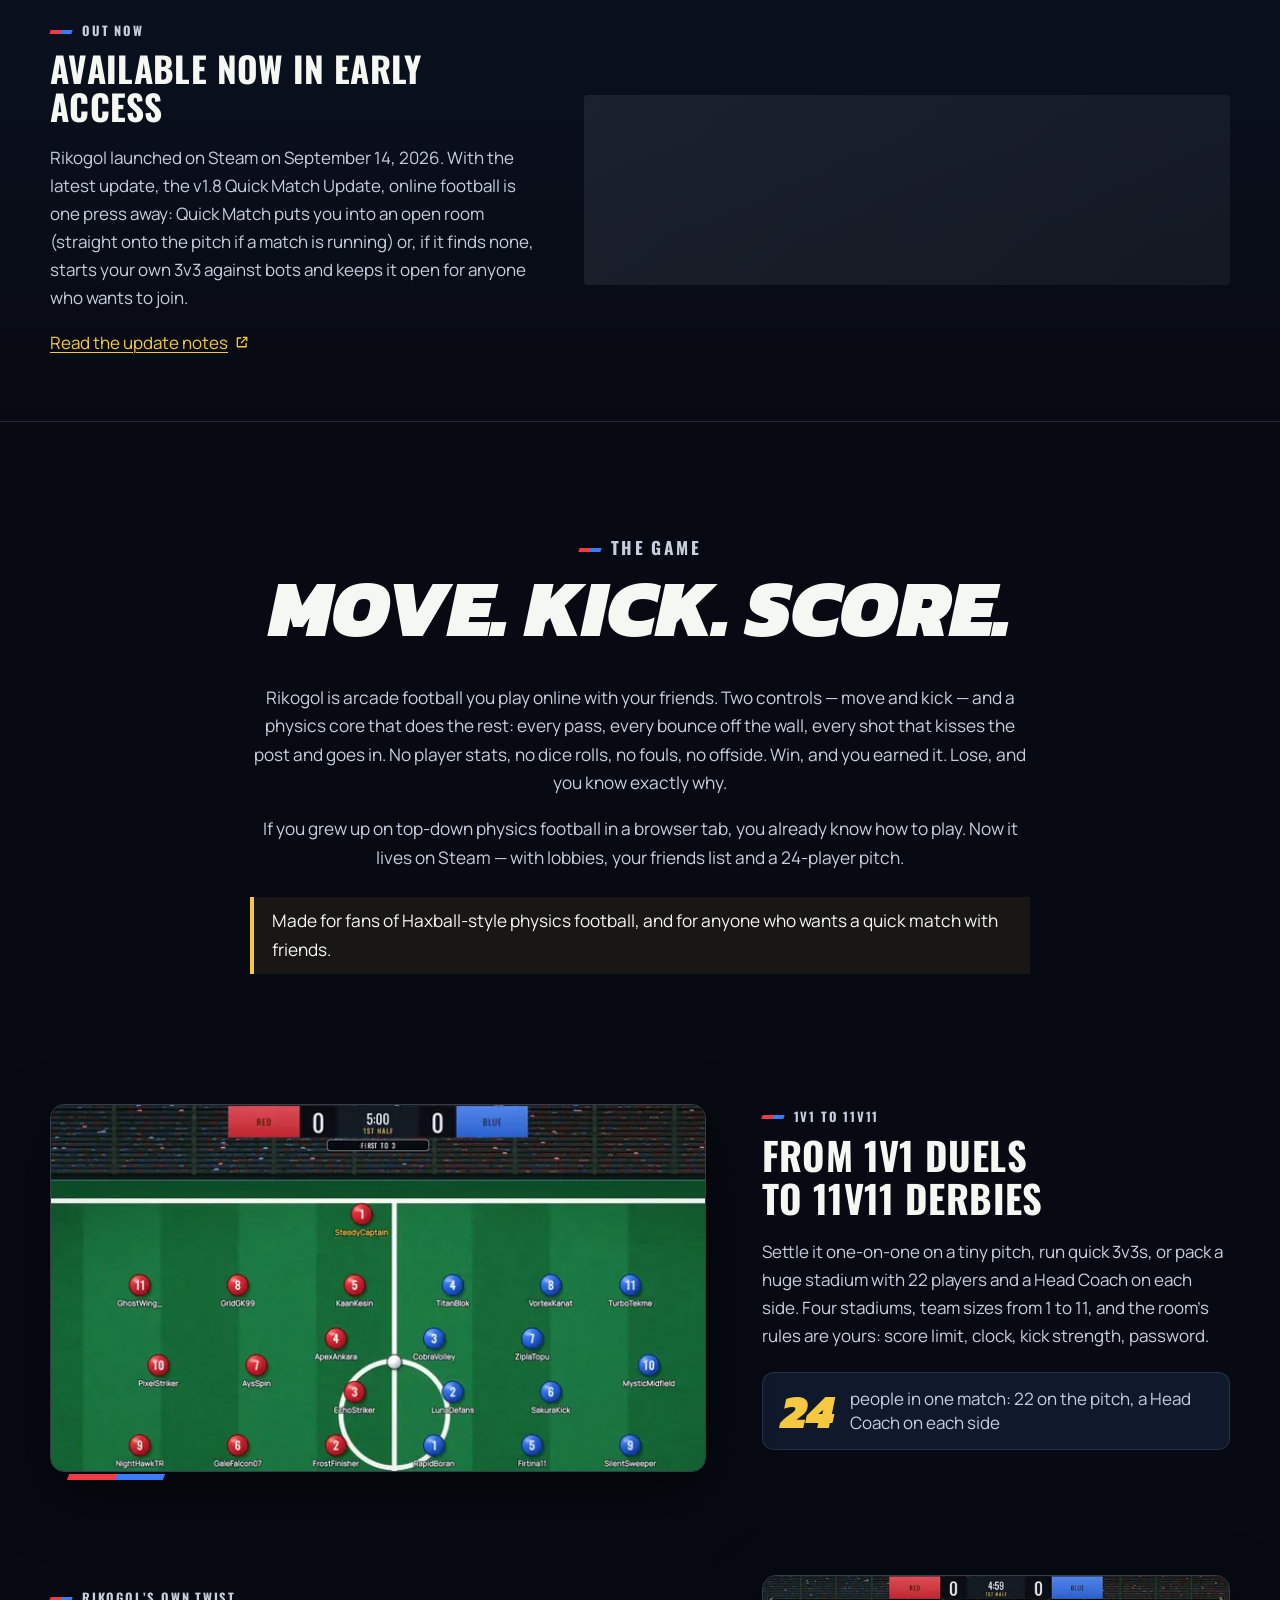
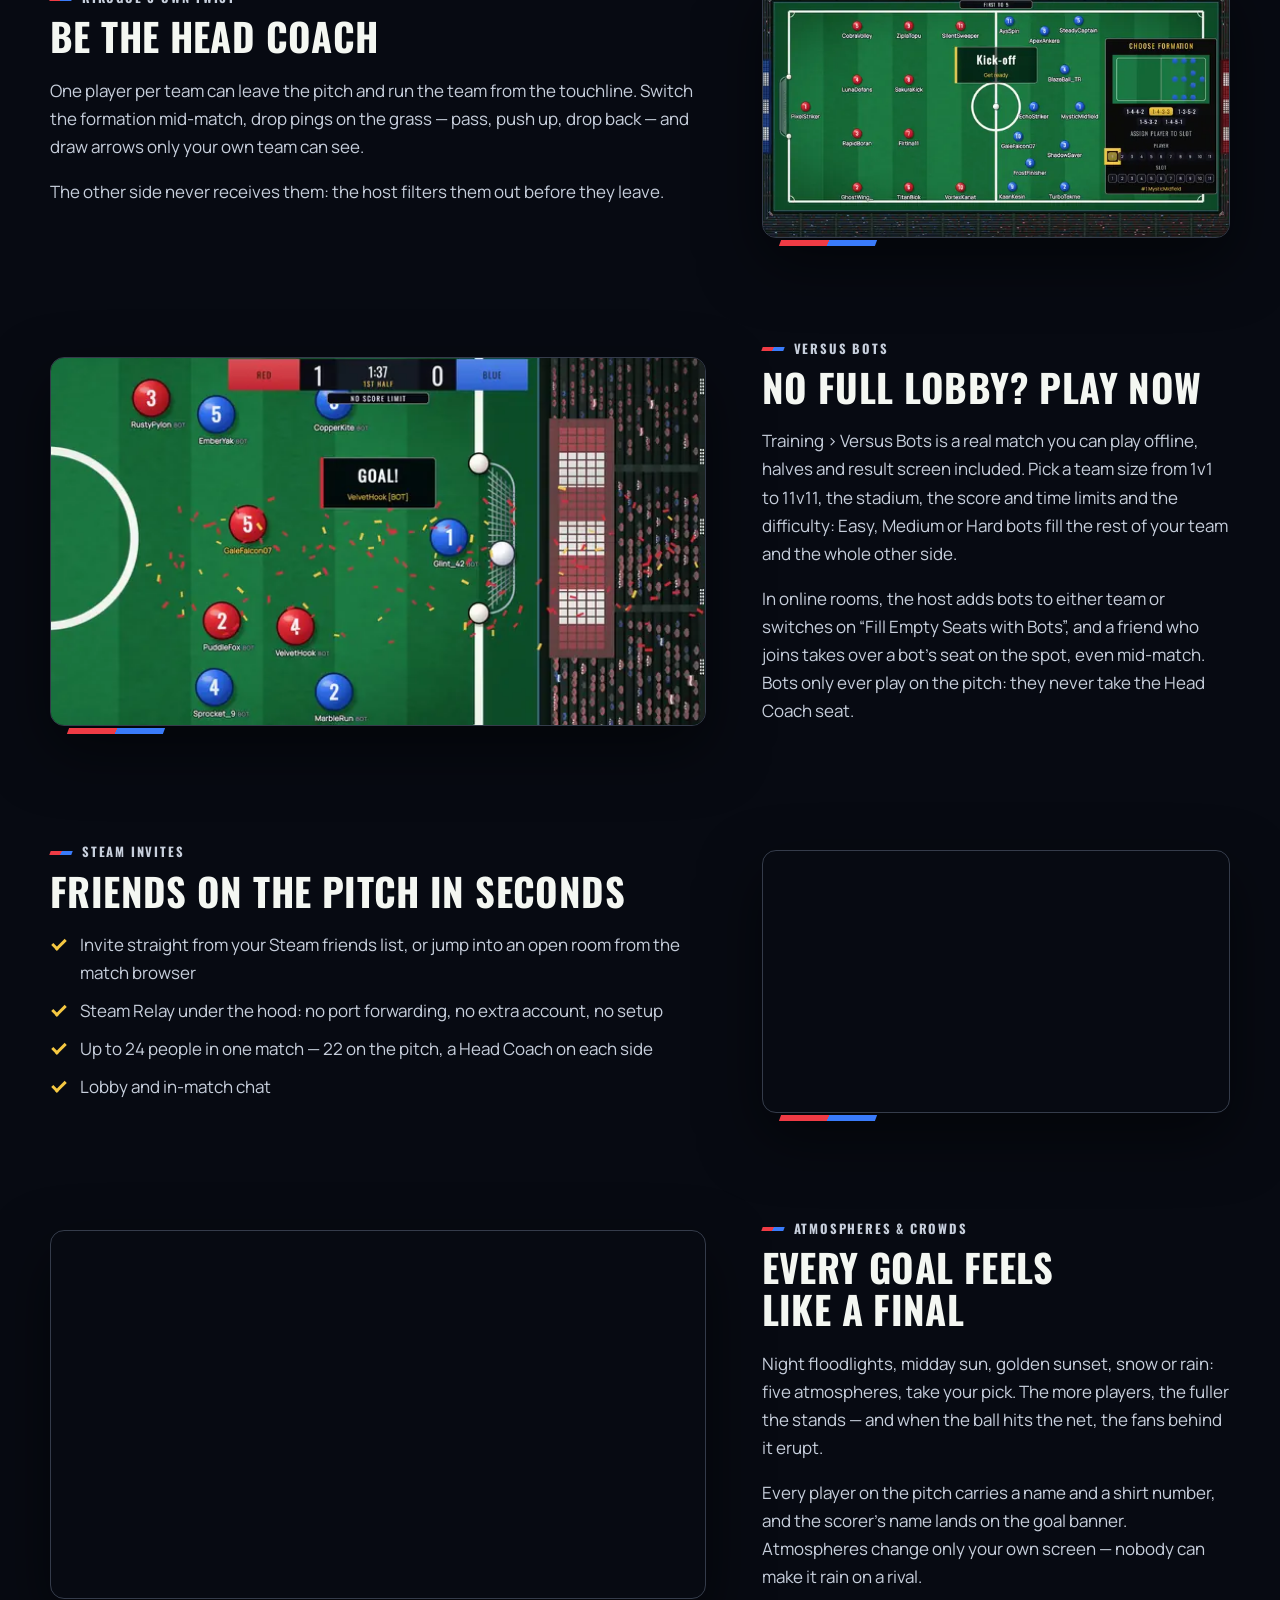
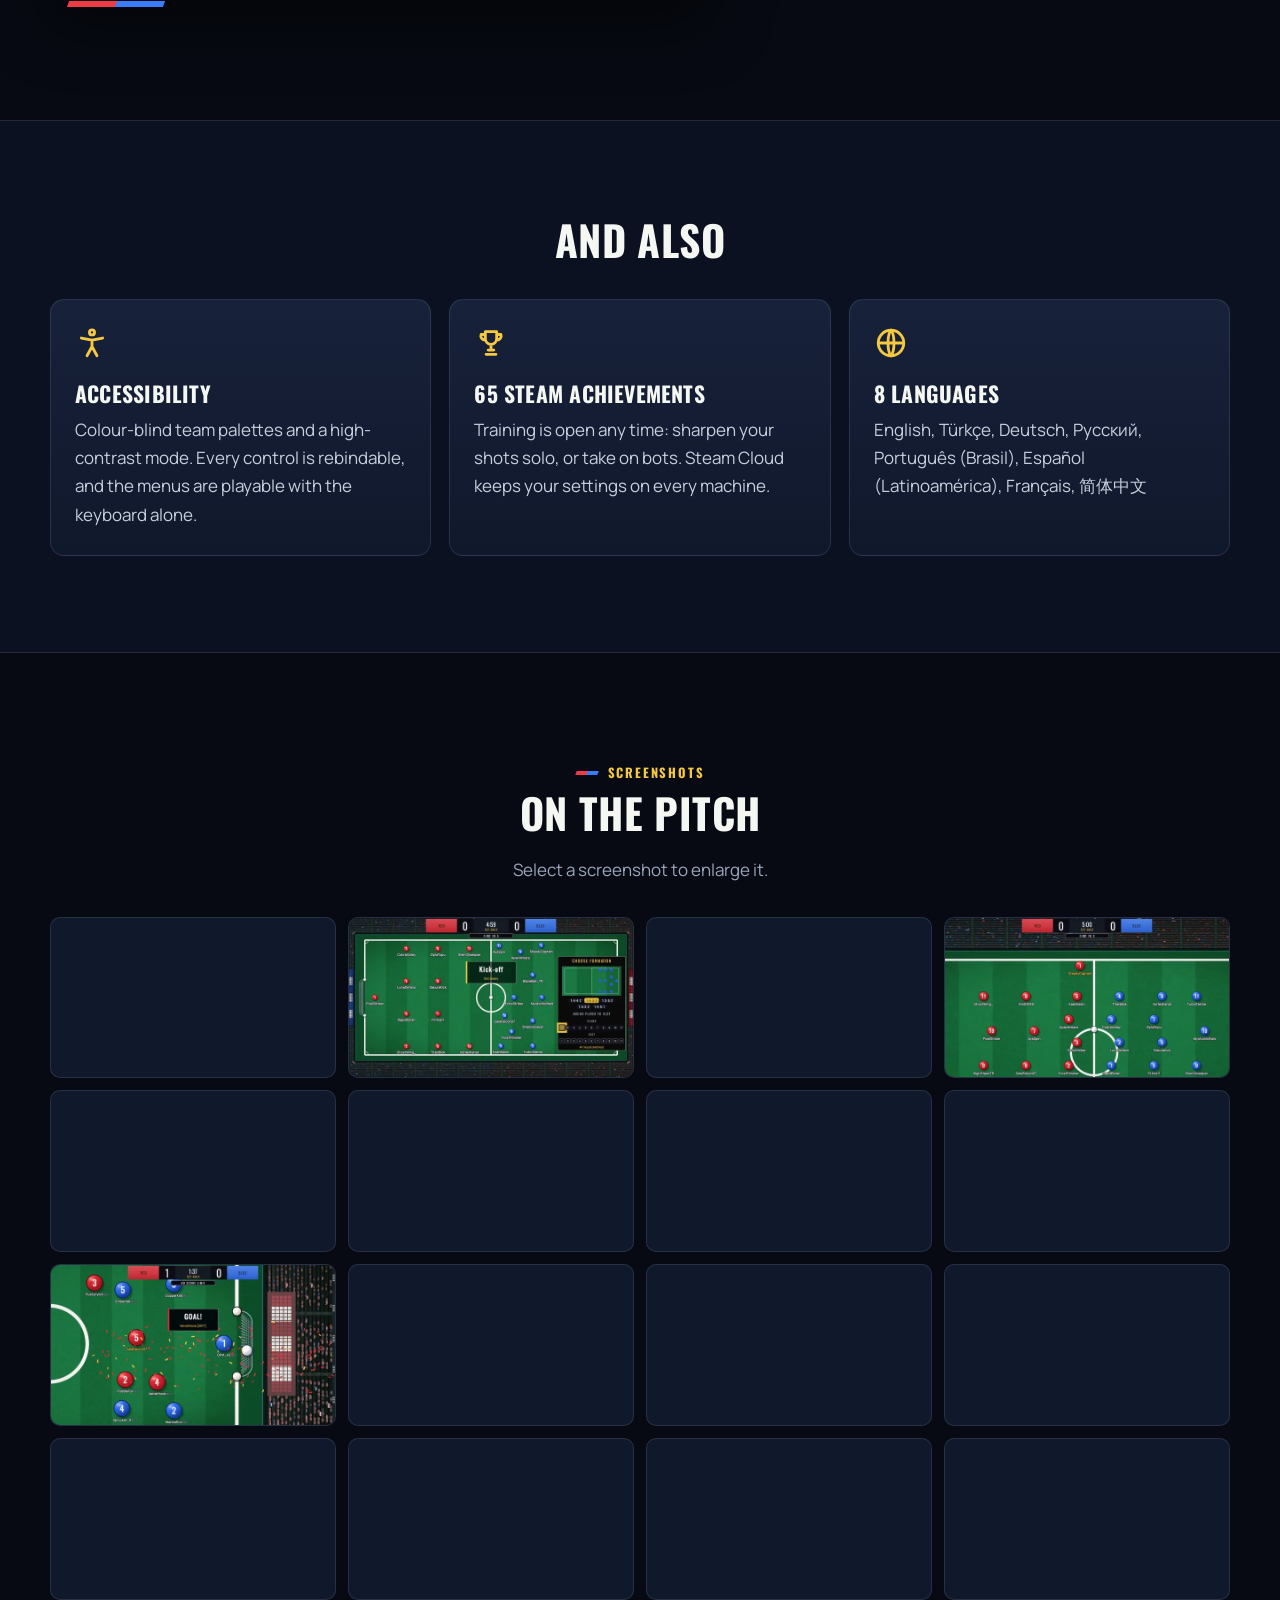
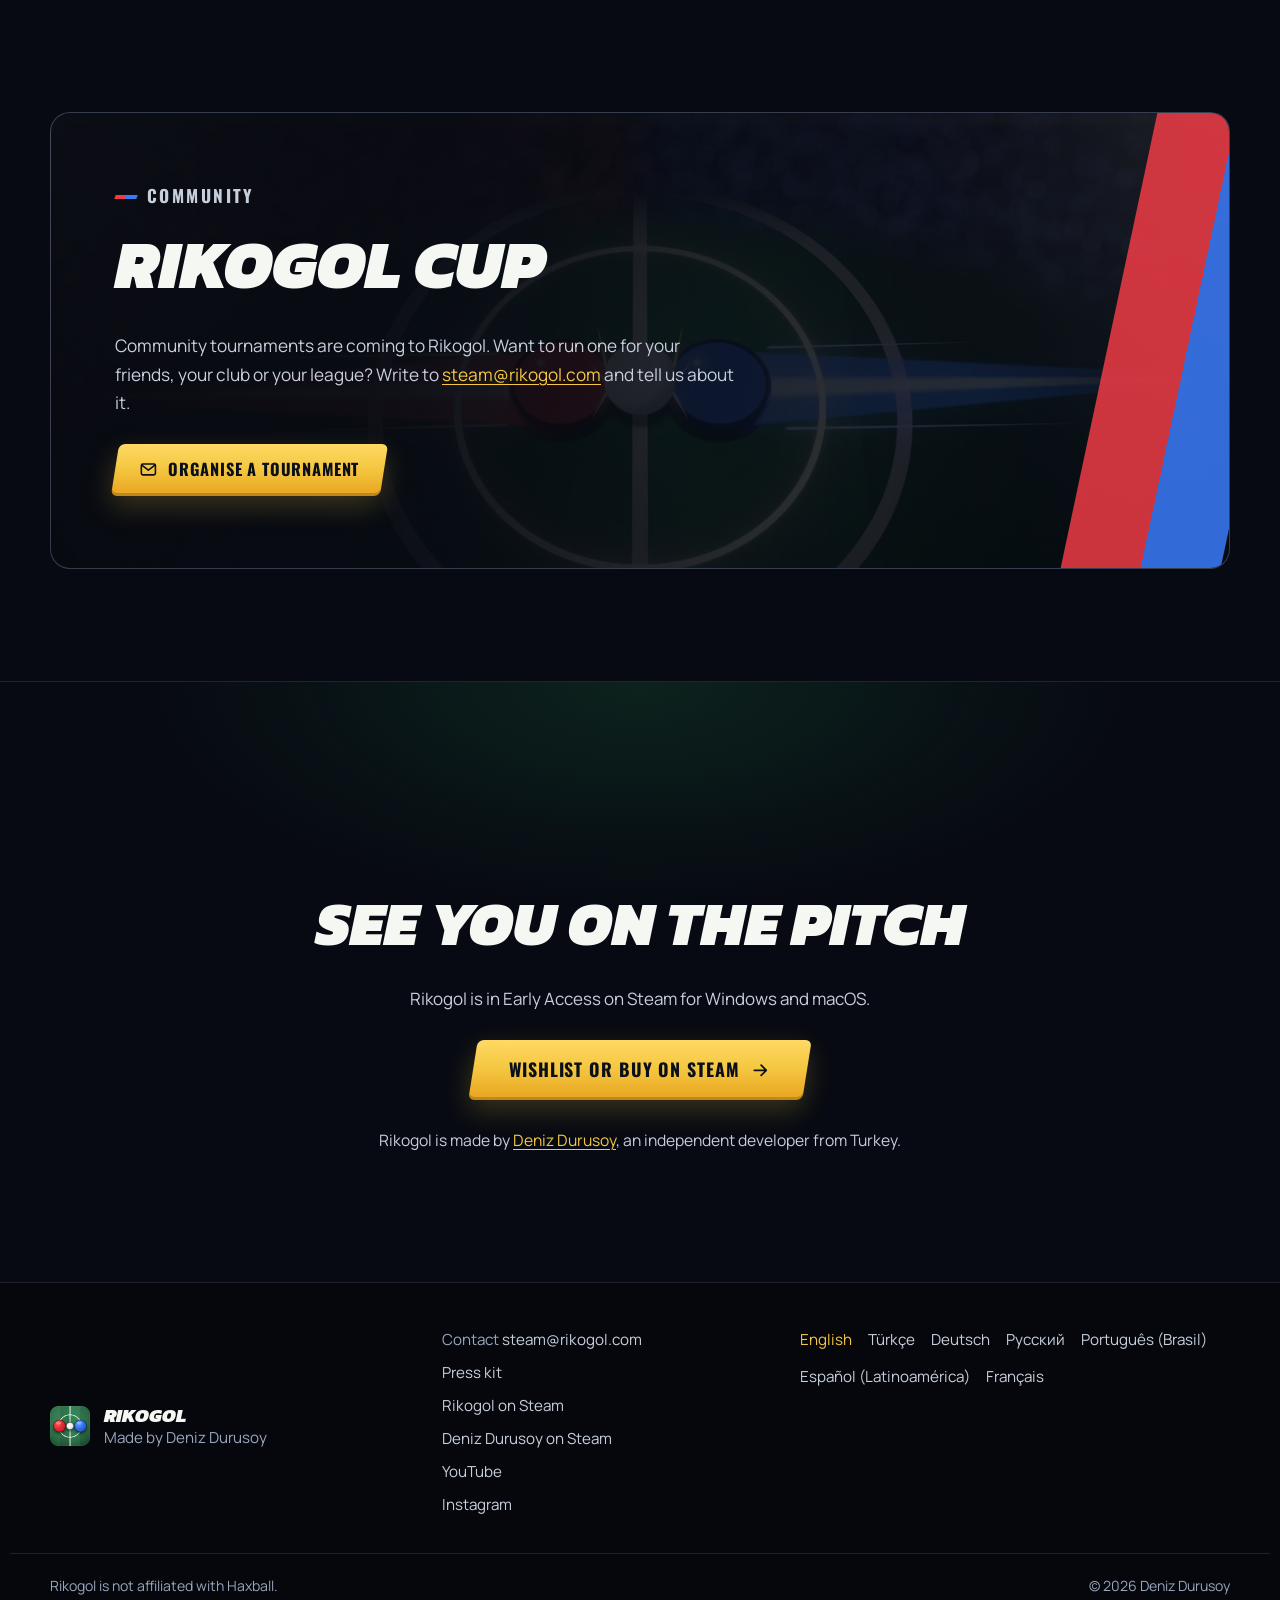
==== commit a6e4c974: "Press kit + home pages: v1.8.0 Quick Match Update is out (October 8, 2026) The v1.8.0 entry through " ====
--- a/index.html
+++ b/index.html
@@ -168,8 +168,8 @@
 <div class="band-text">
 <p class="kicker">Out now</p>
 <h2 id="band-title">Available now in Early Access</h2>
-<p>Rikogol launched on Steam on September 14, 2026. The latest update, the v1.7 Online Update, brings smoother online matches, safer rooms, prep time for Head Coaches, an atmosphere picked by the host and an estimated ping for every open match.</p>
-<p><a class="text-link" href="https://store.steampowered.com/news/app/4492690?l=english">Read the update notes<svg class="icon icon-sm" viewBox="0 0 24 24" width="24" height="24" fill="none" stroke="currentColor" stroke-width="2" stroke-linecap="round" stroke-linejoin="round" aria-hidden="true" focusable="false"><path d="M14 5h5v5M19 5l-8 8M18 14v5H5V6h5"/></svg></a></p>
+<p>Rikogol launched on Steam on September 14, 2026. With the latest update, the v1.8 Quick Match Update, online football is one press away: Quick Match puts you into an open room (straight onto the pitch if a match is running) or, if it finds none, starts your own 3v3 against bots and keeps it open for anyone who wants to join.</p>
+<p><a class="text-link" href="https://steamcommunity.com/games/4492690/announcements/detail/687519061335082796?l=english">Read the update notes<svg class="icon icon-sm" viewBox="0 0 24 24" width="24" height="24" fill="none" stroke="currentColor" stroke-width="2" stroke-linecap="round" stroke-linejoin="round" aria-hidden="true" focusable="false"><path d="M14 5h5v5M19 5l-8 8M18 14v5H5V6h5"/></svg></a></p>
 </div>
 <div class="widget-shell" data-widget-src="https://store.steampowered.com/widget/4492690/?l=english" data-widget-title="Rikogol on Steam">
 <noscript><iframe src="https://store.steampowered.com/widget/4492690/?l=english" title="Rikogol on Steam" width="646" height="190" loading="lazy"></iframe></noscript>
